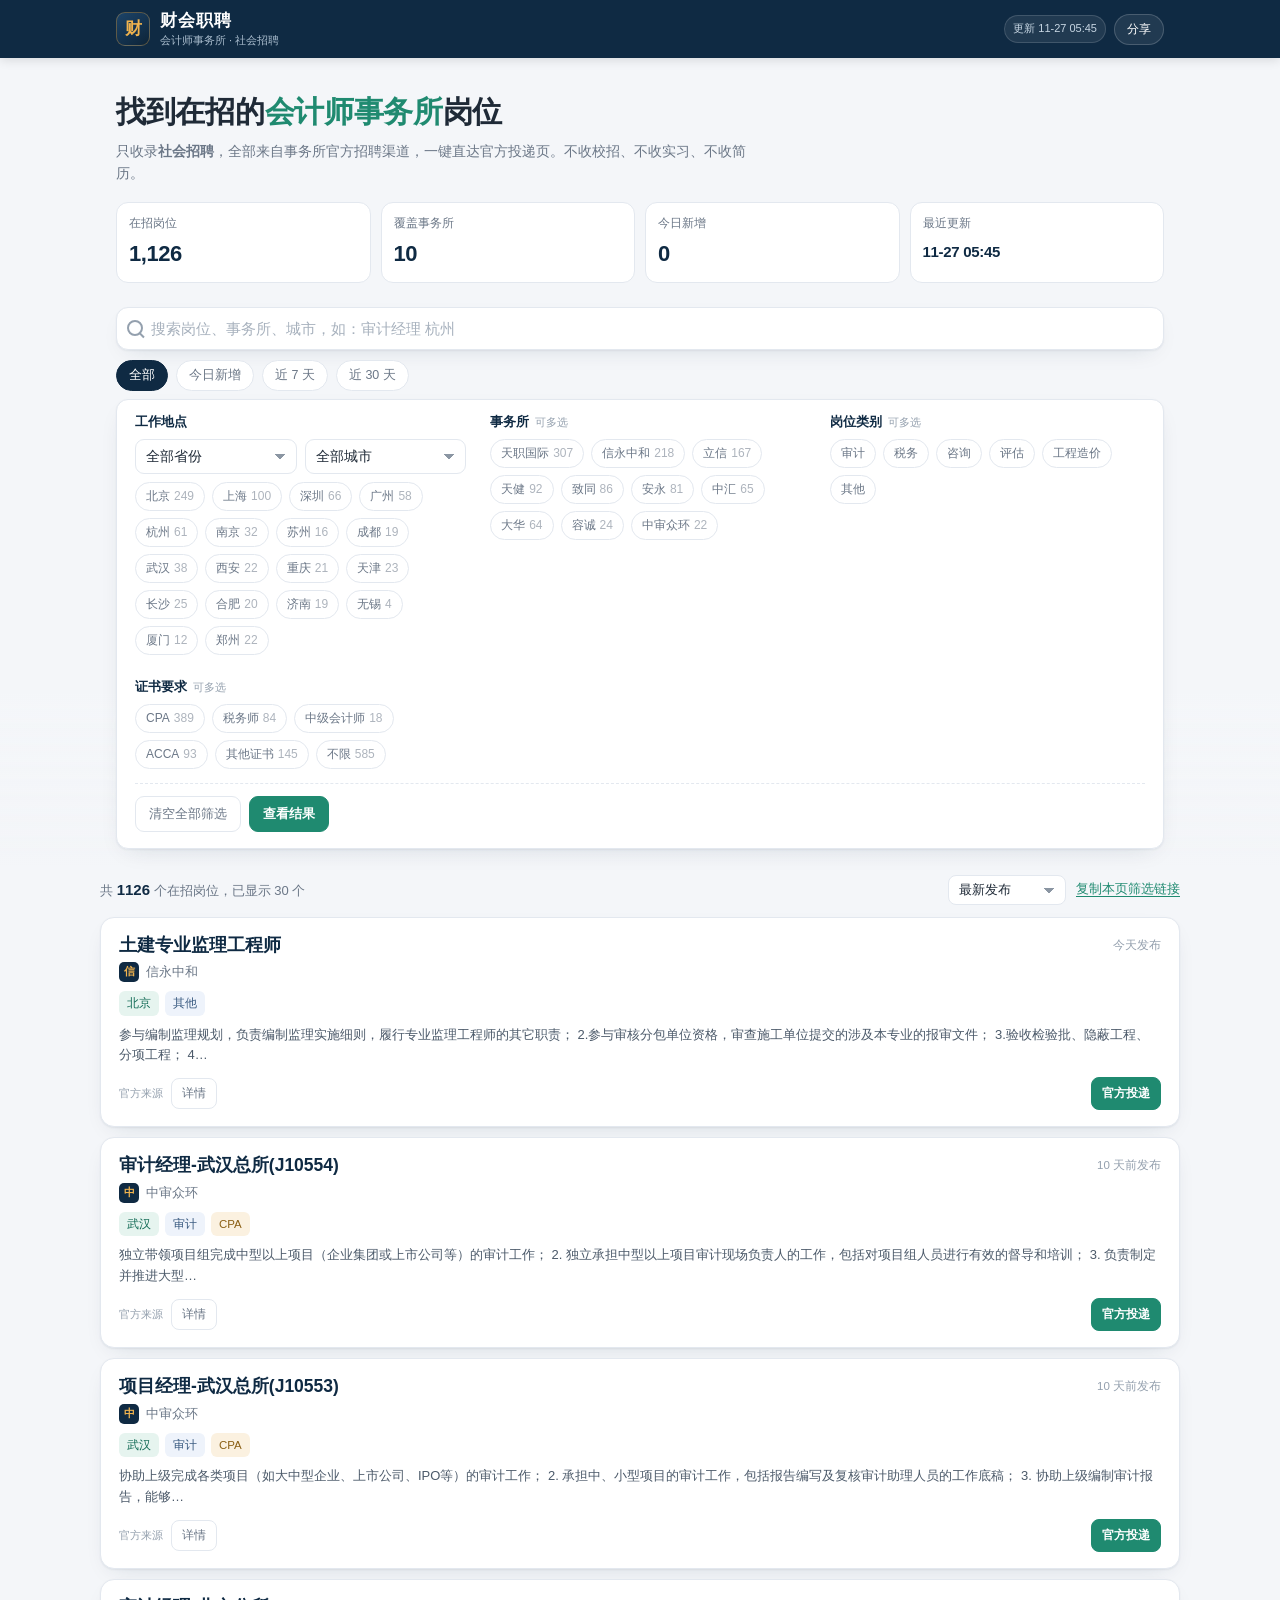
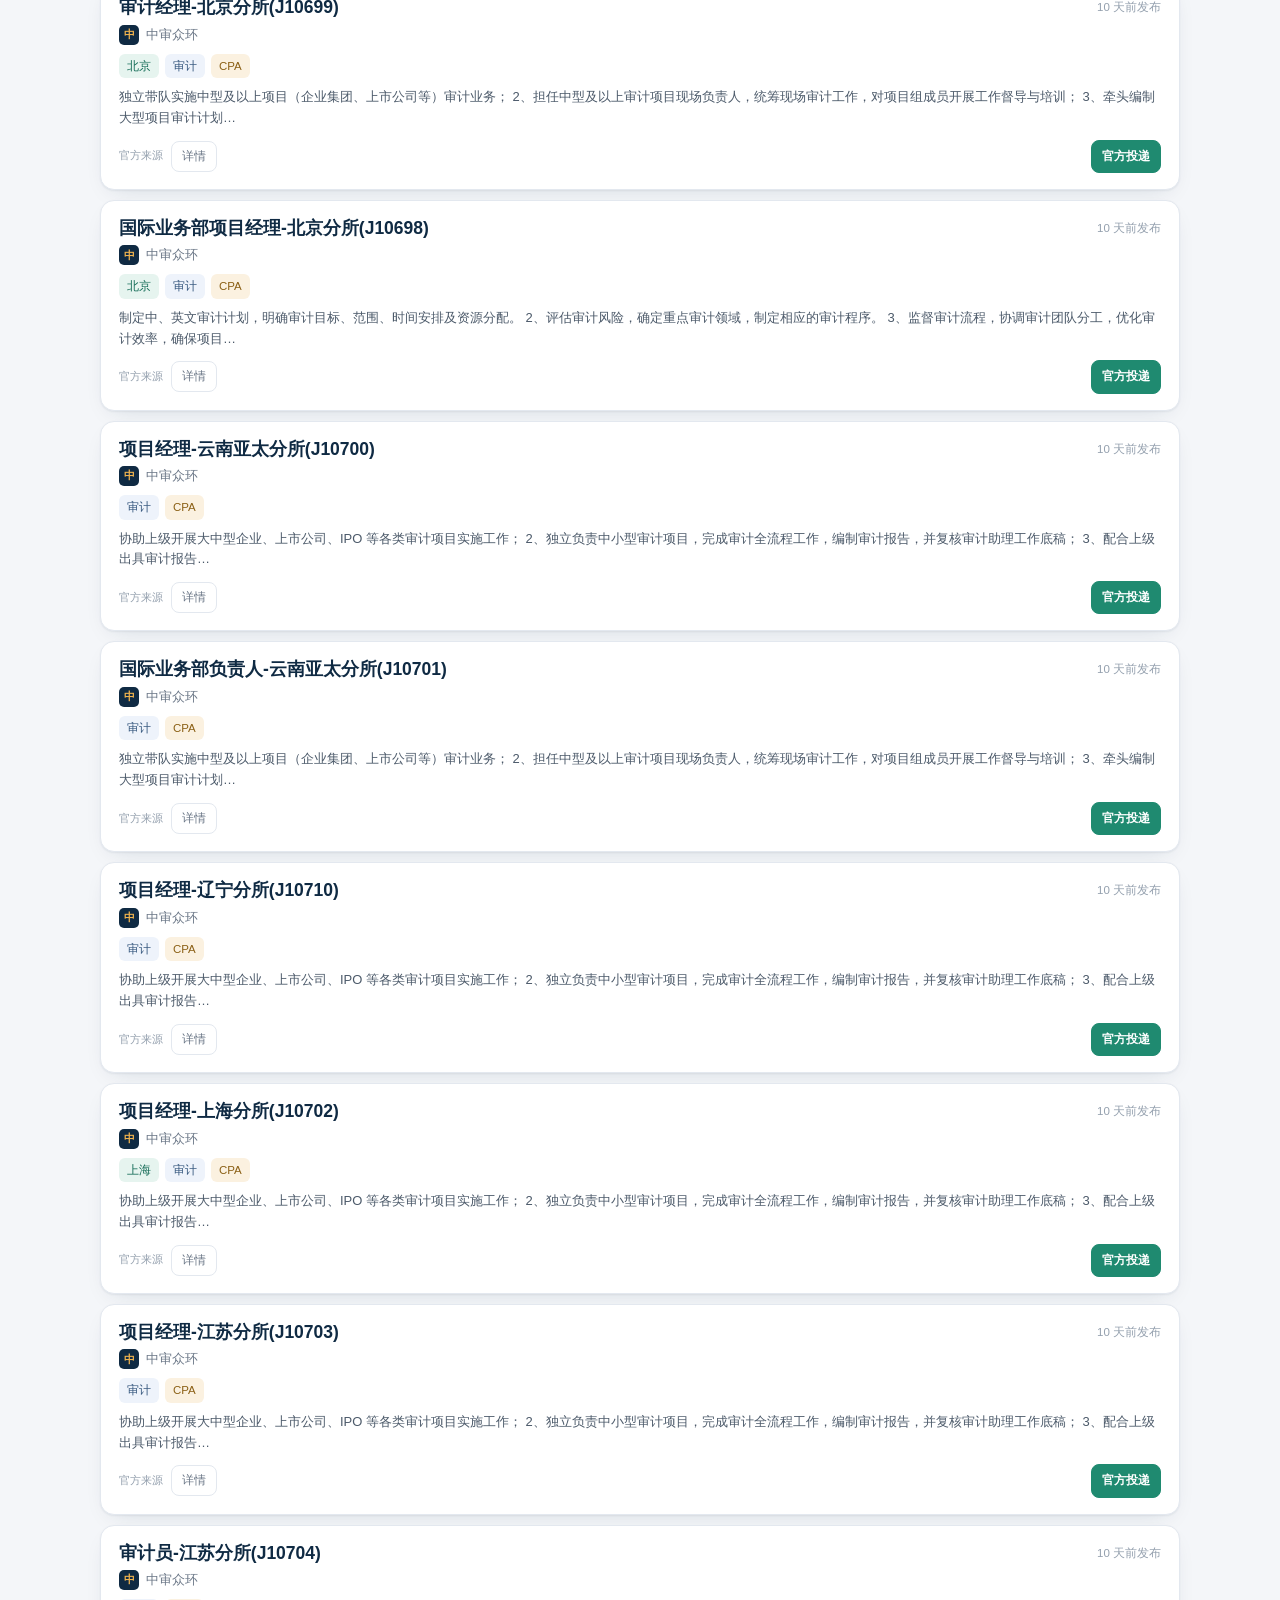
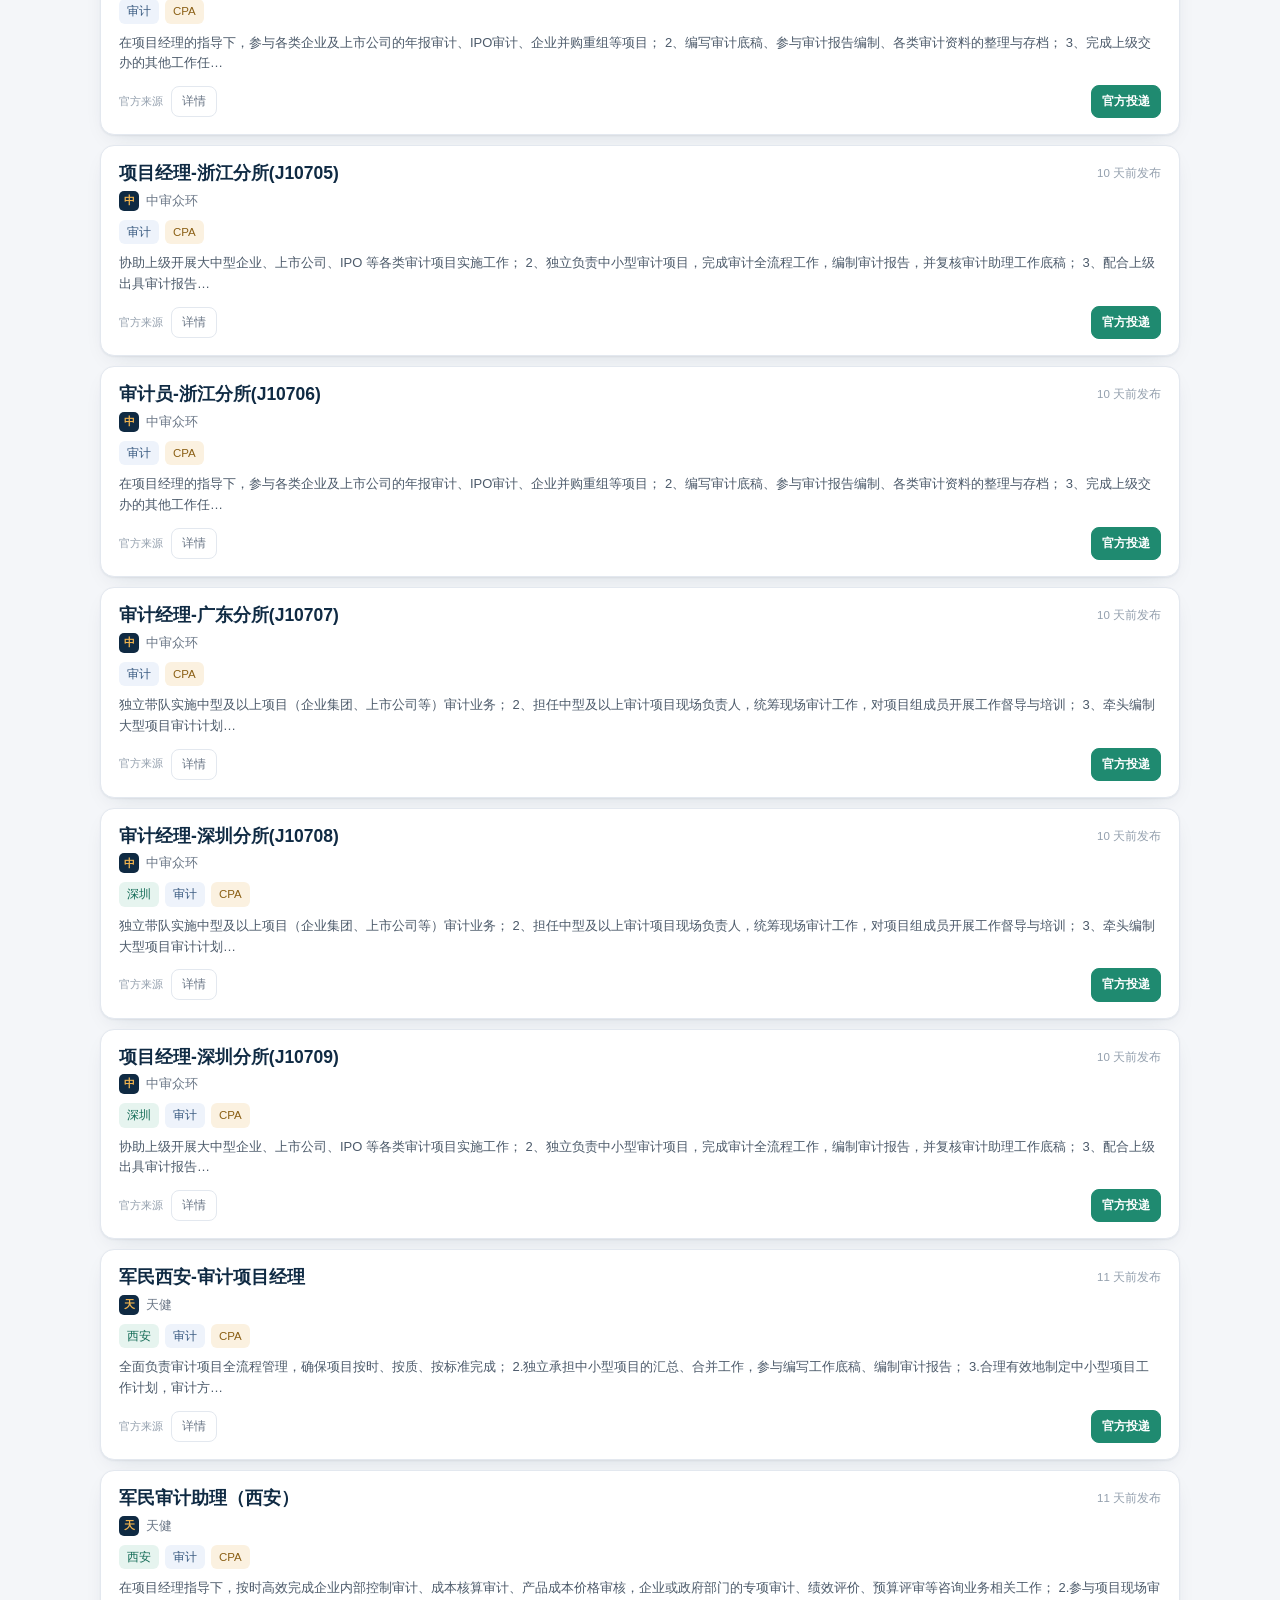
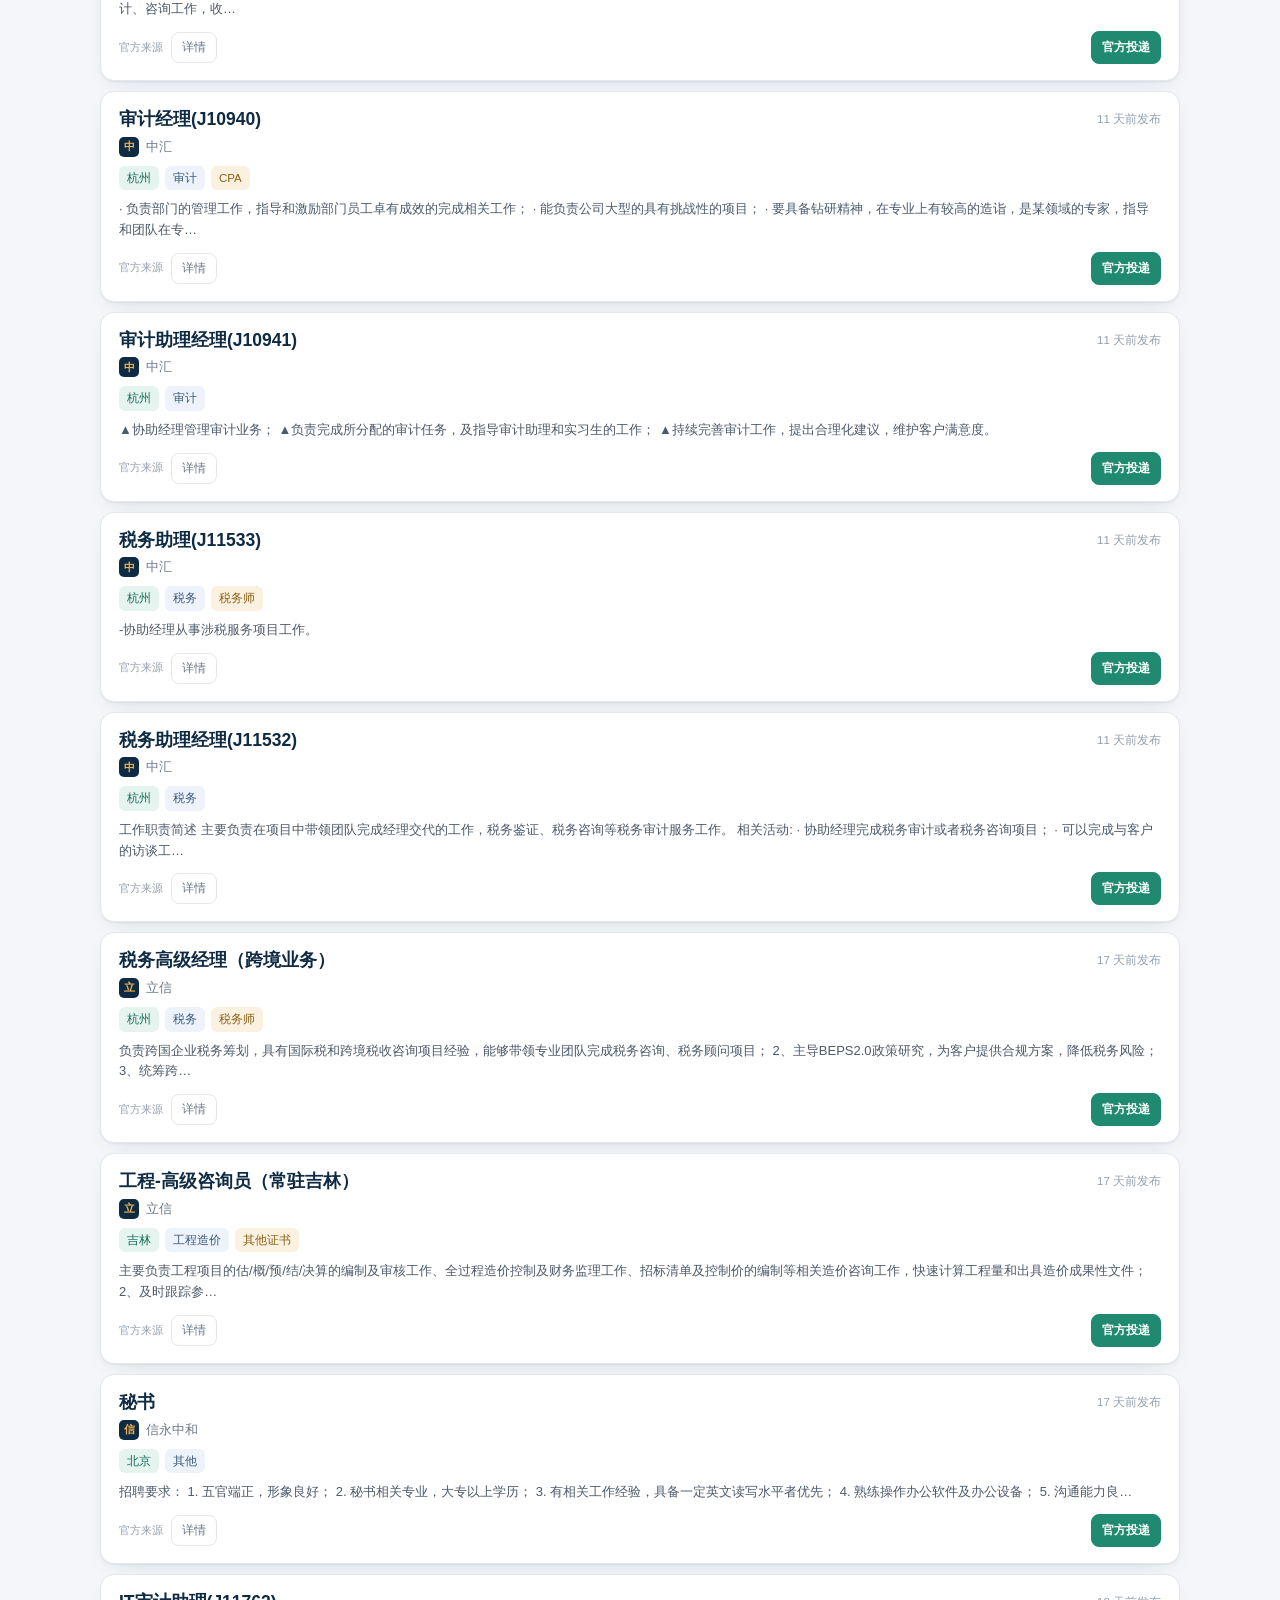
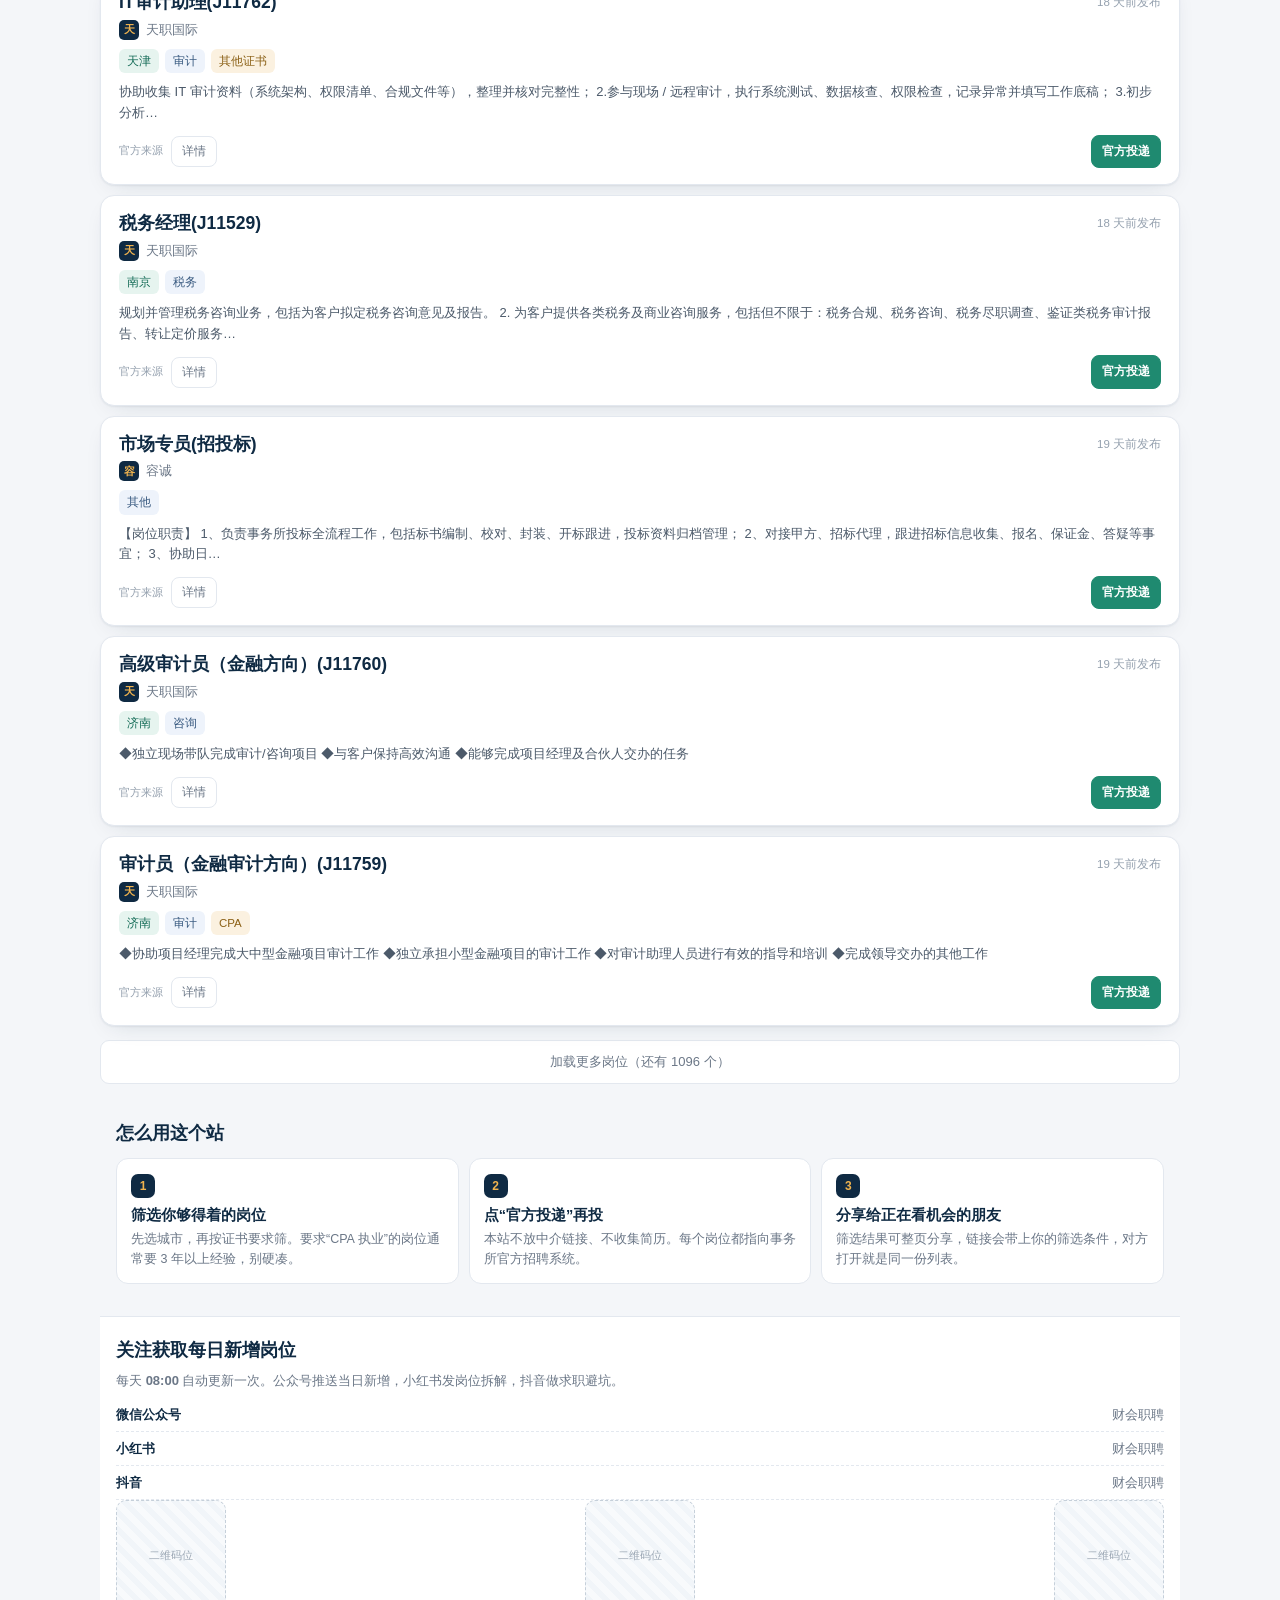
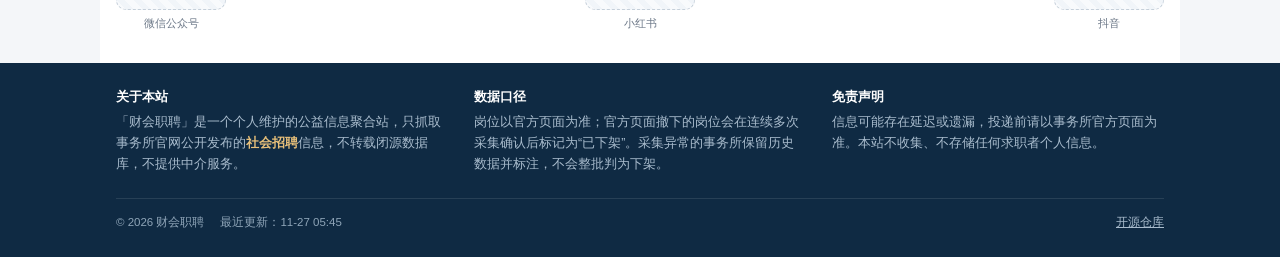
==== index.html @ a1153598 "feat: 财会职聘 V1.0（静态站点 + 采集程序 + 每日自动更新）" ====
<!DOCTYPE html>
<html lang="zh-CN">
<head>
<meta charset="UTF-8">
<meta name="viewport" content="width=device-width, initial-scale=1, viewport-fit=cover">
<meta name="theme-color" content="#12304f">
<title>财会职聘 · 会计师事务所社会招聘聚合</title>
<meta name="description" content="财会职聘：聚合天健、立信、容诚、信永中和、天职国际、致同、大华、中汇、中审众环、安永等会计师事务所官方社会招聘岗位，支持城市、事务所、岗位类别、证书要求组合筛选。">
<meta property="og:title" content="财会职聘 · 会计师事务所社会招聘聚合">
<meta property="og:description" content="只收社会招聘，官方投递链接直达。支持全国城市筛选、事务所筛选、CPA/税务师/中级/ACCA 证书筛选。">
<meta property="og:type" content="website">
<link rel="icon" href="data:image/svg+xml,%3Csvg xmlns='http://www.w3.org/2000/svg' viewBox='0 0 32 32'%3E%3Crect width='32' height='32' rx='8' fill='%2312304f'/%3E%3Ctext x='16' y='23' font-size='18' font-family='sans-serif' fill='%23f0b34e' text-anchor='middle'%3E财%3C/text%3E%3C/svg%3E">
<link rel="stylesheet" href="assets/css/style.css">
</head>
<body>

<header class="site-header">
  <div class="wrap header-inner">
    <a class="brand" href="index.html" aria-label="财会职聘首页">
      <span class="brand-mark">财</span>
      <span class="brand-text">
        <strong>财会职聘</strong>
        <small>会计师事务所 · 社会招聘</small>
      </span>
    </a>
    <div class="header-actions">
      <span class="update-chip" id="headerUpdate">数据加载中…</span>
      <button class="icon-btn" type="button" id="shareTop" title="分享本站">分享</button>
    </div>
  </div>
</header>

<div class="notice-bar" id="healthBar" hidden></div>

<main>
  <section class="hero wrap">
    <h1>找到在招的<span>会计师事务所</span>岗位</h1>
    <p class="hero-sub">只收录<strong>社会招聘</strong>，全部来自事务所官方招聘渠道，一键直达官方投递页。不收校招、不收实习、不收简历。</p>

    <dl class="stats" id="stats">
      <div class="stat"><dt>在招岗位</dt><dd data-k="activeJobs">–</dd></div>
      <div class="stat"><dt>覆盖事务所</dt><dd data-k="firms">–</dd></div>
      <div class="stat"><dt>今日新增</dt><dd data-k="today">–</dd></div>
      <div class="stat"><dt>最近更新</dt><dd data-k="updated" class="stat-date">–</dd></div>
    </dl>
  </section>

  <section class="search-zone">
    <div class="wrap">
      <div class="search-box">
        <span class="search-icon" aria-hidden="true"></span>
        <input id="kw" type="search" placeholder="搜索岗位、事务所、城市，如：审计经理 杭州" autocomplete="off" enterkeyhint="search" aria-label="关键词搜索">
        <button class="clear-btn" type="button" id="clearKw" hidden aria-label="清空关键词">×</button>
      </div>

      <div class="quick-row" id="timeRow" role="group" aria-label="发布时间筛选">
        <button class="chip on" data-time="all" type="button">全部</button>
        <button class="chip" data-time="today" type="button">今日新增</button>
        <button class="chip" data-time="7" type="button">近 7 天</button>
        <button class="chip" data-time="30" type="button">近 30 天</button>
      </div>

      <button class="filter-toggle" type="button" id="filterToggle" aria-expanded="false" aria-controls="filterPanel">
        <span>筛选条件</span>
        <span class="filter-badge" id="filterCount" hidden>0</span>
        <span class="caret" aria-hidden="true"></span>
      </button>

      <div class="filter-panel" id="filterPanel">
        <div class="filter-group">
          <h3>工作地点</h3>
          <div class="select-row">
            <label class="sr-only" for="province">省份</label>
            <select id="province"><option value="">全部省份</option></select>
            <label class="sr-only" for="city">城市</label>
            <select id="city"><option value="">全部城市</option></select>
          </div>
          <div class="chip-wrap" id="hotCities"></div>
        </div>

        <div class="filter-group">
          <h3>事务所 <span class="hint">可多选</span></h3>
          <div class="chip-wrap" id="firmChips"></div>
        </div>

        <div class="filter-group">
          <h3>岗位类别 <span class="hint">可多选</span></h3>
          <div class="chip-wrap" id="catChips"></div>
        </div>

        <div class="filter-group">
          <h3>证书要求 <span class="hint">可多选</span></h3>
          <div class="chip-wrap" id="certChips"></div>
        </div>

        <div class="filter-ops">
          <button class="btn ghost" type="button" id="resetFilters">清空全部筛选</button>
          <button class="btn primary" type="button" id="applyFilters">查看结果</button>
        </div>
      </div>

      <div class="active-filters" id="activeFilters" hidden></div>
    </div>
  </section>

  <section class="results wrap" id="resultsSection">
    <div class="results-head">
      <p class="result-count" id="resultCount">正在读取岗位数据…</p>
      <div class="results-tools">
        <label class="sr-only" for="sort">排序</label>
        <select id="sort">
          <option value="new">最新发布</option>
          <option value="firm">按事务所</option>
          <option value="city">按城市</option>
        </select>
        <button class="link-btn" type="button" id="shareFilter">复制本页筛选链接</button>
      </div>
    </div>

    <div id="list" class="job-list" aria-live="polite"></div>
    <div id="empty" class="empty" hidden>
      <div class="empty-icon">🔍</div>
      <p>没有符合条件的岗位</p>
      <p class="empty-sub">试试减少筛选条件，或清空关键词后重新查看</p>
      <button class="btn ghost" type="button" id="emptyReset">清空筛选</button>
    </div>
    <button class="btn ghost more-btn" type="button" id="loadMore" hidden>加载更多岗位</button>
  </section>

  <section class="guide wrap">
    <h2>怎么用这个站</h2>
    <div class="guide-grid">
      <div class="guide-card"><span>1</span><h3>筛选你够得着的岗位</h3><p>先选城市，再按证书要求筛。要求“CPA 执业”的岗位通常要 3 年以上经验，别硬凑。</p></div>
      <div class="guide-card"><span>2</span><h3>点“官方投递”再投</h3><p>本站不放中介链接、不收集简历。每个岗位都指向事务所官方招聘系统。</p></div>
      <div class="guide-card"><span>3</span><h3>分享给正在看机会的朋友</h3><p>筛选结果可整页分享，链接会带上你的筛选条件，对方打开就是同一份列表。</p></div>
    </div>
  </section>

  <section class="follow wrap">
    <div class="follow-text">
      <h2>关注获取每日新增岗位</h2>
      <p>每天 <strong>08:00</strong> 自动更新一次。公众号推送当日新增，小红书发岗位拆解，抖音做求职避坑。</p>
      <ul class="follow-list">
        <li><strong>微信公众号</strong><span id="wechatName">财会职聘</span></li>
        <li><strong>小红书</strong><span id="xhsName">财会职聘</span></li>
        <li><strong>抖音</strong><span id="douyinName">财会职聘</span></li>
      </ul>
    </div>
    <div class="qr-row">
      <figure class="qr"><div class="qr-ph" data-label="公众号二维码">二维码位</div><figcaption>微信公众号</figcaption></figure>
      <figure class="qr"><div class="qr-ph" data-label="小红书二维码">二维码位</div><figcaption>小红书</figcaption></figure>
      <figure class="qr"><div class="qr-ph" data-label="抖音二维码">二维码位</div><figcaption>抖音</figcaption></figure>
    </div>
  </section>
</main>

<footer class="site-footer">
  <div class="wrap">
    <div class="footer-grid">
      <div>
        <h3>关于本站</h3>
        <p>「财会职聘」是一个个人维护的公益信息聚合站，只抓取事务所官网公开发布的<strong>社会招聘</strong>信息，不转载闭源数据库，不提供中介服务。</p>
      </div>
      <div>
        <h3>数据口径</h3>
        <p>岗位以官方页面为准；官方页面撤下的岗位会在连续多次采集确认后标记为“已下架”。采集异常的事务所保留历史数据并标注，不会整批判为下架。</p>
      </div>
      <div>
        <h3>免责声明</h3>
        <p>信息可能存在延迟或遗漏，投递前请以事务所官方页面为准。本站不收集、不存储任何求职者个人信息。</p>
      </div>
    </div>
    <div class="footer-bottom">
      <span>© <span id="year">2026</span> 财会职聘</span>
      <span id="footerUpdate">最近更新：–</span>
      <a href="https://github.com/" id="repoLink" rel="noopener" target="_blank">开源仓库</a>
    </div>
  </div>
</footer>

<div class="sheet-mask" id="sheetMask" hidden>
  <div class="sheet" role="dialog" aria-modal="true" aria-labelledby="sheetTitle">
    <div class="sheet-grab"></div>
    <div class="sheet-head">
      <div>
        <p class="sheet-firm" id="sheetFirm"></p>
        <h2 id="sheetTitle"></h2>
      </div>
      <button class="icon-btn close" type="button" id="sheetClose" aria-label="关闭">×</button>
    </div>
    <div class="sheet-meta" id="sheetMeta"></div>
    <div class="sheet-body" id="sheetBody"></div>
    <div class="sheet-foot">
      <button class="btn ghost" type="button" id="sheetShare">分享岗位</button>
      <a class="btn primary" id="sheetApply" href="#" target="_blank" rel="noopener">去官方页面投递</a>
    </div>
  </div>
</div>

<div class="toast" id="toast" role="status" aria-live="polite" hidden></div>

<script src="assets/js/app.js"></script>
</body>
</html>
---- assets/css/style.css ----
/* 财会职聘 — 轻量静态样式（移动优先） */
:root{
  --ink:#0f2a43; --ink-2:#183b5b; --accent:#1f8a70; --accent-soft:#e6f4ef;
  --gold:#e0a33e; --bg:#f4f6f9; --card:#fff; --line:#e3e8ef;
  --text:#1f2a37; --muted:#6b7787; --muted-2:#94a0ae;
  --radius:14px; --shadow:0 1px 2px rgba(15,42,67,.06),0 8px 24px -12px rgba(15,42,67,.18);
}
*{box-sizing:border-box}
html{-webkit-text-size-adjust:100%;scroll-behavior:smooth}
body{margin:0;background:var(--bg);color:var(--text);font-size:15px;line-height:1.6;
  font-family:-apple-system,BlinkMacSystemFont,"Segoe UI","PingFang SC","Hiragino Sans GB","Microsoft YaHei",sans-serif}
img{max-width:100%} a{color:inherit;text-decoration:none}
h1,h2,h3{margin:0;line-height:1.3} button{font-family:inherit}
.sr-only{position:absolute;width:1px;height:1px;padding:0;margin:-1px;overflow:hidden;clip:rect(0 0 0 0);white-space:nowrap;border:0}
.wrap{width:100%;max-width:1080px;margin:0 auto;padding:0 16px}

/* 头部 */
.site-header{position:sticky;top:0;z-index:30;background:var(--ink);color:#fff;box-shadow:0 2px 10px rgba(0,0,0,.12)}
.header-inner{display:flex;align-items:center;justify-content:space-between;gap:10px;min-height:58px;padding-top:8px;padding-bottom:8px}
.brand{display:flex;align-items:center;gap:10px;min-width:0}
.brand-mark{width:34px;height:34px;flex:0 0 34px;border-radius:9px;background:linear-gradient(145deg,#1c4368,#0d2438);border:1px solid rgba(240,179,78,.35);display:grid;place-items:center;color:#f0b34e;font-weight:700;font-size:17px}
.brand-text{display:flex;flex-direction:column;line-height:1.15}
.brand-text strong{font-size:17px;letter-spacing:.06em}
.brand-text small{font-size:11px;color:#a9bccd;margin-top:3px}
.header-actions{display:flex;align-items:center;gap:8px;flex:0 0 auto}
.update-chip{font-size:11px;color:#c7d6e3;background:rgba(255,255,255,.08);border:1px solid rgba(255,255,255,.14);padding:4px 8px;border-radius:999px;white-space:nowrap}
.icon-btn{border:1px solid rgba(255,255,255,.18);background:rgba(255,255,255,.08);color:#fff;border-radius:999px;padding:6px 12px;font-size:12px;cursor:pointer}
.icon-btn:hover{background:rgba(255,255,255,.16)}

/* 异常提示 */
.notice-bar{background:#fff6e5;color:#7a5312;border-bottom:1px solid #f0dfbd;font-size:12.5px;padding:9px 0}
.notice-bar .wrap{display:flex;gap:8px;align-items:flex-start}
.notice-bar b{font-weight:600}

/* Hero */
.hero{padding:26px 16px 8px}
.hero h1{font-size:24px;letter-spacing:-.01em}
.hero h1 span{color:var(--accent);white-space:nowrap}
.hero-sub{margin:10px 0 0;color:var(--muted);font-size:13.5px;max-width:640px}
.stats{display:grid;grid-template-columns:repeat(2,1fr);gap:10px;margin:18px 0 4px;padding:0}
.stat{background:var(--card);border:1px solid var(--line);border-radius:12px;padding:11px 12px}
.stat dt{font-size:11.5px;color:var(--muted)}
.stat dd{margin:3px 0 0;font-size:22px;font-weight:700;color:var(--ink);font-variant-numeric:tabular-nums;letter-spacing:-.02em}
.stat dd.stat-date{font-size:15px;font-weight:600;padding-top:4px}

/* 搜索 */
.search-zone{position:sticky;top:58px;z-index:20;background:linear-gradient(#f4f6f9 70%,rgba(244,246,249,0));padding:12px 0 6px}
.search-box{display:flex;align-items:center;gap:8px;background:#fff;border:1.5px solid var(--line);border-radius:12px;padding:0 10px;box-shadow:var(--shadow);transition:border-color .15s}
.search-box:focus-within{border-color:var(--accent)}
.search-icon{width:16px;height:16px;flex:0 0 16px;border:2px solid var(--muted-2);border-radius:50%;position:relative}
.search-icon::after{content:"";position:absolute;width:7px;height:2px;background:var(--muted-2);right:-4px;bottom:-2px;transform:rotate(45deg)}
#kw{flex:1;border:0;outline:0;background:transparent;font-size:15px;padding:12px 0;color:var(--text);min-width:0}
#kw::placeholder{color:#a7b1bd}
.clear-btn{border:0;background:#eef1f5;color:var(--muted);width:22px;height:22px;border-radius:50%;font-size:15px;line-height:1;cursor:pointer}
.quick-row{display:flex;gap:8px;overflow-x:auto;padding:10px 0 2px;scrollbar-width:none}
.quick-row::-webkit-scrollbar{display:none}
.chip{flex:0 0 auto;border:1px solid var(--line);background:#fff;color:var(--muted);border-radius:999px;padding:6px 12px;font-size:12.5px;cursor:pointer;white-space:nowrap;transition:.15s}
.chip:hover{border-color:#c9d4de;color:var(--text)}
.chip.on{background:var(--ink);border-color:var(--ink);color:#fff}

.filter-toggle{display:flex;align-items:center;gap:8px;width:100%;margin:8px 0 0;background:#fff;border:1px solid var(--line);border-radius:10px;padding:9px 12px;font-size:13.5px;color:var(--ink);cursor:pointer}
.filter-toggle .caret{margin-left:auto;width:0;height:0;border-left:5px solid transparent;border-right:5px solid transparent;border-top:6px solid var(--muted);transition:transform .2s}
.filter-toggle[aria-expanded="true"] .caret{transform:rotate(180deg)}
.filter-badge{background:var(--accent);color:#fff;border-radius:999px;padding:1px 7px;font-size:11px;font-weight:600}

.filter-panel{display:none;background:#fff;border:1px solid var(--line);border-radius:12px;margin-top:8px;padding:4px 14px 14px;box-shadow:var(--shadow)}
.filter-panel.open{display:block}
.filter-group{padding:12px 0;border-bottom:1px dashed var(--line)}
.filter-group:last-of-type{border-bottom:0}
.filter-group h3{font-size:13px;color:var(--ink);margin-bottom:8px;display:flex;align-items:center;gap:6px}
.filter-group .hint{font-weight:400;font-size:11px;color:var(--muted-2)}
.select-row{display:grid;grid-template-columns:1fr 1fr;gap:8px;margin-bottom:8px}
select{border:1px solid var(--line);border-radius:9px;background:#fff;color:var(--text);padding:9px 10px;font-size:13.5px;width:100%;appearance:none;
  background-image:linear-gradient(45deg,transparent 49%,#8b96a3 50%),linear-gradient(-45deg,transparent 49%,#8b96a3 50%);
  background-position:calc(100% - 16px) 52%,calc(100% - 11px) 52%;background-size:5px 5px,5px 5px;background-repeat:no-repeat;padding-right:28px}
.chip-wrap{display:flex;flex-wrap:wrap;gap:7px}
.chip.sm{padding:5px 10px;font-size:12px}
.filter-ops{display:flex;gap:8px;padding-top:14px}

.active-filters{display:flex;flex-wrap:wrap;gap:6px;padding:8px 0 2px}
.pill{display:inline-flex;align-items:center;gap:6px;background:#eaf1f7;color:var(--ink-2);border-radius:999px;padding:5px 10px;font-size:12px}
.pill button{border:0;background:transparent;color:var(--muted);cursor:pointer;font-size:14px;line-height:1;padding:0}

/* 结果 */
.results{padding:10px 0 8px}
.results-head{display:flex;flex-direction:column;gap:8px;margin-bottom:12px}
.result-count{margin:0;font-size:13px;color:var(--muted)}
.result-count b{color:var(--ink);font-size:15px}
.results-tools{display:flex;align-items:center;gap:10px}
.results-tools select{width:auto;min-width:118px;padding:7px 28px 7px 10px;font-size:12.5px;border-radius:8px}
.link-btn{border:0;background:transparent;color:var(--accent);font-size:12.5px;cursor:pointer;padding:4px 0;text-decoration:underline;text-underline-offset:3px;white-space:nowrap}

.job-list{display:flex;flex-direction:column;gap:10px}
.job-card{background:var(--card);border:1px solid var(--line);border-radius:var(--radius);padding:14px;box-shadow:var(--shadow);display:flex;flex-direction:column;gap:9px;position:relative}
.job-card:hover{box-shadow:0 10px 28px -14px rgba(15,42,67,.28)}
.job-top{display:flex;justify-content:space-between;align-items:flex-start;gap:10px}
.job-title{font-size:16.5px;font-weight:650;color:var(--ink);line-height:1.35;margin:0}
.job-title .new-dot{display:inline-block;margin-left:6px;background:var(--gold);color:#fff;font-size:10px;font-weight:600;border-radius:4px;padding:1px 5px}
.job-firm{display:flex;align-items:center;gap:7px;margin-top:5px;font-size:12.5px;color:var(--muted)}
.firm-logo{width:20px;height:20px;border-radius:5px;background:var(--ink);color:#f0b34e;font-size:11px;display:grid;place-items:center;flex:0 0 20px;font-weight:600}
.job-date{font-size:11.5px;color:var(--muted-2);white-space:nowrap;padding-top:2px}
.job-meta{display:flex;flex-wrap:wrap;gap:6px}
.tag{font-size:11.5px;padding:3px 8px;border-radius:6px;background:#f1f4f8;color:#5b6878;white-space:nowrap}
.tag.city{background:var(--accent-soft);color:#136b56}
.tag.cat{background:#eef3fb;color:#395a80}
.tag.cert{background:#fbf1e0;color:#8a5f14}
.job-req{font-size:13px;color:#4c5a6a;display:-webkit-box;-webkit-line-clamp:2;-webkit-box-orient:vertical;overflow:hidden;margin:0}
.job-actions{display:flex;align-items:center;gap:8px;margin-top:2px}
.btn{border:1px solid var(--line);background:#fff;color:var(--ink);border-radius:9px;padding:8px 13px;font-size:13px;cursor:pointer;display:inline-flex;align-items:center;justify-content:center;gap:6px;white-space:nowrap;transition:.15s}
.btn:hover{border-color:#c8d3dd}
.btn.primary{background:var(--accent);border-color:var(--accent);color:#fff;font-weight:600}
.btn.primary:hover{background:#177560}
.btn.ghost{background:#fff;color:var(--muted)}
.btn.sm{padding:6px 10px;font-size:12px;border-radius:8px}
.job-actions .btn.primary{margin-left:auto}
.src-note{font-size:11px;color:var(--muted-2)}
.more-btn{width:100%;margin:14px 0 4px;padding:12px}

.empty{text-align:center;padding:44px 16px;color:var(--muted)}
.empty-icon{font-size:28px;opacity:.5}
.empty p{margin:8px 0 0;font-size:15px;color:var(--ink)}
.empty-sub{font-size:12.5px;color:var(--muted)}
.empty .btn{margin-top:14px}

/* 指南 */
.guide{padding:26px 16px 6px}
.guide h2{font-size:18px;color:var(--ink);margin-bottom:12px}
.guide-grid{display:grid;gap:10px}
.guide-card{background:#fff;border:1px solid var(--line);border-radius:12px;padding:14px}
.guide-card span{display:inline-grid;place-items:center;width:24px;height:24px;border-radius:7px;background:var(--ink);color:#f0b34e;font-size:12px;font-weight:700}
.guide-card h3{font-size:14.5px;margin:8px 0 4px;color:var(--ink)}
.guide-card p{margin:0;font-size:12.5px;color:var(--muted)}

/* 关注 */
.follow{margin-top:26px;padding:22px 16px 30px;background:#fff;border-top:1px solid var(--line)}
.follow .wrap{display:flex;flex-direction:column;gap:16px}
.follow h2{font-size:18px;color:var(--ink)}
.follow p{font-size:13px;color:var(--muted);margin:8px 0 0}
.follow-list{list-style:none;padding:0;margin:14px 0 0;display:flex;flex-direction:column;gap:7px}
.follow-list li{display:flex;justify-content:space-between;border-bottom:1px dashed var(--line);padding-bottom:6px;font-size:12.5px}
.follow-list strong{color:var(--ink);font-weight:600}
.follow-list span{color:var(--muted)}
.qr-row{display:flex;gap:12px;justify-content:space-between}
.qr{margin:0;text-align:center;flex:1;max-width:110px}
.qr-ph{aspect-ratio:1;border:1px dashed #c6d0da;border-radius:10px;background:repeating-linear-gradient(45deg,#f8fafc,#f8fafc 6px,#f1f5f9 6px,#f1f5f9 12px);display:grid;place-items:center;font-size:10.5px;color:#9aa6b3;line-height:1.4;padding:6px}
.qr figcaption{font-size:11px;color:var(--muted);margin-top:5px}

/* 页脚 */
.site-footer{background:var(--ink);color:#c9d6e2;padding:26px 0 84px;font-size:12.5px}
.footer-grid{display:grid;gap:18px}
.footer-grid h3{font-size:13px;color:#fff;margin-bottom:6px;font-weight:600}
.footer-grid p{margin:0;color:#a9bccd;line-height:1.7}
.footer-grid strong{color:#e8c07a;font-weight:600}
.footer-bottom{display:flex;flex-wrap:wrap;gap:8px 16px;align-items:center;margin-top:22px;padding-top:14px;border-top:1px solid rgba(255,255,255,.1);color:#8fa5b8;font-size:11.5px}
.footer-bottom a{margin-left:auto;color:#a9bccd;text-decoration:underline}

/* 详情弹层 */
.sheet-mask{position:fixed;inset:0;background:rgba(9,22,35,.55);z-index:60;display:flex;align-items:flex-end;justify-content:center}
.sheet-mask[hidden]{display:none}
.sheet{background:#fff;width:100%;max-width:720px;max-height:88vh;border-radius:16px 16px 0 0;display:flex;flex-direction:column;box-shadow:0 -8px 40px rgba(0,0,0,.25)}
.sheet-grab{width:38px;height:4px;background:#d7dee6;border-radius:99px;margin:8px auto 0}
.sheet-head{display:flex;align-items:flex-start;gap:12px;padding:12px 18px 8px;border-bottom:1px solid var(--line)}
.sheet-firm{margin:0 0 3px;font-size:11.5px;color:var(--accent);font-weight:600}
.sheet-head h2{font-size:18px;color:var(--ink);margin:0}
.icon-btn.close{margin-left:auto;background:#f1f4f8;border:1px solid var(--line);color:var(--muted);width:30px;height:30px;border-radius:50%;font-size:18px;line-height:1;padding:0}
.sheet-meta{display:flex;flex-wrap:wrap;gap:6px;padding:12px 18px 0}
.sheet-body{padding:12px 18px 18px;overflow:auto;font-size:13.5px;line-height:1.75;color:#39485a}
.sheet-body h3{font-size:13px;color:var(--ink);margin:14px 0 5px;padding-left:8px;border-left:3px solid var(--accent)}
.sheet-body h3:first-child{margin-top:0}
.sheet-body p{margin:0 0 6px;white-space:pre-wrap}
.sheet-body .src{font-size:11.5px;color:var(--muted-2);margin-top:14px;border-top:1px dashed var(--line);padding-top:10px}
.sheet-foot{display:flex;gap:8px;padding:12px 18px calc(14px + env(safe-area-inset-bottom));border-top:1px solid var(--line)}
.sheet-foot .btn{flex:1}

.toast{position:fixed;left:50%;bottom:24px;transform:translateX(-50%);background:rgba(15,42,67,.94);color:#fff;padding:9px 16px;border-radius:999px;font-size:12.5px;z-index:80;box-shadow:0 8px 24px rgba(0,0,0,.2);max-width:calc(100% - 32px);text-align:center}
.toast[hidden]{display:none}

@media (min-width:640px){
  .hero h1{font-size:30px}
  .stats{grid-template-columns:repeat(4,1fr)}
  .results-head{flex-direction:row;align-items:center;justify-content:space-between}
  .guide-grid{grid-template-columns:repeat(3,1fr)}
  .follow .wrap{flex-direction:row;align-items:flex-start;justify-content:space-between}
  .qr-row{min-width:340px}
  .job-card{padding:16px 18px}
  .job-title{font-size:17.5px}
  .footer-grid{grid-template-columns:repeat(3,1fr);gap:26px}
  .site-footer{padding-bottom:26px}
  .sheet{border-radius:16px;margin-bottom:6vh}
  .sheet-mask{align-items:center}
  .filter-toggle{display:none}
  .filter-panel{display:block !important;margin-top:6px}
}
@media (min-width:980px){
  .hero{padding-top:34px}
  .filter-panel{display:grid !important;grid-template-columns:1.05fr 1fr 1fr;gap:0 24px;padding:2px 18px 16px}
  .filter-group{border-bottom:0;padding:12px 0}
  .filter-ops{grid-column:1/-1;border-top:1px dashed var(--line);margin-top:2px;padding-top:12px}
}
@media (prefers-reduced-motion:reduce){*{animation:none !important;transition:none !important}}
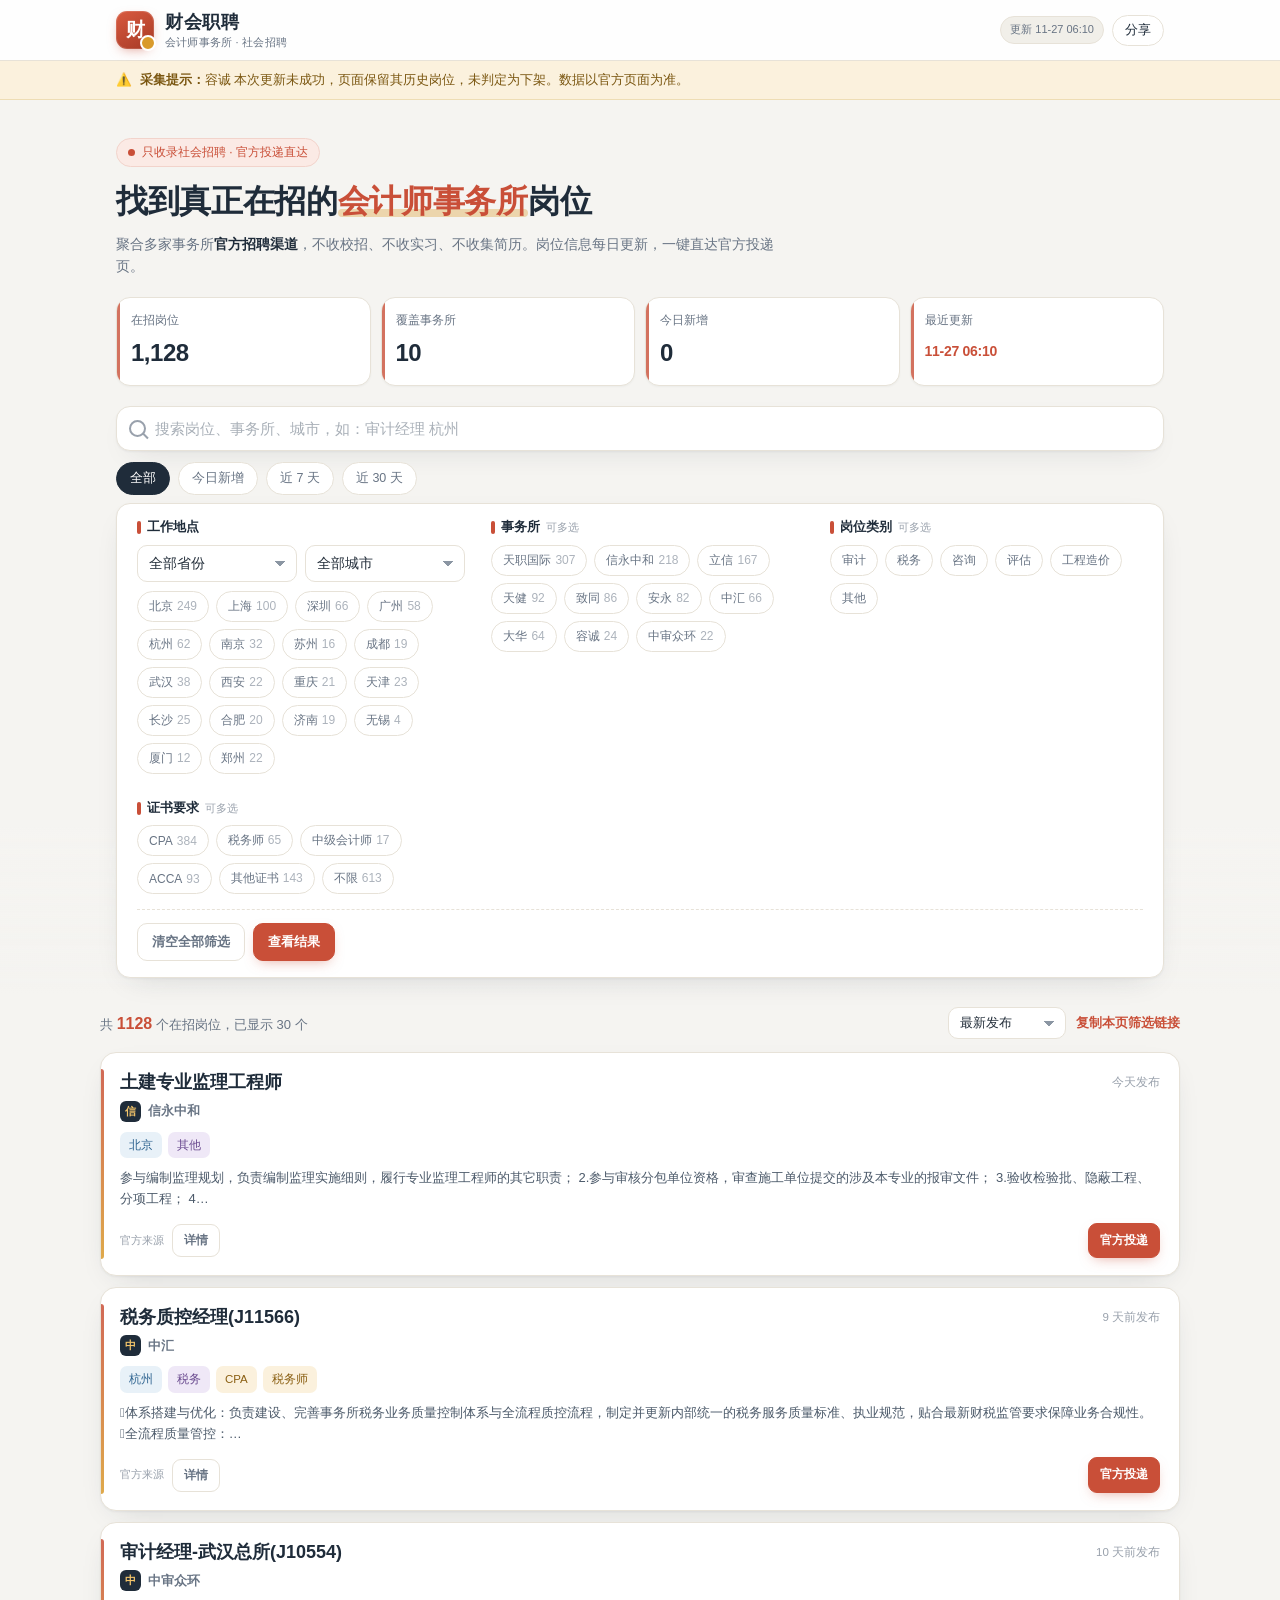
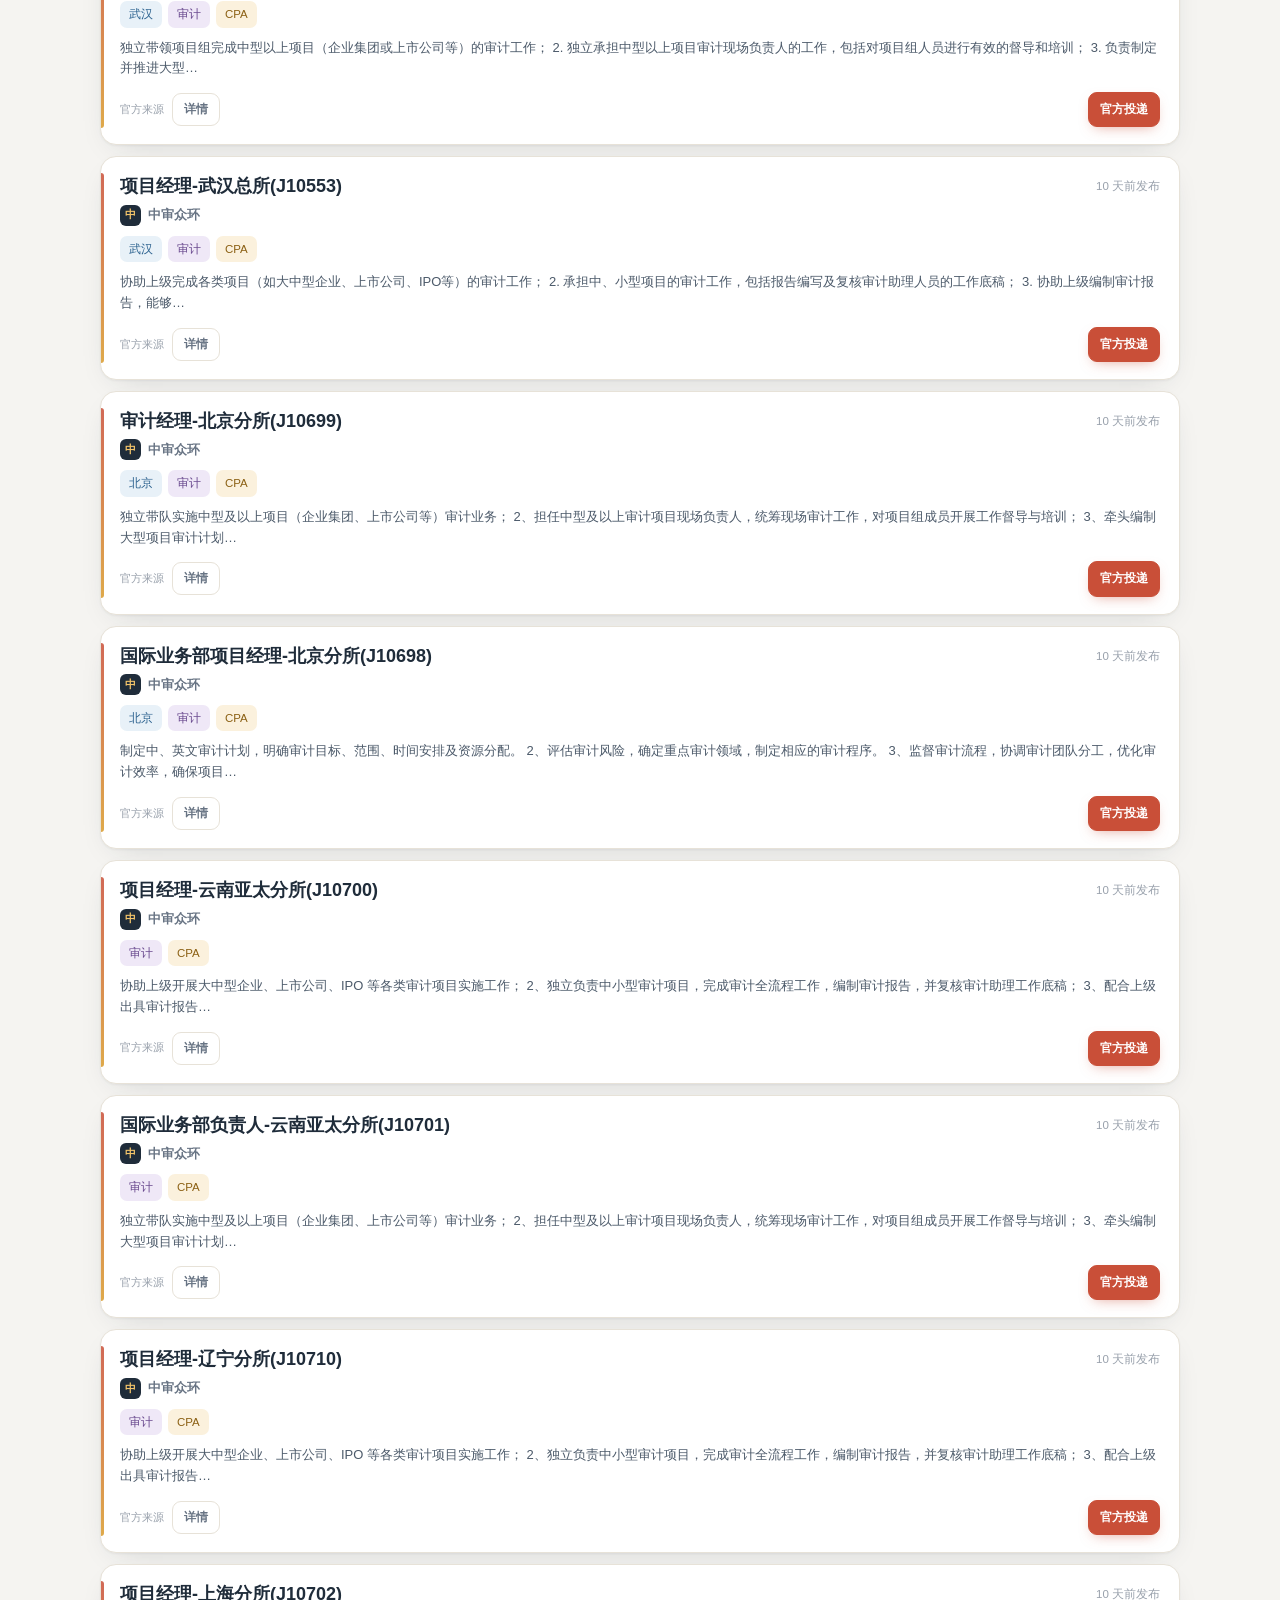
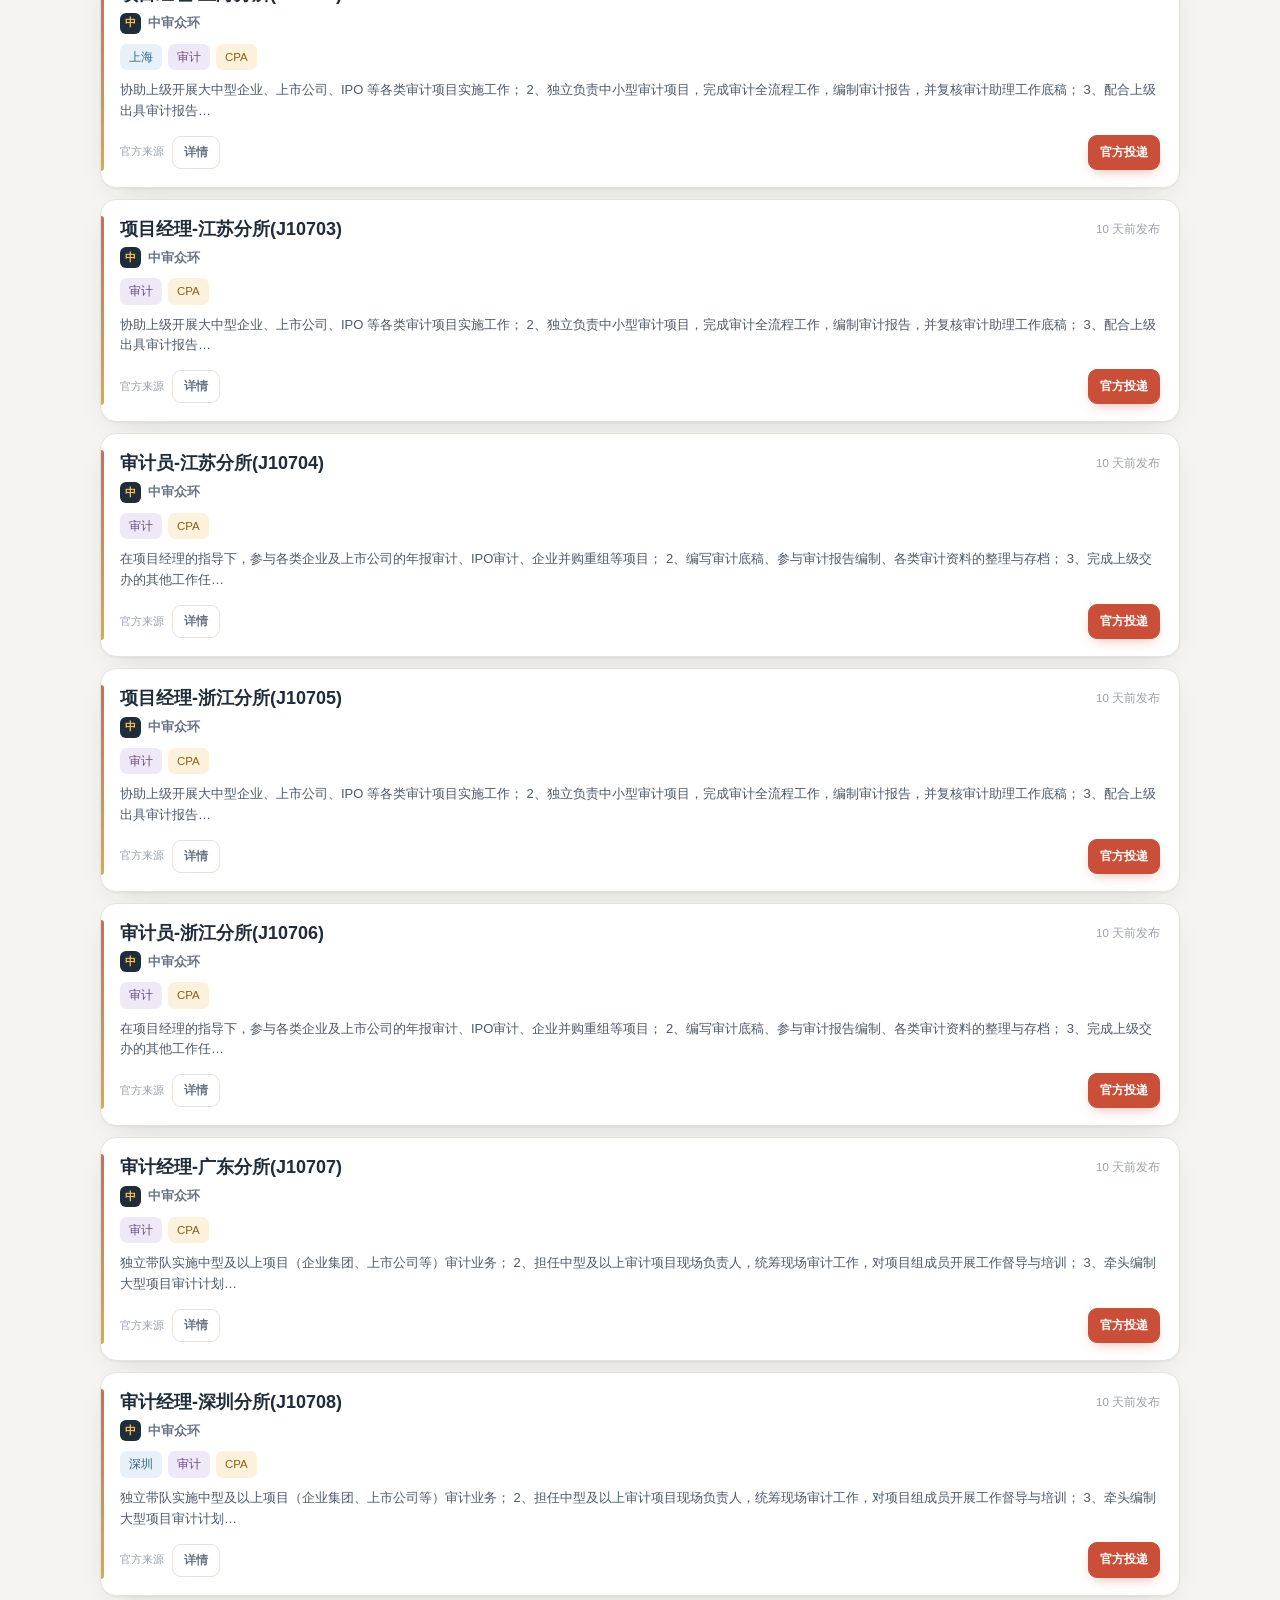
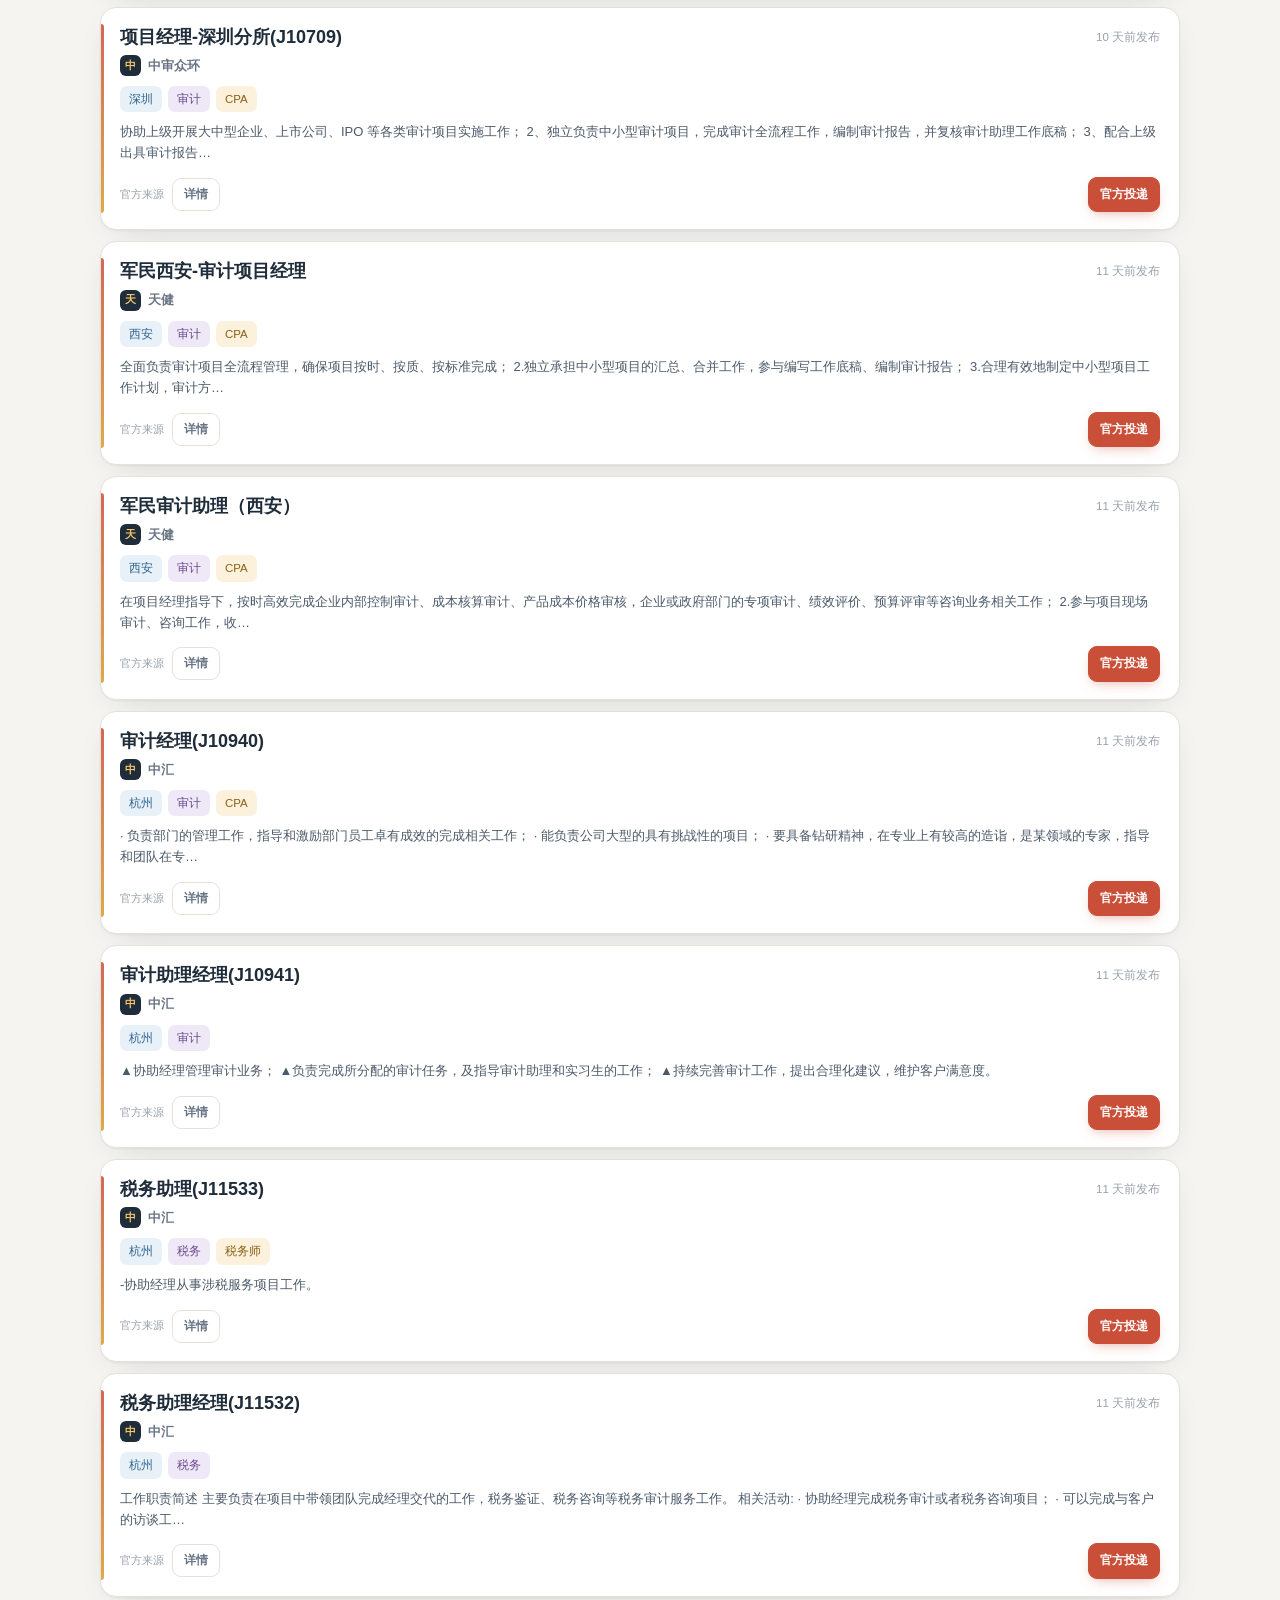
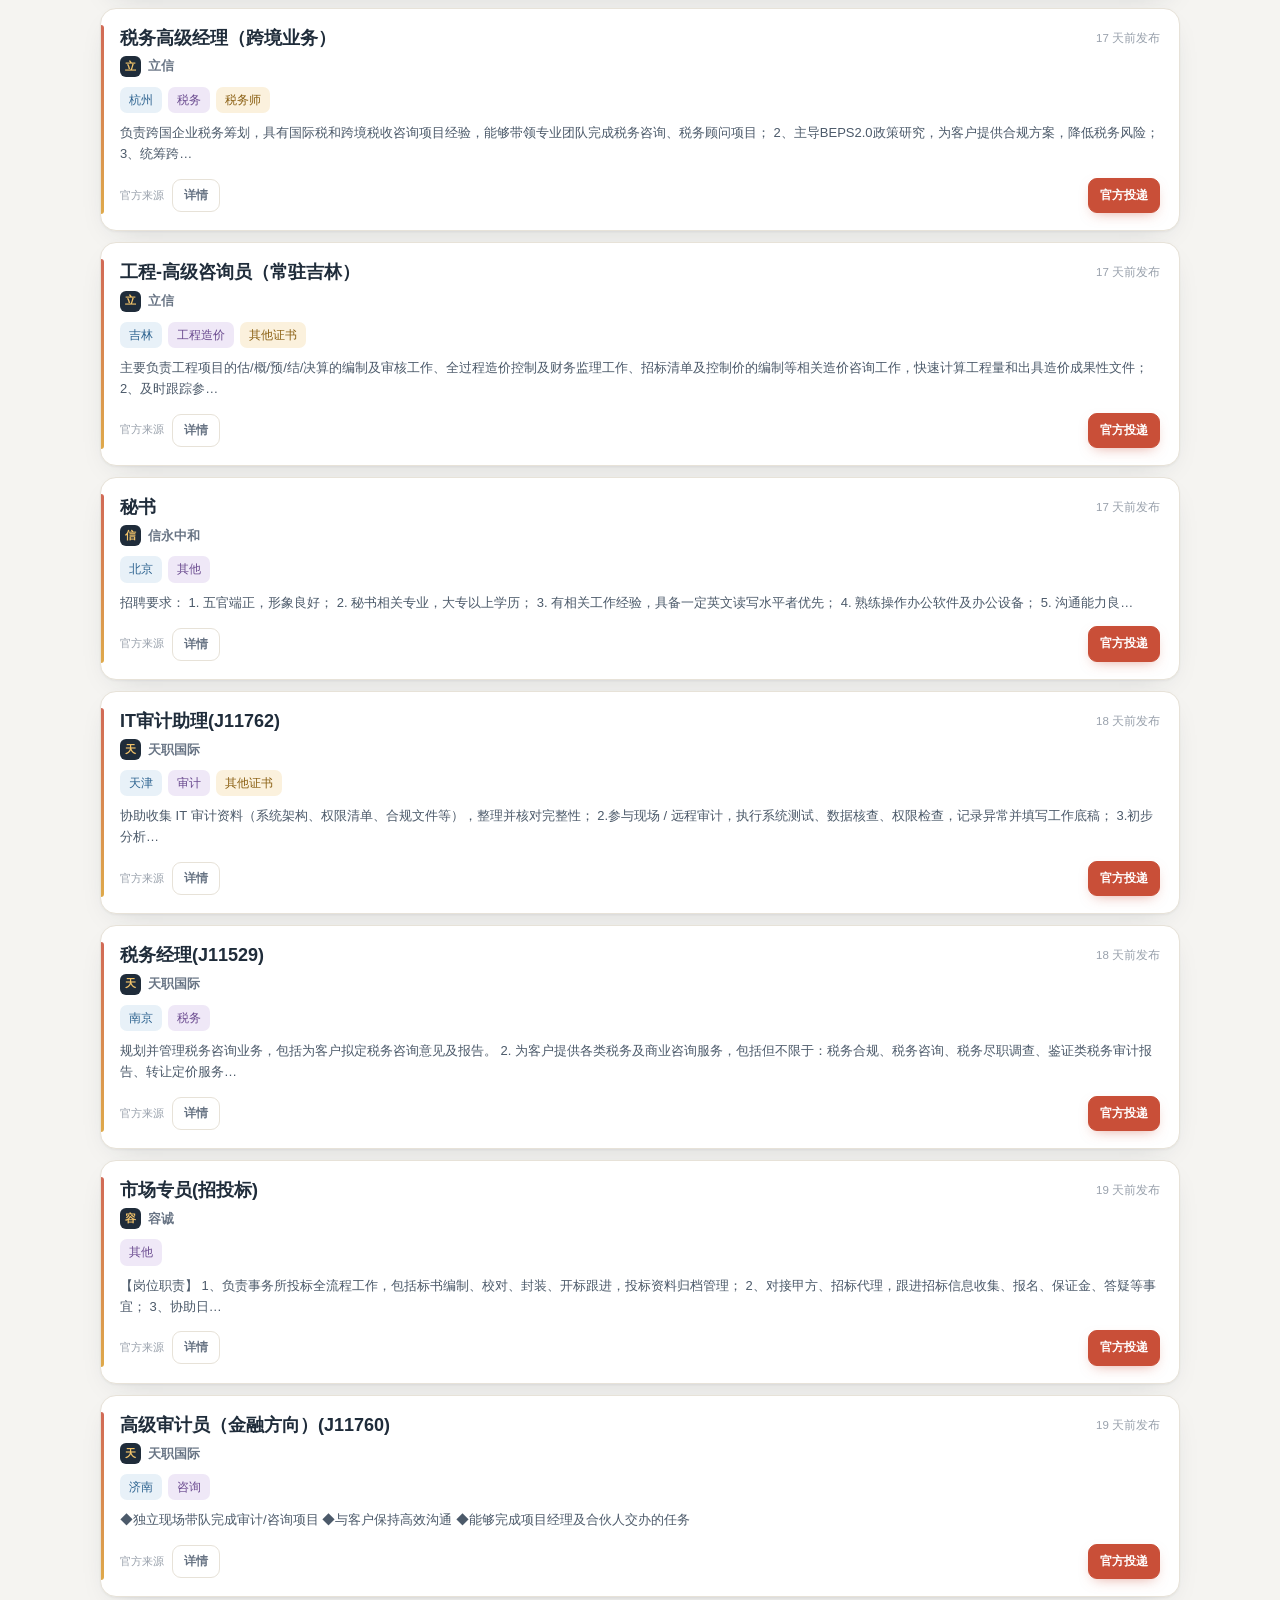
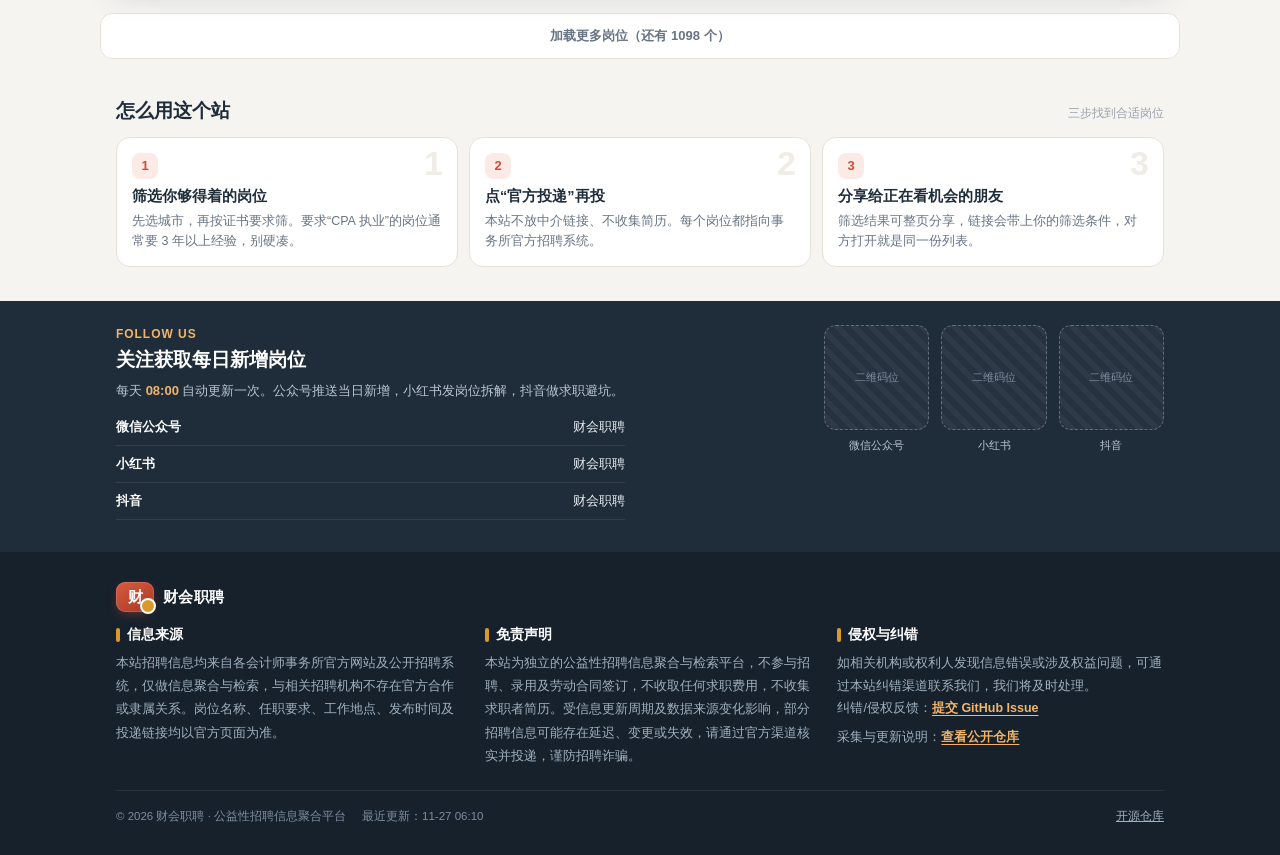
==== commit a1228e12: "feat: V1.1 品牌视觉改版与底部合规信息" ====
--- a/index.html
+++ b/index.html
@@ -3,13 +3,13 @@
 <head>
 <meta charset="UTF-8">
 <meta name="viewport" content="width=device-width, initial-scale=1, viewport-fit=cover">
-<meta name="theme-color" content="#12304f">
+<meta name="theme-color" content="#c94f38">
 <title>财会职聘 · 会计师事务所社会招聘聚合</title>
 <meta name="description" content="财会职聘：聚合天健、立信、容诚、信永中和、天职国际、致同、大华、中汇、中审众环、安永等会计师事务所官方社会招聘岗位，支持城市、事务所、岗位类别、证书要求组合筛选。">
 <meta property="og:title" content="财会职聘 · 会计师事务所社会招聘聚合">
 <meta property="og:description" content="只收社会招聘，官方投递链接直达。支持全国城市筛选、事务所筛选、CPA/税务师/中级/ACCA 证书筛选。">
 <meta property="og:type" content="website">
-<link rel="icon" href="data:image/svg+xml,%3Csvg xmlns='http://www.w3.org/2000/svg' viewBox='0 0 32 32'%3E%3Crect width='32' height='32' rx='8' fill='%2312304f'/%3E%3Ctext x='16' y='23' font-size='18' font-family='sans-serif' fill='%23f0b34e' text-anchor='middle'%3E财%3C/text%3E%3C/svg%3E">
+<link rel="icon" href="data:image/svg+xml,%3Csvg xmlns='http://www.w3.org/2000/svg' viewBox='0 0 32 32'%3E%3Crect width='32' height='32' rx='9' fill='%23c94f38'/%3E%3Ctext x='16' y='23' font-size='18' font-family='sans-serif' fill='%23ffffff' text-anchor='middle' font-weight='800'%3E财%3C/text%3E%3C/svg%3E">
 <link rel="stylesheet" href="assets/css/style.css">
 </head>
 <body>
@@ -34,8 +34,9 @@
 
 <main>
   <section class="hero wrap">
-    <h1>找到在招的<span>会计师事务所</span>岗位</h1>
-    <p class="hero-sub">只收录<strong>社会招聘</strong>，全部来自事务所官方招聘渠道，一键直达官方投递页。不收校招、不收实习、不收简历。</p>
+    <span class="hero-eyebrow">只收录社会招聘 · 官方投递直达</span>
+    <h1>找到真正在招的<em>会计师事务所</em>岗位</h1>
+    <p class="hero-sub">聚合多家事务所<strong>官方招聘渠道</strong>，不收校招、不收实习、不收集简历。岗位信息每日更新，一键直达官方投递页。</p>
 
     <dl class="stats" id="stats">
       <div class="stat"><dt>在招岗位</dt><dd data-k="activeJobs">–</dd></div>
@@ -128,52 +129,68 @@
   </section>
 
   <section class="guide wrap">
-    <h2>怎么用这个站</h2>
+    <div class="guide-head">
+      <h2>怎么用这个站</h2>
+      <span>三步找到合适岗位</span>
+    </div>
     <div class="guide-grid">
-      <div class="guide-card"><span>1</span><h3>筛选你够得着的岗位</h3><p>先选城市，再按证书要求筛。要求“CPA 执业”的岗位通常要 3 年以上经验，别硬凑。</p></div>
-      <div class="guide-card"><span>2</span><h3>点“官方投递”再投</h3><p>本站不放中介链接、不收集简历。每个岗位都指向事务所官方招聘系统。</p></div>
-      <div class="guide-card"><span>3</span><h3>分享给正在看机会的朋友</h3><p>筛选结果可整页分享，链接会带上你的筛选条件，对方打开就是同一份列表。</p></div>
-    </div>
-  </section>
-
-  <section class="follow wrap">
-    <div class="follow-text">
-      <h2>关注获取每日新增岗位</h2>
-      <p>每天 <strong>08:00</strong> 自动更新一次。公众号推送当日新增，小红书发岗位拆解，抖音做求职避坑。</p>
-      <ul class="follow-list">
-        <li><strong>微信公众号</strong><span id="wechatName">财会职聘</span></li>
-        <li><strong>小红书</strong><span id="xhsName">财会职聘</span></li>
-        <li><strong>抖音</strong><span id="douyinName">财会职聘</span></li>
-      </ul>
-    </div>
-    <div class="qr-row">
-      <figure class="qr"><div class="qr-ph" data-label="公众号二维码">二维码位</div><figcaption>微信公众号</figcaption></figure>
-      <figure class="qr"><div class="qr-ph" data-label="小红书二维码">二维码位</div><figcaption>小红书</figcaption></figure>
-      <figure class="qr"><div class="qr-ph" data-label="抖音二维码">二维码位</div><figcaption>抖音</figcaption></figure>
+      <div class="guide-card" data-num="1"><span class="num">1</span><h3>筛选你够得着的岗位</h3><p>先选城市，再按证书要求筛。要求“CPA 执业”的岗位通常要 3 年以上经验，别硬凑。</p></div>
+      <div class="guide-card" data-num="2"><span class="num">2</span><h3>点“官方投递”再投</h3><p>本站不放中介链接、不收集简历。每个岗位都指向事务所官方招聘系统。</p></div>
+      <div class="guide-card" data-num="3"><span class="num">3</span><h3>分享给正在看机会的朋友</h3><p>筛选结果可整页分享，链接会带上你的筛选条件，对方打开就是同一份列表。</p></div>
+    </div>
+  </section>
+
+  <section class="follow">
+    <div class="wrap">
+      <div class="follow-text">
+        <div class="follow-eyebrow">FOLLOW US</div>
+        <h2>关注获取每日新增岗位</h2>
+        <p>每天 <strong>08:00</strong> 自动更新一次。公众号推送当日新增，小红书发岗位拆解，抖音做求职避坑。</p>
+        <ul class="follow-list">
+          <li><strong>微信公众号</strong><span id="wechatName">财会职聘</span></li>
+          <li><strong>小红书</strong><span id="xhsName">财会职聘</span></li>
+          <li><strong>抖音</strong><span id="douyinName">财会职聘</span></li>
+        </ul>
+      </div>
+      <div class="qr-row">
+        <figure class="qr"><div class="qr-ph" data-label="公众号二维码">二维码位</div><figcaption>微信公众号</figcaption></figure>
+        <figure class="qr"><div class="qr-ph" data-label="小红书二维码">二维码位</div><figcaption>小红书</figcaption></figure>
+        <figure class="qr"><div class="qr-ph" data-label="抖音二维码">二维码位</div><figcaption>抖音</figcaption></figure>
+      </div>
     </div>
   </section>
 </main>
 
 <footer class="site-footer">
   <div class="wrap">
+    <div class="footer-brand">
+      <span class="brand-mark">财</span>
+      <strong>财会职聘</strong>
+    </div>
+
     <div class="footer-grid">
-      <div>
-        <h3>关于本站</h3>
-        <p>「财会职聘」是一个个人维护的公益信息聚合站，只抓取事务所官网公开发布的<strong>社会招聘</strong>信息，不转载闭源数据库，不提供中介服务。</p>
-      </div>
-      <div>
-        <h3>数据口径</h3>
-        <p>岗位以官方页面为准；官方页面撤下的岗位会在连续多次采集确认后标记为“已下架”。采集异常的事务所保留历史数据并标注，不会整批判为下架。</p>
-      </div>
-      <div>
+      <div class="footer-block">
+        <h3>信息来源</h3>
+        <p>本站招聘信息均来自各会计师事务所官方网站及公开招聘系统，仅做信息聚合与检索，与相关招聘机构不存在官方合作或隶属关系。岗位名称、任职要求、工作地点、发布时间及投递链接均以官方页面为准。</p>
+      </div>
+      <div class="footer-block">
         <h3>免责声明</h3>
-        <p>信息可能存在延迟或遗漏，投递前请以事务所官方页面为准。本站不收集、不存储任何求职者个人信息。</p>
-      </div>
-    </div>
+        <p>本站为独立的公益性招聘信息聚合与检索平台，不参与招聘、录用及劳动合同签订，不收取任何求职费用，不收集求职者简历。受信息更新周期及数据来源变化影响，部分招聘信息可能存在延迟、变更或失效，请通过官方渠道核实并投递，谨防招聘诈骗。</p>
+      </div>
+      <div class="footer-block">
+        <h3>侵权与纠错</h3>
+        <p>如相关机构或权利人发现信息错误或涉及权益问题，可通过本站纠错渠道联系我们，我们将及时处理。</p>
+        <ul>
+          <li>纠错/侵权反馈：<a href="https://github.com/caikuai-zhaopin/caikuai-zhipin/issues/new?title=纠错%2F侵权反馈" target="_blank" rel="noopener">提交 GitHub Issue</a></li>
+          <li>采集与更新说明：<a href="https://github.com/caikuai-zhaopin/caikuai-zhipin" target="_blank" rel="noopener">查看公开仓库</a></li>
+        </ul>
+      </div>
+    </div>
+
     <div class="footer-bottom">
-      <span>© <span id="year">2026</span> 财会职聘</span>
+      <span>© <span id="year">2026</span> 财会职聘 · 公益性招聘信息聚合平台</span>
       <span id="footerUpdate">最近更新：–</span>
-      <a href="https://github.com/" id="repoLink" rel="noopener" target="_blank">开源仓库</a>
+      <a href="https://github.com/caikuai-zhaopin/caikuai-zhipin" id="repoLink" rel="noopener" target="_blank">开源仓库</a>
     </div>
   </div>
 </footer>
--- a/assets/css/style.css
+++ b/assets/css/style.css
@@ -1,200 +1,245 @@
-/* 财会职聘 — 轻量静态样式（移动优先） */
+/* 财会职聘 — 独立品牌视觉（移动优先，零外部资源） */
 :root{
-  --ink:#0f2a43; --ink-2:#183b5b; --accent:#1f8a70; --accent-soft:#e6f4ef;
-  --gold:#e0a33e; --bg:#f4f6f9; --card:#fff; --line:#e3e8ef;
-  --text:#1f2a37; --muted:#6b7787; --muted-2:#94a0ae;
-  --radius:14px; --shadow:0 1px 2px rgba(15,42,67,.06),0 8px 24px -12px rgba(15,42,67,.18);
+  --ink:#1f2c3a;
+  --ink-2:#35485c;
+  --brand:#c94f38;         /* 朱砂红：品牌主色 */
+  --brand-deep:#a63a26;
+  --brand-soft:#fbeae5;
+  --gold:#d99a2b;
+  --gold-soft:#fbf1dd;
+  --paper:#f5f4f1;
+  --card:#ffffff;
+  --line:#e7e2d8;
+  --line-2:#d8d1c5;
+  --text:#232e3a;
+  --muted:#687484;
+  --muted-2:#99a1ac;
+  --radius:16px;
+  --shadow:0 1px 2px rgba(31,44,58,.05),0 10px 30px -16px rgba(31,44,58,.22);
+  --shadow-hover:0 2px 4px rgba(31,44,58,.06),0 16px 36px -18px rgba(31,44,58,.30);
 }
 *{box-sizing:border-box}
 html{-webkit-text-size-adjust:100%;scroll-behavior:smooth}
-body{margin:0;background:var(--bg);color:var(--text);font-size:15px;line-height:1.6;
-  font-family:-apple-system,BlinkMacSystemFont,"Segoe UI","PingFang SC","Hiragino Sans GB","Microsoft YaHei",sans-serif}
+body{margin:0;background:var(--paper);color:var(--text);font-size:15px;line-height:1.6;
+  font-family:-apple-system,BlinkMacSystemFont,"Segoe UI","PingFang SC","Hiragino Sans GB","Microsoft YaHei",sans-serif;
+  -webkit-font-smoothing:antialiased}
 img{max-width:100%} a{color:inherit;text-decoration:none}
-h1,h2,h3{margin:0;line-height:1.3} button{font-family:inherit}
+h1,h2,h3{margin:0;line-height:1.28} button{font-family:inherit}
 .sr-only{position:absolute;width:1px;height:1px;padding:0;margin:-1px;overflow:hidden;clip:rect(0 0 0 0);white-space:nowrap;border:0}
 .wrap{width:100%;max-width:1080px;margin:0 auto;padding:0 16px}
 
-/* 头部 */
-.site-header{position:sticky;top:0;z-index:30;background:var(--ink);color:#fff;box-shadow:0 2px 10px rgba(0,0,0,.12)}
-.header-inner{display:flex;align-items:center;justify-content:space-between;gap:10px;min-height:58px;padding-top:8px;padding-bottom:8px}
-.brand{display:flex;align-items:center;gap:10px;min-width:0}
-.brand-mark{width:34px;height:34px;flex:0 0 34px;border-radius:9px;background:linear-gradient(145deg,#1c4368,#0d2438);border:1px solid rgba(240,179,78,.35);display:grid;place-items:center;color:#f0b34e;font-weight:700;font-size:17px}
-.brand-text{display:flex;flex-direction:column;line-height:1.15}
-.brand-text strong{font-size:17px;letter-spacing:.06em}
-.brand-text small{font-size:11px;color:#a9bccd;margin-top:3px}
+/* ===== 头部：浅色毛玻璃，独立于旧版深色头部 ===== */
+.site-header{position:sticky;top:0;z-index:30;background:rgba(255,255,255,.88);
+  backdrop-filter:blur(10px);-webkit-backdrop-filter:blur(10px);
+  border-bottom:1px solid var(--line);color:var(--ink)}
+.header-inner{display:flex;align-items:center;justify-content:space-between;gap:10px;min-height:60px;padding-top:8px;padding-bottom:8px}
+.brand{display:flex;align-items:center;gap:11px;min-width:0}
+.brand-mark{width:38px;height:38px;flex:0 0 38px;border-radius:11px;position:relative;
+  background:linear-gradient(150deg,#d95a3f,#a63a26);display:grid;place-items:center;
+  color:#fff;font-weight:800;font-size:19px;box-shadow:inset 0 0 0 1px rgba(255,255,255,.14),0 4px 12px -4px rgba(201,79,56,.55)}
+.brand-mark::after{content:"";position:absolute;right:-2px;bottom:-2px;width:12px;height:12px;border-radius:50%;
+  background:var(--gold);border:2px solid #fff}
+.brand-text{display:flex;flex-direction:column;line-height:1.12}
+.brand-text strong{font-size:18px;letter-spacing:.04em;color:var(--ink)}
+.brand-text small{font-size:11px;color:var(--muted);margin-top:4px;letter-spacing:.02em}
 .header-actions{display:flex;align-items:center;gap:8px;flex:0 0 auto}
-.update-chip{font-size:11px;color:#c7d6e3;background:rgba(255,255,255,.08);border:1px solid rgba(255,255,255,.14);padding:4px 8px;border-radius:999px;white-space:nowrap}
-.icon-btn{border:1px solid rgba(255,255,255,.18);background:rgba(255,255,255,.08);color:#fff;border-radius:999px;padding:6px 12px;font-size:12px;cursor:pointer}
-.icon-btn:hover{background:rgba(255,255,255,.16)}
+.update-chip{font-size:11px;color:var(--muted);background:#f1efe9;border:1px solid var(--line);padding:4px 9px;border-radius:999px;white-space:nowrap}
+.icon-btn{border:1px solid var(--line);background:#fff;color:var(--ink);border-radius:999px;padding:6px 12px;font-size:12.5px;cursor:pointer;transition:.15s}
+.icon-btn:hover{border-color:var(--brand);color:var(--brand)}
 
 /* 异常提示 */
-.notice-bar{background:#fff6e5;color:#7a5312;border-bottom:1px solid #f0dfbd;font-size:12.5px;padding:9px 0}
+.notice-bar{background:var(--gold-soft);color:#7a5610;border-bottom:1px solid #eeddb4;font-size:12.5px;padding:9px 0}
 .notice-bar .wrap{display:flex;gap:8px;align-items:flex-start}
 .notice-bar b{font-weight:600}
 
-/* Hero */
-.hero{padding:26px 16px 8px}
-.hero h1{font-size:24px;letter-spacing:-.01em}
-.hero h1 span{color:var(--accent);white-space:nowrap}
-.hero-sub{margin:10px 0 0;color:var(--muted);font-size:13.5px;max-width:640px}
-.stats{display:grid;grid-template-columns:repeat(2,1fr);gap:10px;margin:18px 0 4px;padding:0}
-.stat{background:var(--card);border:1px solid var(--line);border-radius:12px;padding:11px 12px}
+/* ===== Hero ===== */
+.hero{padding:28px 16px 6px}
+.hero-eyebrow{display:inline-flex;align-items:center;gap:7px;font-size:12px;color:var(--brand);
+  background:var(--brand-soft);border:1px solid #f2d3cb;border-radius:999px;padding:4px 11px;margin-bottom:14px}
+.hero-eyebrow::before{content:"";width:7px;height:7px;border-radius:50%;background:var(--brand)}
+.hero h1{font-size:27px;font-weight:800;letter-spacing:-.01em;color:var(--ink)}
+.hero h1 em{font-style:normal;color:var(--brand);position:relative}
+.hero h1 em::after{content:"";position:absolute;left:0;right:0;bottom:2px;height:8px;background:var(--gold);opacity:.35;border-radius:4px;z-index:-1}
+.hero-sub{margin:12px 0 0;color:var(--muted);font-size:13.5px;max-width:660px}
+.hero-sub strong{color:var(--ink);font-weight:700}
+.stats{display:grid;grid-template-columns:repeat(2,1fr);gap:10px;margin:20px 0 2px;padding:0}
+.stat{background:var(--card);border:1px solid var(--line);border-radius:14px;padding:13px 14px;
+  box-shadow:0 1px 2px rgba(31,44,58,.04);position:relative;overflow:hidden}
+.stat::before{content:"";position:absolute;left:0;top:0;bottom:0;width:3px;background:var(--brand);opacity:.8}
 .stat dt{font-size:11.5px;color:var(--muted)}
-.stat dd{margin:3px 0 0;font-size:22px;font-weight:700;color:var(--ink);font-variant-numeric:tabular-nums;letter-spacing:-.02em}
-.stat dd.stat-date{font-size:15px;font-weight:600;padding-top:4px}
-
-/* 搜索 */
-.search-zone{position:sticky;top:58px;z-index:20;background:linear-gradient(#f4f6f9 70%,rgba(244,246,249,0));padding:12px 0 6px}
-.search-box{display:flex;align-items:center;gap:8px;background:#fff;border:1.5px solid var(--line);border-radius:12px;padding:0 10px;box-shadow:var(--shadow);transition:border-color .15s}
-.search-box:focus-within{border-color:var(--accent)}
-.search-icon{width:16px;height:16px;flex:0 0 16px;border:2px solid var(--muted-2);border-radius:50%;position:relative}
-.search-icon::after{content:"";position:absolute;width:7px;height:2px;background:var(--muted-2);right:-4px;bottom:-2px;transform:rotate(45deg)}
-#kw{flex:1;border:0;outline:0;background:transparent;font-size:15px;padding:12px 0;color:var(--text);min-width:0}
-#kw::placeholder{color:#a7b1bd}
-.clear-btn{border:0;background:#eef1f5;color:var(--muted);width:22px;height:22px;border-radius:50%;font-size:15px;line-height:1;cursor:pointer}
-.quick-row{display:flex;gap:8px;overflow-x:auto;padding:10px 0 2px;scrollbar-width:none}
+.stat dd{margin:4px 0 0;font-size:24px;font-weight:800;color:var(--ink);font-variant-numeric:tabular-nums;letter-spacing:-.02em}
+.stat dd.stat-date{font-size:14px;font-weight:700;padding-top:6px;color:var(--brand)}
+
+/* ===== 搜索区 ===== */
+.search-zone{position:sticky;top:60px;z-index:20;background:linear-gradient(var(--paper) 72%,rgba(245,244,241,0));padding:12px 0 6px}
+.search-box{display:flex;align-items:center;gap:9px;background:#fff;border:1.5px solid var(--line);
+  border-radius:14px;padding:0 12px;box-shadow:var(--shadow);transition:border-color .15s,box-shadow .15s}
+.search-box:focus-within{border-color:var(--brand);box-shadow:0 0 0 4px rgba(201,79,56,.10)}
+.search-icon{width:17px;height:17px;flex:0 0 17px;border:2px solid var(--muted-2);border-radius:50%;position:relative}
+.search-icon::after{content:"";position:absolute;width:7px;height:2px;background:var(--muted-2);right:-5px;bottom:-2px;transform:rotate(45deg)}
+#kw{flex:1;border:0;outline:0;background:transparent;font-size:15px;padding:13px 0;color:var(--text);min-width:0}
+#kw::placeholder{color:#a9b0b8}
+.clear-btn{border:0;background:#f0ede6;color:var(--muted);width:22px;height:22px;border-radius:50%;font-size:15px;line-height:1;cursor:pointer}
+.quick-row{display:flex;gap:8px;overflow-x:auto;padding:11px 0 2px;scrollbar-width:none}
 .quick-row::-webkit-scrollbar{display:none}
-.chip{flex:0 0 auto;border:1px solid var(--line);background:#fff;color:var(--muted);border-radius:999px;padding:6px 12px;font-size:12.5px;cursor:pointer;white-space:nowrap;transition:.15s}
-.chip:hover{border-color:#c9d4de;color:var(--text)}
+.chip{flex:0 0 auto;border:1px solid var(--line);background:#fff;color:var(--muted);border-radius:999px;padding:7px 13px;font-size:12.5px;cursor:pointer;white-space:nowrap;transition:.15s}
+.chip:hover{border-color:var(--line-2);color:var(--ink)}
 .chip.on{background:var(--ink);border-color:var(--ink);color:#fff}
 
-.filter-toggle{display:flex;align-items:center;gap:8px;width:100%;margin:8px 0 0;background:#fff;border:1px solid var(--line);border-radius:10px;padding:9px 12px;font-size:13.5px;color:var(--ink);cursor:pointer}
+.filter-toggle{display:flex;align-items:center;gap:8px;width:100%;margin:8px 0 0;background:#fff;border:1px solid var(--line);border-radius:12px;padding:10px 13px;font-size:13.5px;color:var(--ink);cursor:pointer;box-shadow:0 1px 2px rgba(31,44,58,.04)}
 .filter-toggle .caret{margin-left:auto;width:0;height:0;border-left:5px solid transparent;border-right:5px solid transparent;border-top:6px solid var(--muted);transition:transform .2s}
 .filter-toggle[aria-expanded="true"] .caret{transform:rotate(180deg)}
-.filter-badge{background:var(--accent);color:#fff;border-radius:999px;padding:1px 7px;font-size:11px;font-weight:600}
-
-.filter-panel{display:none;background:#fff;border:1px solid var(--line);border-radius:12px;margin-top:8px;padding:4px 14px 14px;box-shadow:var(--shadow)}
+.filter-badge{background:var(--brand);color:#fff;border-radius:999px;padding:1px 7px;font-size:11px;font-weight:700}
+
+.filter-panel{display:none;background:#fff;border:1px solid var(--line);border-radius:14px;margin-top:8px;padding:4px 14px 14px;box-shadow:var(--shadow)}
 .filter-panel.open{display:block}
-.filter-group{padding:12px 0;border-bottom:1px dashed var(--line)}
+.filter-group{padding:13px 0;border-bottom:1px dashed var(--line)}
 .filter-group:last-of-type{border-bottom:0}
-.filter-group h3{font-size:13px;color:var(--ink);margin-bottom:8px;display:flex;align-items:center;gap:6px}
+.filter-group h3{font-size:13px;color:var(--ink);margin-bottom:9px;display:flex;align-items:center;gap:6px}
+.filter-group h3::before{content:"";width:4px;height:13px;border-radius:2px;background:var(--brand);display:inline-block}
 .filter-group .hint{font-weight:400;font-size:11px;color:var(--muted-2)}
-.select-row{display:grid;grid-template-columns:1fr 1fr;gap:8px;margin-bottom:8px}
-select{border:1px solid var(--line);border-radius:9px;background:#fff;color:var(--text);padding:9px 10px;font-size:13.5px;width:100%;appearance:none;
+.select-row{display:grid;grid-template-columns:1fr 1fr;gap:8px;margin-bottom:9px}
+select{border:1px solid var(--line);border-radius:10px;background:#fff;color:var(--text);padding:10px 11px;font-size:13.5px;width:100%;appearance:none;
   background-image:linear-gradient(45deg,transparent 49%,#8b96a3 50%),linear-gradient(-45deg,transparent 49%,#8b96a3 50%);
-  background-position:calc(100% - 16px) 52%,calc(100% - 11px) 52%;background-size:5px 5px,5px 5px;background-repeat:no-repeat;padding-right:28px}
+  background-position:calc(100% - 16px) 52%,calc(100% - 11px) 52%;background-size:5px 5px,5px 5px;background-repeat:no-repeat;padding-right:30px}
+select:focus{outline:none;border-color:var(--brand)}
 .chip-wrap{display:flex;flex-wrap:wrap;gap:7px}
-.chip.sm{padding:5px 10px;font-size:12px}
+.chip.sm{padding:6px 11px;font-size:12px}
 .filter-ops{display:flex;gap:8px;padding-top:14px}
 
-.active-filters{display:flex;flex-wrap:wrap;gap:6px;padding:8px 0 2px}
-.pill{display:inline-flex;align-items:center;gap:6px;background:#eaf1f7;color:var(--ink-2);border-radius:999px;padding:5px 10px;font-size:12px}
+.active-filters{display:flex;flex-wrap:wrap;gap:6px;padding:9px 0 2px}
+.pill{display:inline-flex;align-items:center;gap:6px;background:#eceff3;color:var(--ink-2);border-radius:999px;padding:6px 11px;font-size:12px}
 .pill button{border:0;background:transparent;color:var(--muted);cursor:pointer;font-size:14px;line-height:1;padding:0}
 
-/* 结果 */
-.results{padding:10px 0 8px}
-.results-head{display:flex;flex-direction:column;gap:8px;margin-bottom:12px}
+/* ===== 结果 ===== */
+.results{padding:12px 0 8px}
+.results-head{display:flex;flex-direction:column;gap:9px;margin-bottom:13px}
 .result-count{margin:0;font-size:13px;color:var(--muted)}
-.result-count b{color:var(--ink);font-size:15px}
+.result-count b{color:var(--brand);font-size:16px}
 .results-tools{display:flex;align-items:center;gap:10px}
-.results-tools select{width:auto;min-width:118px;padding:7px 28px 7px 10px;font-size:12.5px;border-radius:8px}
-.link-btn{border:0;background:transparent;color:var(--accent);font-size:12.5px;cursor:pointer;padding:4px 0;text-decoration:underline;text-underline-offset:3px;white-space:nowrap}
-
-.job-list{display:flex;flex-direction:column;gap:10px}
-.job-card{background:var(--card);border:1px solid var(--line);border-radius:var(--radius);padding:14px;box-shadow:var(--shadow);display:flex;flex-direction:column;gap:9px;position:relative}
-.job-card:hover{box-shadow:0 10px 28px -14px rgba(15,42,67,.28)}
+.results-tools select{width:auto;min-width:118px;padding:8px 30px 8px 11px;font-size:12.5px;border-radius:10px}
+.link-btn{border:0;background:transparent;color:var(--brand);font-size:12.5px;cursor:pointer;padding:4px 0;font-weight:600;white-space:nowrap}
+.link-btn:hover{text-decoration:underline;text-underline-offset:3px}
+
+.job-list{display:flex;flex-direction:column;gap:11px}
+.job-card{background:var(--card);border:1px solid var(--line);border-radius:var(--radius);padding:15px;box-shadow:var(--shadow);display:flex;flex-direction:column;gap:10px;position:relative;transition:transform .15s,box-shadow .15s,border-color .15s}
+.job-card::before{content:"";position:absolute;left:0;top:16px;bottom:16px;width:3px;border-radius:0 3px 3px 0;background:linear-gradient(var(--brand),var(--gold));opacity:.85}
+.job-card:hover{box-shadow:var(--shadow-hover);transform:translateY(-1px);border-color:var(--line-2)}
 .job-top{display:flex;justify-content:space-between;align-items:flex-start;gap:10px}
-.job-title{font-size:16.5px;font-weight:650;color:var(--ink);line-height:1.35;margin:0}
-.job-title .new-dot{display:inline-block;margin-left:6px;background:var(--gold);color:#fff;font-size:10px;font-weight:600;border-radius:4px;padding:1px 5px}
-.job-firm{display:flex;align-items:center;gap:7px;margin-top:5px;font-size:12.5px;color:var(--muted)}
-.firm-logo{width:20px;height:20px;border-radius:5px;background:var(--ink);color:#f0b34e;font-size:11px;display:grid;place-items:center;flex:0 0 20px;font-weight:600}
-.job-date{font-size:11.5px;color:var(--muted-2);white-space:nowrap;padding-top:2px}
+.job-title{font-size:16.5px;font-weight:750;color:var(--ink);line-height:1.36;margin:0}
+.job-title .new-dot{display:inline-block;margin-left:7px;background:var(--brand);color:#fff;font-size:10px;font-weight:700;border-radius:5px;padding:2px 6px;vertical-align:1px}
+.job-firm{display:flex;align-items:center;gap:7px;margin-top:6px;font-size:12.5px;color:var(--muted);font-weight:600}
+.firm-logo{width:21px;height:21px;border-radius:6px;background:var(--ink);color:#f3c46a;font-size:11px;display:grid;place-items:center;flex:0 0 21px;font-weight:700}
+.job-date{font-size:11.5px;color:var(--muted-2);white-space:nowrap;padding-top:3px;font-variant-numeric:tabular-nums}
 .job-meta{display:flex;flex-wrap:wrap;gap:6px}
-.tag{font-size:11.5px;padding:3px 8px;border-radius:6px;background:#f1f4f8;color:#5b6878;white-space:nowrap}
-.tag.city{background:var(--accent-soft);color:#136b56}
-.tag.cat{background:#eef3fb;color:#395a80}
-.tag.cert{background:#fbf1e0;color:#8a5f14}
+.tag{font-size:11.5px;padding:4px 9px;border-radius:7px;background:#f1efe9;color:#5d6874;white-space:nowrap;font-weight:500}
+.tag.city{background:#e8f1f8;color:#2c628f}
+.tag.cat{background:#efe8f7;color:#6a4a8f}
+.tag.cert{background:var(--gold-soft);color:#8a5f12}
 .job-req{font-size:13px;color:#4c5a6a;display:-webkit-box;-webkit-line-clamp:2;-webkit-box-orient:vertical;overflow:hidden;margin:0}
-.job-actions{display:flex;align-items:center;gap:8px;margin-top:2px}
-.btn{border:1px solid var(--line);background:#fff;color:var(--ink);border-radius:9px;padding:8px 13px;font-size:13px;cursor:pointer;display:inline-flex;align-items:center;justify-content:center;gap:6px;white-space:nowrap;transition:.15s}
-.btn:hover{border-color:#c8d3dd}
-.btn.primary{background:var(--accent);border-color:var(--accent);color:#fff;font-weight:600}
-.btn.primary:hover{background:#177560}
+.job-actions{display:flex;align-items:center;gap:8px;margin-top:3px}
+.btn{border:1px solid var(--line);background:#fff;color:var(--ink);border-radius:10px;padding:9px 14px;font-size:13px;cursor:pointer;display:inline-flex;align-items:center;justify-content:center;gap:6px;white-space:nowrap;transition:.15s;font-weight:600}
+.btn:hover{border-color:var(--line-2)}
+.btn.primary{background:var(--brand);border-color:var(--brand);color:#fff;box-shadow:0 5px 14px -6px rgba(201,79,56,.55)}
+.btn.primary:hover{background:var(--brand-deep);border-color:var(--brand-deep)}
 .btn.ghost{background:#fff;color:var(--muted)}
-.btn.sm{padding:6px 10px;font-size:12px;border-radius:8px}
+.btn.sm{padding:7px 11px;font-size:12px;border-radius:9px}
 .job-actions .btn.primary{margin-left:auto}
 .src-note{font-size:11px;color:var(--muted-2)}
-.more-btn{width:100%;margin:14px 0 4px;padding:12px}
-
-.empty{text-align:center;padding:44px 16px;color:var(--muted)}
-.empty-icon{font-size:28px;opacity:.5}
-.empty p{margin:8px 0 0;font-size:15px;color:var(--ink)}
+.more-btn{width:100%;margin:16px 0 4px;padding:13px;border-radius:12px}
+
+.empty{text-align:center;padding:48px 16px;color:var(--muted);background:#fff;border:1px dashed var(--line-2);border-radius:14px}
+.empty-icon{font-size:30px;opacity:.5}
+.empty p{margin:10px 0 0;font-size:15px;color:var(--ink);font-weight:650}
 .empty-sub{font-size:12.5px;color:var(--muted)}
-.empty .btn{margin-top:14px}
-
-/* 指南 */
-.guide{padding:26px 16px 6px}
-.guide h2{font-size:18px;color:var(--ink);margin-bottom:12px}
-.guide-grid{display:grid;gap:10px}
-.guide-card{background:#fff;border:1px solid var(--line);border-radius:12px;padding:14px}
-.guide-card span{display:inline-grid;place-items:center;width:24px;height:24px;border-radius:7px;background:var(--ink);color:#f0b34e;font-size:12px;font-weight:700}
-.guide-card h3{font-size:14.5px;margin:8px 0 4px;color:var(--ink)}
+.empty .btn{margin-top:16px}
+
+/* ===== 使用指南 ===== */
+.guide{padding:28px 16px 6px}
+.guide-head{display:flex;align-items:baseline;justify-content:space-between;gap:10px;margin-bottom:13px}
+.guide-head h2{font-size:19px;color:var(--ink)}
+.guide-head span{font-size:12px;color:var(--muted-2)}
+.guide-grid{display:grid;gap:11px}
+.guide-card{background:#fff;border:1px solid var(--line);border-radius:14px;padding:15px;position:relative;overflow:hidden}
+.guide-card::after{content:attr(data-num);position:absolute;right:14px;top:8px;font-size:34px;font-weight:800;color:#f0ede6;line-height:1}
+.guide-card h3{font-size:14.5px;margin:8px 0 5px;color:var(--ink)}
+.guide-card .num{display:inline-grid;place-items:center;width:26px;height:26px;border-radius:8px;background:var(--brand-soft);color:var(--brand);font-size:13px;font-weight:800}
 .guide-card p{margin:0;font-size:12.5px;color:var(--muted)}
 
-/* 关注 */
-.follow{margin-top:26px;padding:22px 16px 30px;background:#fff;border-top:1px solid var(--line)}
-.follow .wrap{display:flex;flex-direction:column;gap:16px}
-.follow h2{font-size:18px;color:var(--ink)}
-.follow p{font-size:13px;color:var(--muted);margin:8px 0 0}
-.follow-list{list-style:none;padding:0;margin:14px 0 0;display:flex;flex-direction:column;gap:7px}
-.follow-list li{display:flex;justify-content:space-between;border-bottom:1px dashed var(--line);padding-bottom:6px;font-size:12.5px}
-.follow-list strong{color:var(--ink);font-weight:600}
-.follow-list span{color:var(--muted)}
-.qr-row{display:flex;gap:12px;justify-content:space-between}
-.qr{margin:0;text-align:center;flex:1;max-width:110px}
-.qr-ph{aspect-ratio:1;border:1px dashed #c6d0da;border-radius:10px;background:repeating-linear-gradient(45deg,#f8fafc,#f8fafc 6px,#f1f5f9 6px,#f1f5f9 12px);display:grid;place-items:center;font-size:10.5px;color:#9aa6b3;line-height:1.4;padding:6px}
-.qr figcaption{font-size:11px;color:var(--muted);margin-top:5px}
-
-/* 页脚 */
-.site-footer{background:var(--ink);color:#c9d6e2;padding:26px 0 84px;font-size:12.5px}
-.footer-grid{display:grid;gap:18px}
-.footer-grid h3{font-size:13px;color:#fff;margin-bottom:6px;font-weight:600}
-.footer-grid p{margin:0;color:#a9bccd;line-height:1.7}
-.footer-grid strong{color:#e8c07a;font-weight:600}
-.footer-bottom{display:flex;flex-wrap:wrap;gap:8px 16px;align-items:center;margin-top:22px;padding-top:14px;border-top:1px solid rgba(255,255,255,.1);color:#8fa5b8;font-size:11.5px}
-.footer-bottom a{margin-left:auto;color:#a9bccd;text-decoration:underline}
-
-/* 详情弹层 */
-.sheet-mask{position:fixed;inset:0;background:rgba(9,22,35,.55);z-index:60;display:flex;align-items:flex-end;justify-content:center}
+/* ===== 关注 ===== */
+.follow{margin-top:28px;padding:24px 16px 32px;background:var(--ink);color:#e8edf2}
+.follow .wrap{display:flex;flex-direction:column;gap:18px}
+.follow-eyebrow{font-size:12px;color:#f0b56b;font-weight:600;letter-spacing:.08em}
+.follow h2{font-size:19px;color:#fff;margin-top:4px}
+.follow p{font-size:13px;color:#b9c6d2;margin:9px 0 0;max-width:560px}
+.follow p strong{color:#f0b56b}
+.follow-list{list-style:none;padding:0;margin:15px 0 0;display:flex;flex-direction:column;gap:8px}
+.follow-list li{display:flex;justify-content:space-between;gap:10px;border-bottom:1px solid rgba(255,255,255,.09);padding-bottom:8px;font-size:12.5px;color:#b9c6d2}
+.follow-list strong{color:#fff;font-weight:600}
+.follow-list span{color:#e8edf2}
+.qr-row{display:flex;gap:12px}
+.qr{margin:0;text-align:center;flex:1;max-width:118px}
+.qr-ph{aspect-ratio:1;border:1px dashed rgba(255,255,255,.28);border-radius:12px;background:repeating-linear-gradient(45deg,rgba(255,255,255,.03),rgba(255,255,255,.03) 6px,rgba(255,255,255,.07) 6px,rgba(255,255,255,.07) 12px);display:grid;place-items:center;font-size:10.5px;color:#7d8ea0;line-height:1.4;padding:6px}
+.qr figcaption{font-size:11px;color:#b9c6d2;margin-top:7px}
+
+/* ===== 页脚（含免责声明/来源/纠错） ===== */
+.site-footer{background:#17212c;color:#aebdca;padding:30px 0 88px;font-size:12.5px}
+.footer-brand{display:flex;align-items:center;gap:9px;margin-bottom:14px}
+.footer-brand .brand-mark{width:30px;height:30px;border-radius:9px;font-size:15px}
+.footer-brand strong{color:#fff;font-size:15px;letter-spacing:.03em}
+.footer-block{margin-bottom:20px}
+.footer-block h3{font-size:13.5px;color:#fff;margin-bottom:9px;font-weight:650;display:flex;align-items:center;gap:7px}
+.footer-block h3::before{content:"";width:4px;height:14px;border-radius:2px;background:var(--gold);display:inline-block}
+.footer-block p{margin:0;color:#9fb0be;line-height:1.85}
+.footer-block ul{list-style:none;padding:0;margin:0;display:flex;flex-direction:column;gap:7px;color:#9fb0be}
+.footer-block li{line-height:1.7}
+.footer-block a{color:#f0b56b;font-weight:600;text-decoration:underline;text-underline-offset:3px}
+.footer-block a:hover{color:#ffd08a}
+.footer-bottom{display:flex;flex-wrap:wrap;gap:8px 16px;align-items:center;margin-top:22px;padding-top:16px;border-top:1px solid rgba(255,255,255,.08);color:#7d8ea0;font-size:11.5px}
+.footer-bottom a{margin-left:auto;color:#9fb0be;text-decoration:underline}
+
+/* ===== 详情弹层 ===== */
+.sheet-mask{position:fixed;inset:0;background:rgba(15,23,32,.55);z-index:60;display:flex;align-items:flex-end;justify-content:center}
 .sheet-mask[hidden]{display:none}
-.sheet{background:#fff;width:100%;max-width:720px;max-height:88vh;border-radius:16px 16px 0 0;display:flex;flex-direction:column;box-shadow:0 -8px 40px rgba(0,0,0,.25)}
-.sheet-grab{width:38px;height:4px;background:#d7dee6;border-radius:99px;margin:8px auto 0}
-.sheet-head{display:flex;align-items:flex-start;gap:12px;padding:12px 18px 8px;border-bottom:1px solid var(--line)}
-.sheet-firm{margin:0 0 3px;font-size:11.5px;color:var(--accent);font-weight:600}
-.sheet-head h2{font-size:18px;color:var(--ink);margin:0}
-.icon-btn.close{margin-left:auto;background:#f1f4f8;border:1px solid var(--line);color:var(--muted);width:30px;height:30px;border-radius:50%;font-size:18px;line-height:1;padding:0}
-.sheet-meta{display:flex;flex-wrap:wrap;gap:6px;padding:12px 18px 0}
-.sheet-body{padding:12px 18px 18px;overflow:auto;font-size:13.5px;line-height:1.75;color:#39485a}
-.sheet-body h3{font-size:13px;color:var(--ink);margin:14px 0 5px;padding-left:8px;border-left:3px solid var(--accent)}
+.sheet{background:#fff;width:100%;max-width:720px;max-height:88vh;border-radius:18px 18px 0 0;display:flex;flex-direction:column;box-shadow:0 -10px 44px rgba(0,0,0,.28)}
+.sheet-grab{width:40px;height:4px;background:#d7dce2;border-radius:99px;margin:9px auto 0}
+.sheet-head{display:flex;align-items:flex-start;gap:12px;padding:13px 18px 9px;border-bottom:1px solid var(--line)}
+.sheet-firm{margin:0 0 4px;font-size:11.5px;color:var(--brand);font-weight:700}
+.sheet-head h2{font-size:18.5px;color:var(--ink);margin:0;font-weight:750}
+.icon-btn.close{margin-left:auto;background:#f2f0eb;border:1px solid var(--line);color:var(--muted);width:31px;height:31px;border-radius:50%;font-size:19px;line-height:1;padding:0}
+.sheet-meta{display:flex;flex-wrap:wrap;gap:6px;padding:13px 18px 0}
+.sheet-body{padding:13px 18px 18px;overflow:auto;font-size:13.5px;line-height:1.78;color:#39485a}
+.sheet-body h3{font-size:13px;color:var(--ink);margin:15px 0 6px;padding-left:9px;border-left:3px solid var(--brand);font-weight:700}
 .sheet-body h3:first-child{margin-top:0}
 .sheet-body p{margin:0 0 6px;white-space:pre-wrap}
-.sheet-body .src{font-size:11.5px;color:var(--muted-2);margin-top:14px;border-top:1px dashed var(--line);padding-top:10px}
+.sheet-body .src{font-size:11.5px;color:var(--muted-2);margin-top:16px;border-top:1px dashed var(--line);padding-top:11px}
 .sheet-foot{display:flex;gap:8px;padding:12px 18px calc(14px + env(safe-area-inset-bottom));border-top:1px solid var(--line)}
 .sheet-foot .btn{flex:1}
 
-.toast{position:fixed;left:50%;bottom:24px;transform:translateX(-50%);background:rgba(15,42,67,.94);color:#fff;padding:9px 16px;border-radius:999px;font-size:12.5px;z-index:80;box-shadow:0 8px 24px rgba(0,0,0,.2);max-width:calc(100% - 32px);text-align:center}
+.toast{position:fixed;left:50%;bottom:26px;transform:translateX(-50%);background:rgba(31,44,58,.95);color:#fff;padding:10px 17px;border-radius:999px;font-size:12.5px;z-index:80;box-shadow:0 10px 26px rgba(0,0,0,.22);max-width:calc(100% - 32px);text-align:center}
 .toast[hidden]{display:none}
 
 @media (min-width:640px){
-  .hero h1{font-size:30px}
+  .hero h1{font-size:32px}
   .stats{grid-template-columns:repeat(4,1fr)}
   .results-head{flex-direction:row;align-items:center;justify-content:space-between}
   .guide-grid{grid-template-columns:repeat(3,1fr)}
   .follow .wrap{flex-direction:row;align-items:flex-start;justify-content:space-between}
-  .qr-row{min-width:340px}
-  .job-card{padding:16px 18px}
-  .job-title{font-size:17.5px}
-  .footer-grid{grid-template-columns:repeat(3,1fr);gap:26px}
-  .site-footer{padding-bottom:26px}
-  .sheet{border-radius:16px;margin-bottom:6vh}
+  .qr-row{min-width:340px;justify-content:flex-end}
+  .job-card{padding:17px 19px}
+  .job-title{font-size:18px}
+  .footer-grid{display:grid;grid-template-columns:1.05fr 1fr 1fr;gap:26px}
+  .footer-block{margin-bottom:0}
+  .site-footer{padding-bottom:30px}
+  .sheet{border-radius:18px;margin-bottom:6vh}
   .sheet-mask{align-items:center}
   .filter-toggle{display:none}
   .filter-panel{display:block !important;margin-top:6px}
 }
 @media (min-width:980px){
-  .hero{padding-top:34px}
-  .filter-panel{display:grid !important;grid-template-columns:1.05fr 1fr 1fr;gap:0 24px;padding:2px 18px 16px}
-  .filter-group{border-bottom:0;padding:12px 0}
-  .filter-ops{grid-column:1/-1;border-top:1px dashed var(--line);margin-top:2px;padding-top:12px}
+  .hero{padding-top:38px}
+  .filter-panel{display:grid !important;grid-template-columns:1.05fr 1fr 1fr;gap:0 26px;padding:2px 20px 16px}
+  .filter-group{border-bottom:0;padding:13px 0}
+  .filter-ops{grid-column:1/-1;border-top:1px dashed var(--line);margin-top:2px;padding-top:13px}
 }
 @media (prefers-reduced-motion:reduce){*{animation:none !important;transition:none !important}}
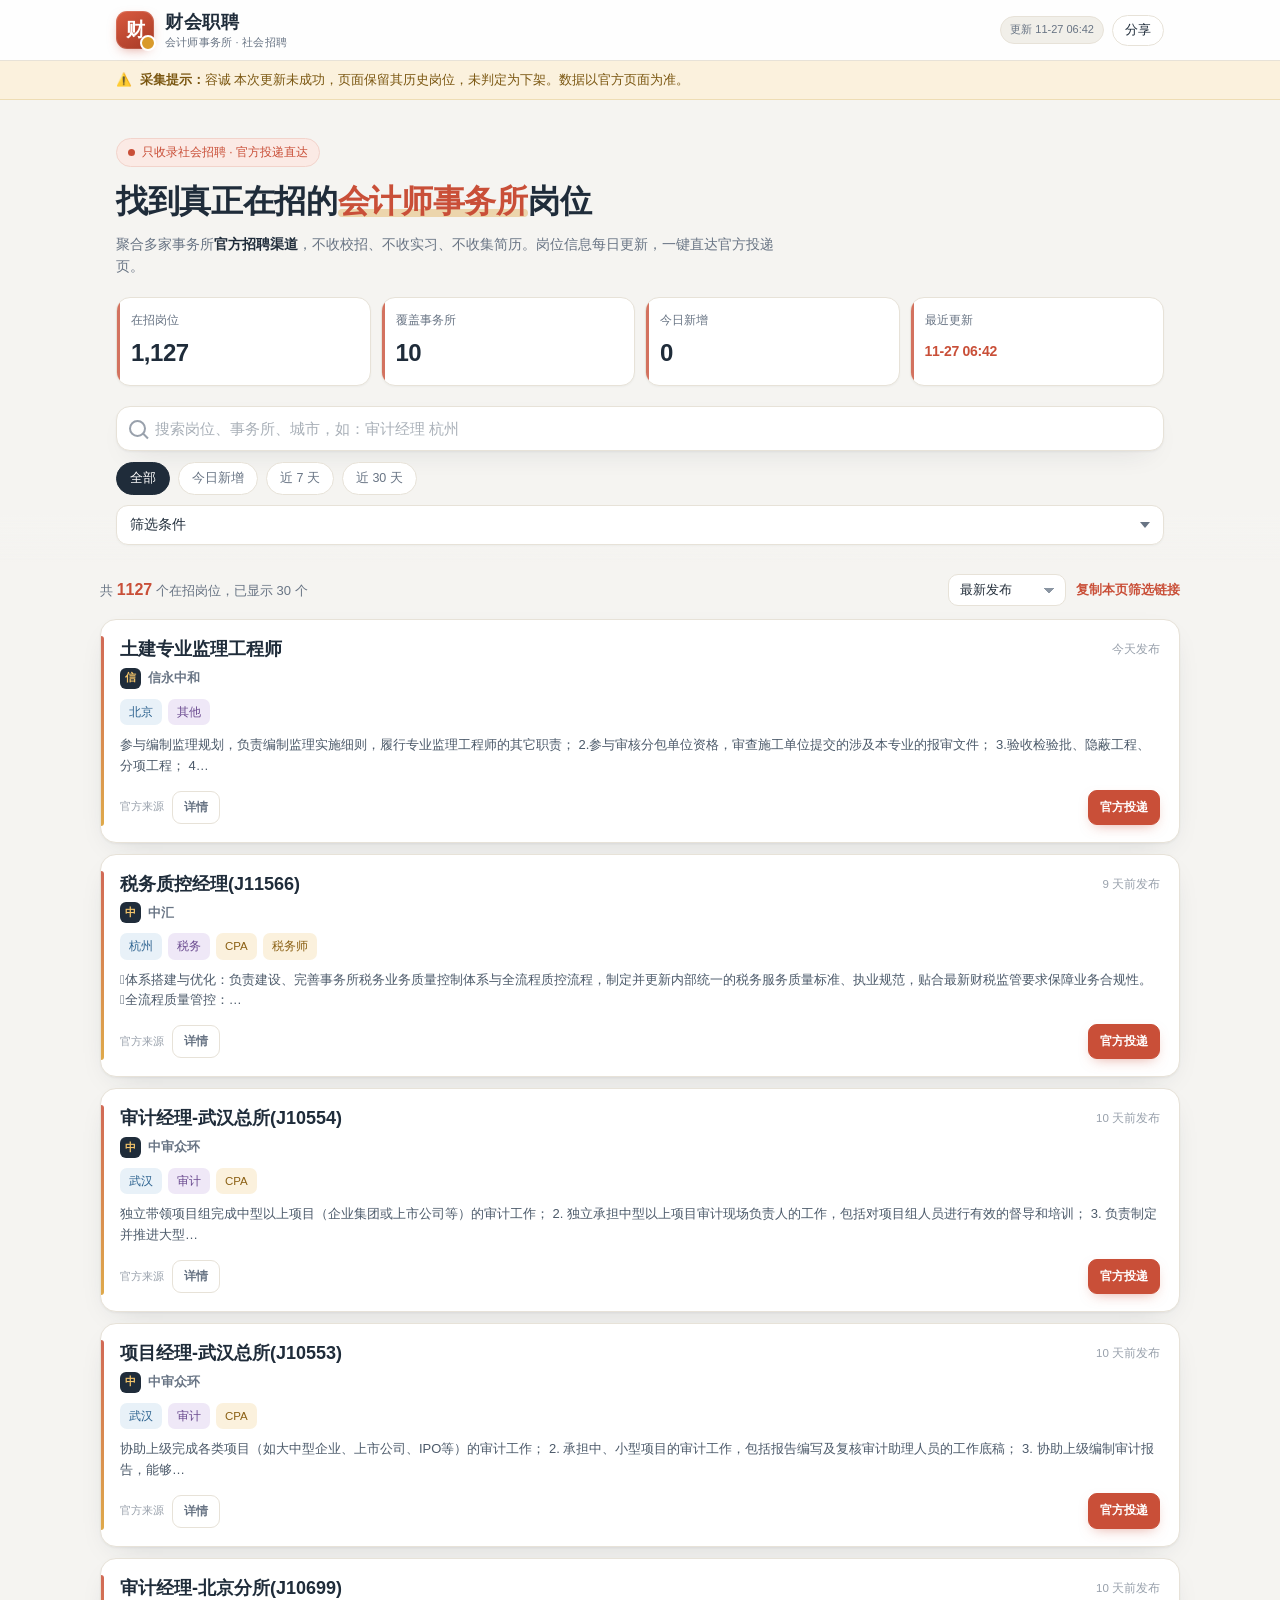
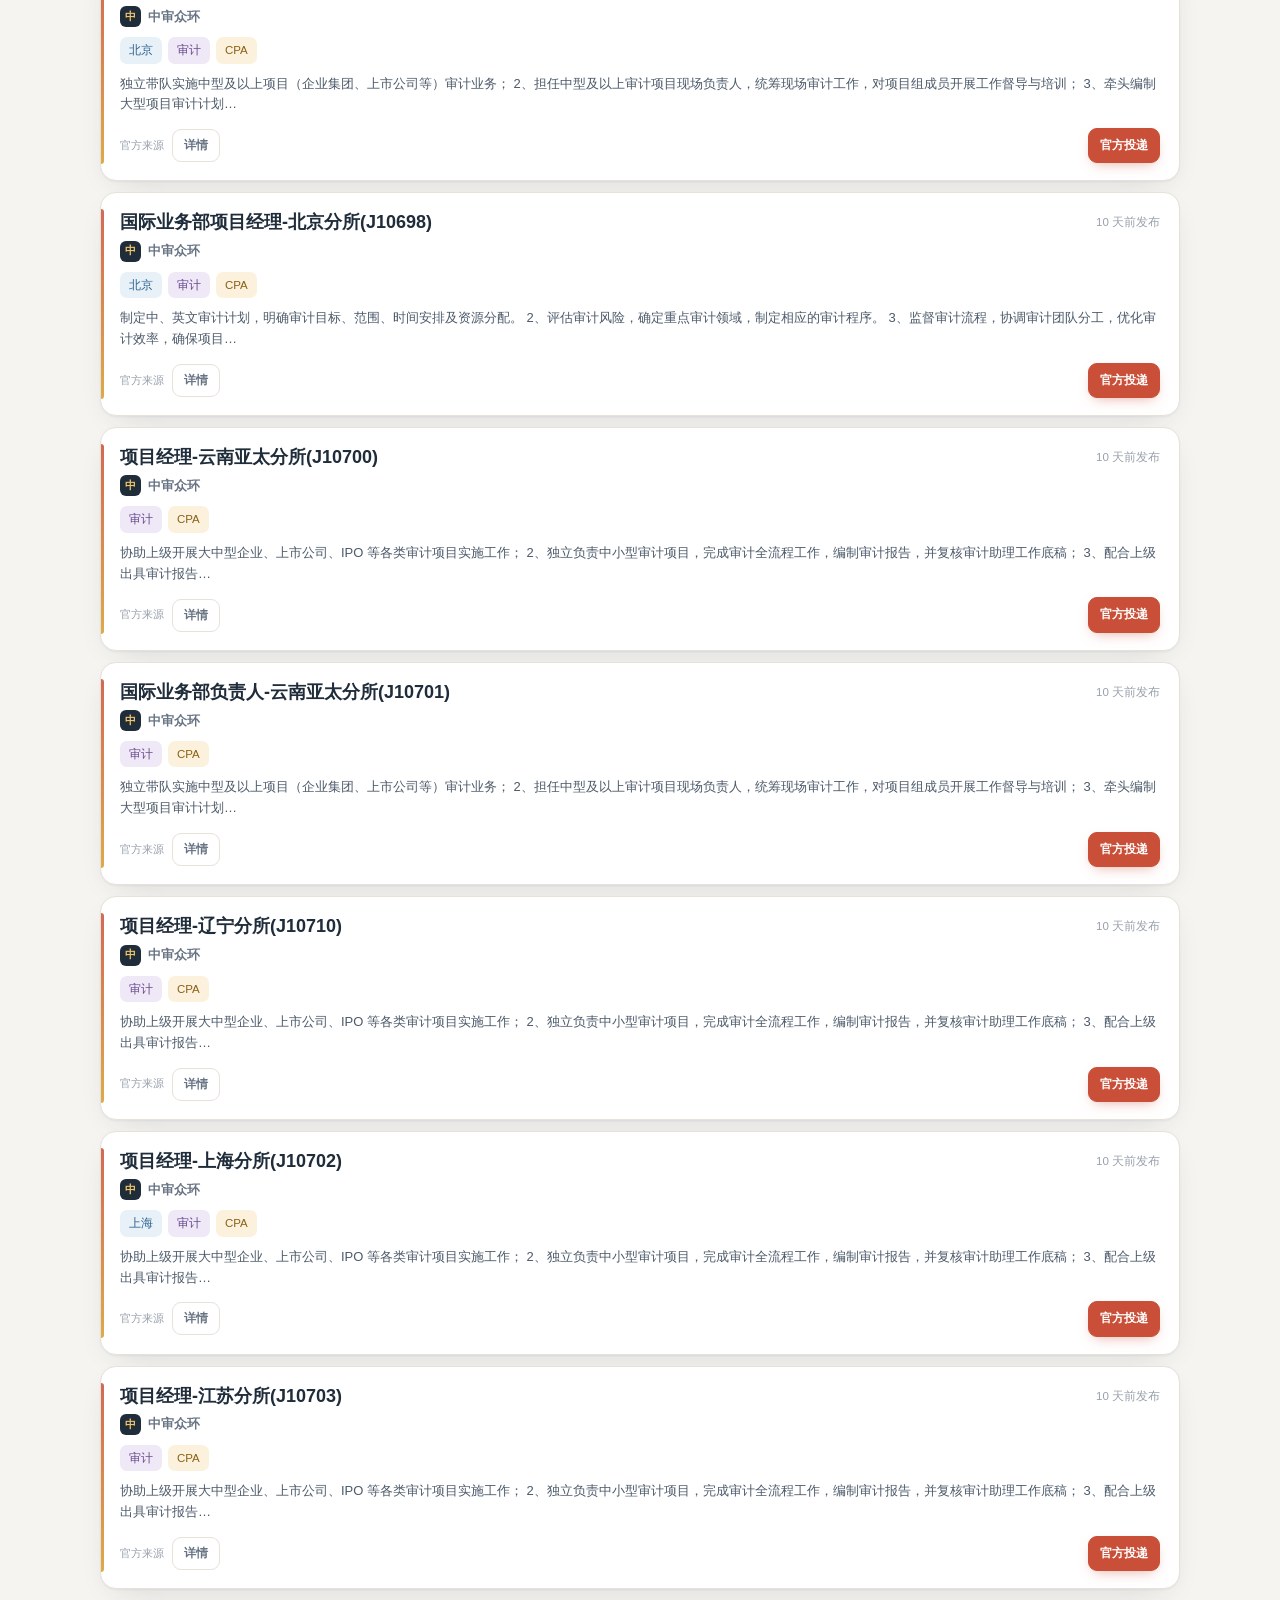
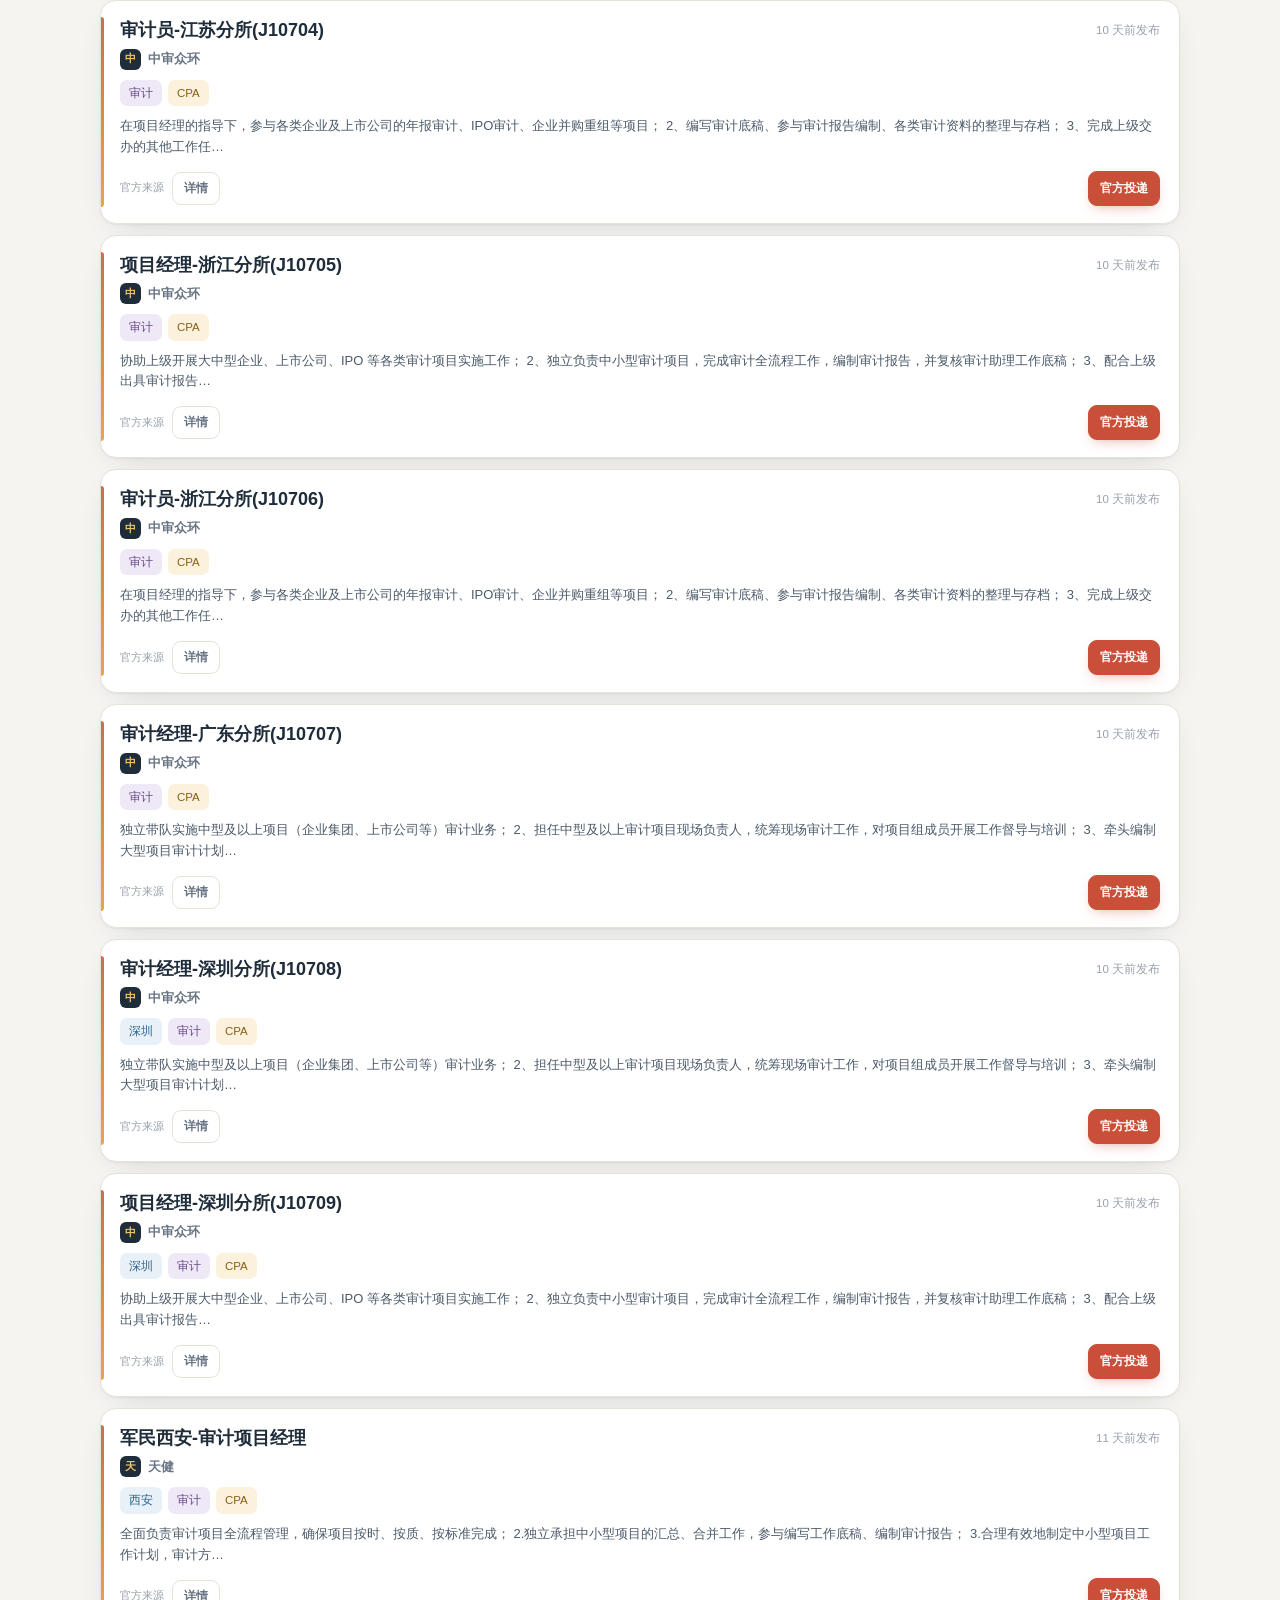
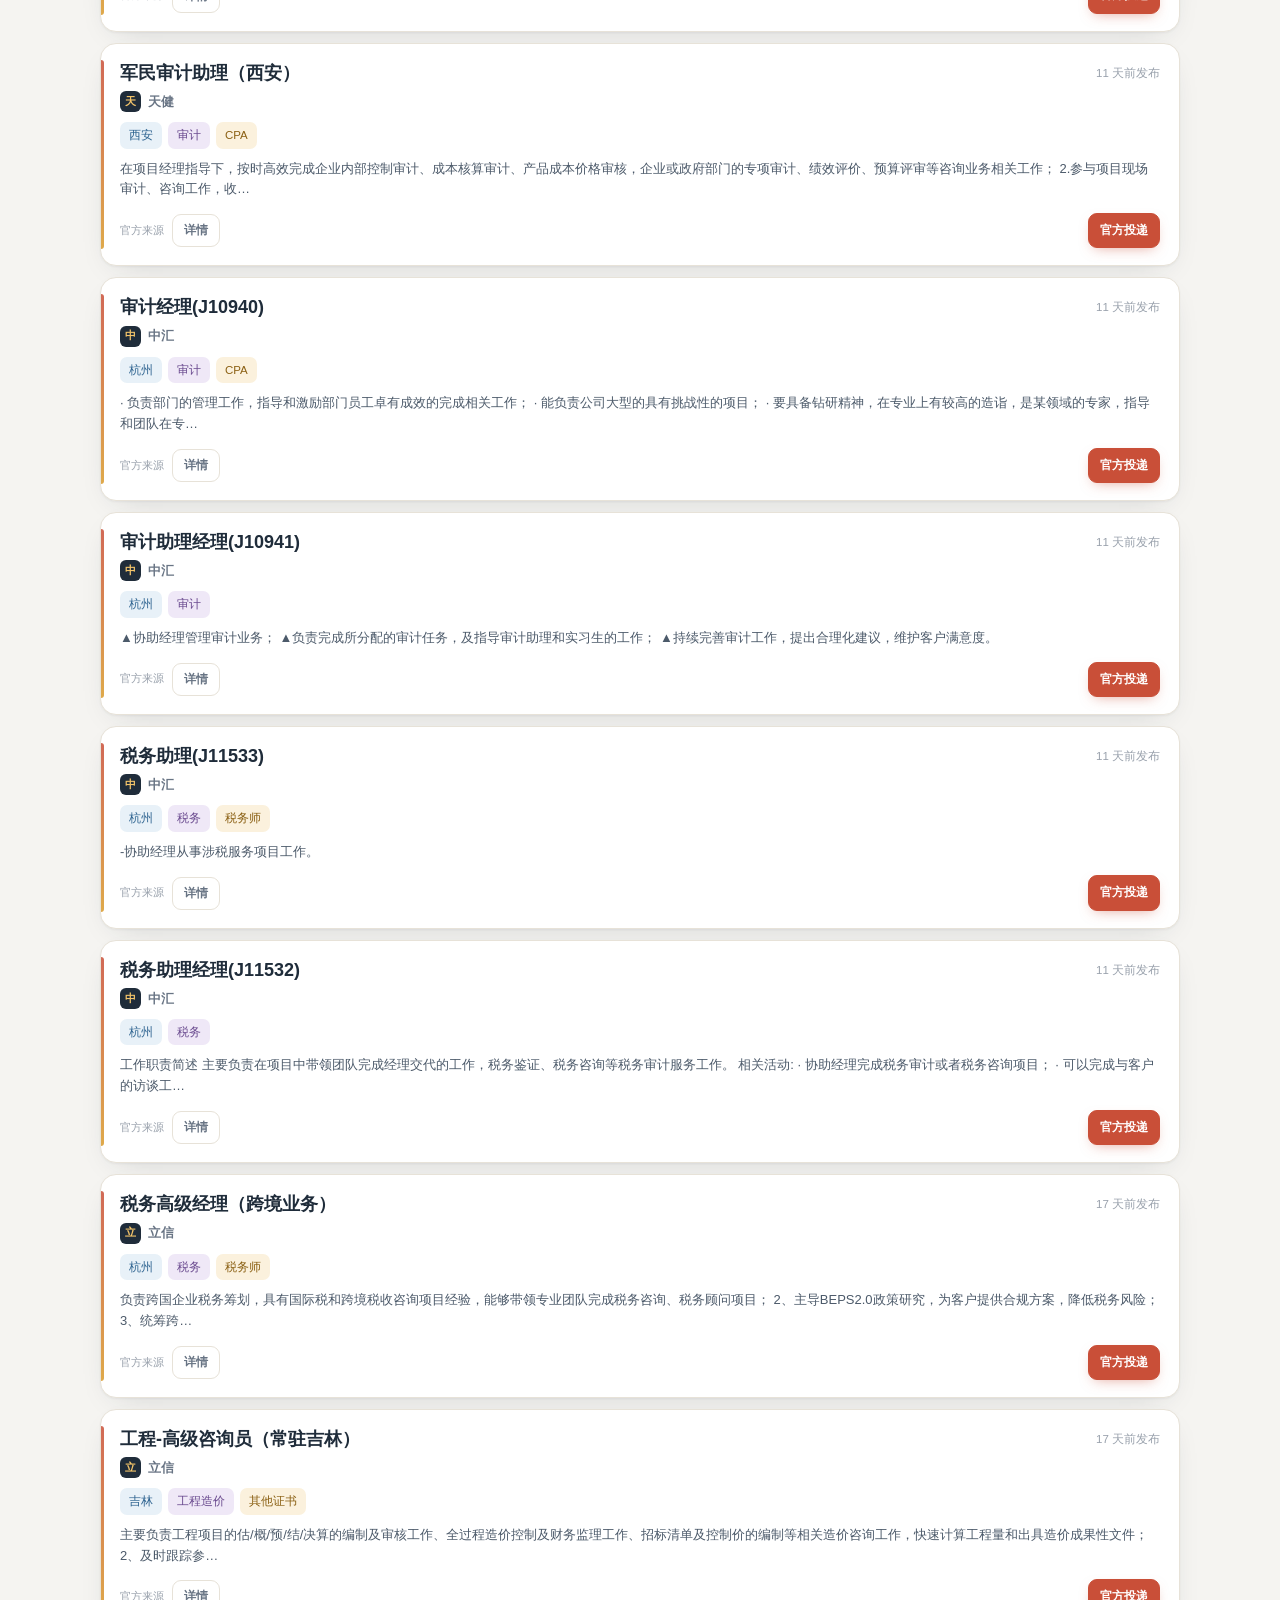
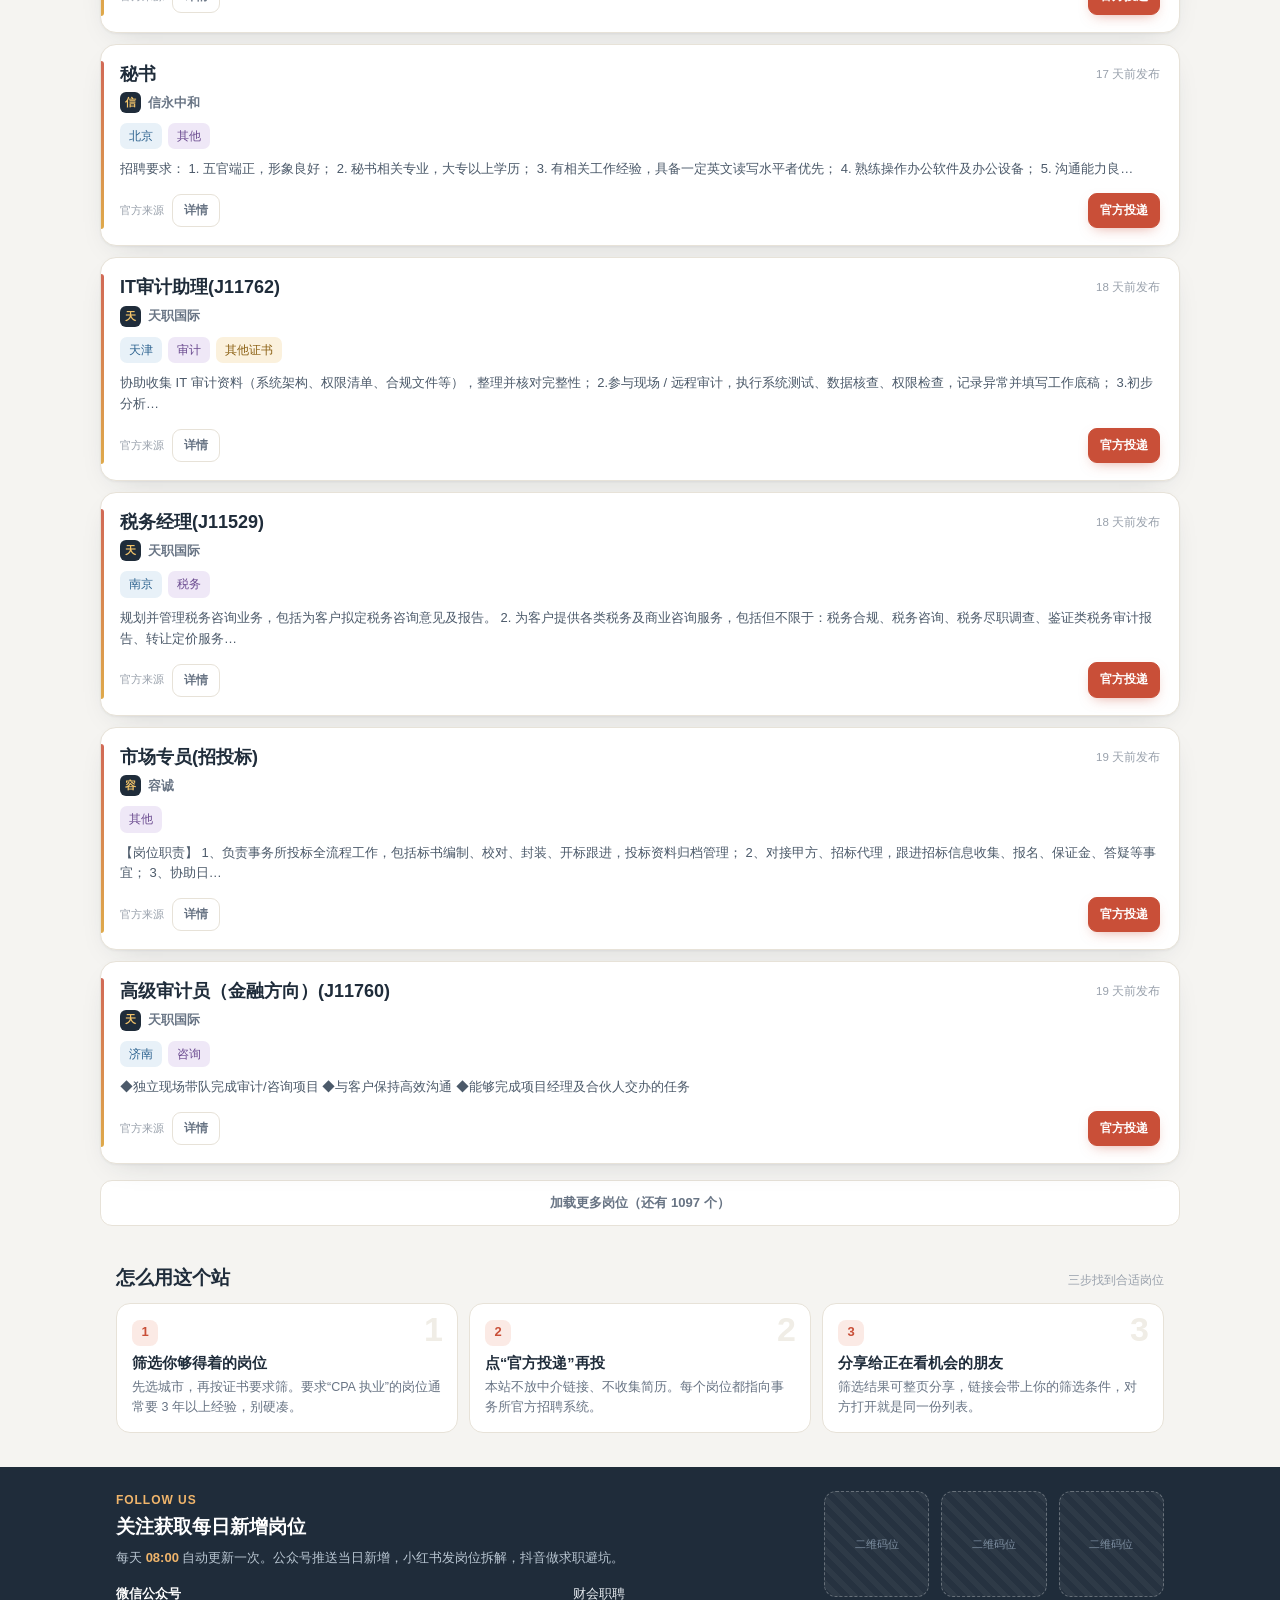
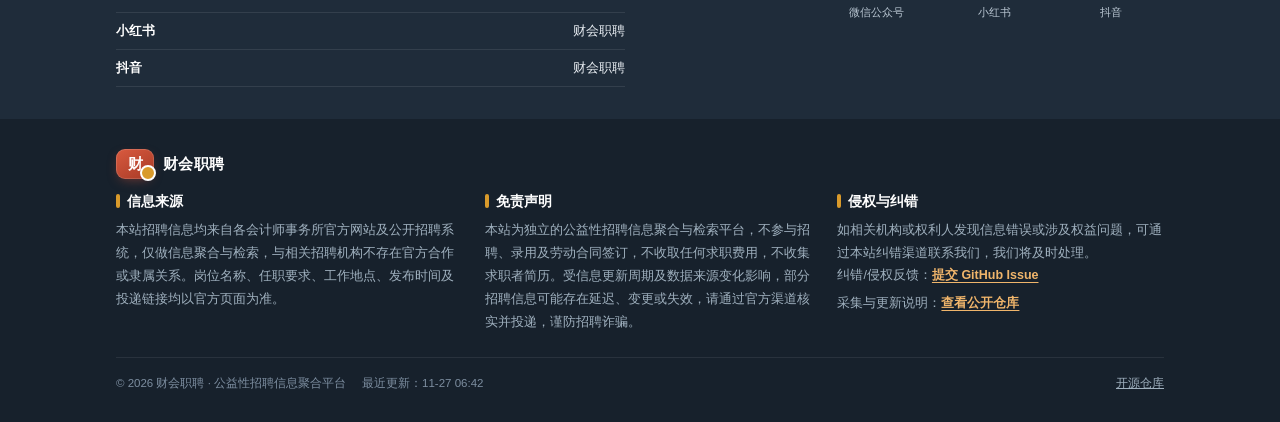
==== commit 7af47ae4: "seo: 完善标题关键词描述、sitemap、robots、IndexNow 与无PII统计" ====
--- a/index.html
+++ b/index.html
@@ -4,13 +4,24 @@
 <meta charset="UTF-8">
 <meta name="viewport" content="width=device-width, initial-scale=1, viewport-fit=cover">
 <meta name="theme-color" content="#c94f38">
-<title>财会职聘 · 会计师事务所社会招聘聚合</title>
-<meta name="description" content="财会职聘：聚合天健、立信、容诚、信永中和、天职国际、致同、大华、中汇、中审众环、安永等会计师事务所官方社会招聘岗位，支持城市、事务所、岗位类别、证书要求组合筛选。">
+<title>财会职聘_会计师事务所社会招聘_官方岗位聚合</title>
+<meta name="keywords" content="财会职聘,会计师事务所招聘,会计师事务所社招,注册会计师招聘,审计招聘,税务招聘,CPA招聘,税务师招聘,ACCA招聘,社会招聘">
+<meta name="description" content="财会职聘聚合天健、立信、容诚、信永中和、天职国际、致同、大华、中汇、中审众环、安永等会计师事务所官方社会招聘岗位，支持城市、事务所、岗位类别、证书要求组合筛选，只收社招、不收校招实习，官方投递链接直达。">
+<meta name="robots" content="index,follow,max-image-preview:large">
+<link rel="canonical" href="https://Lee-Dwan.github.io/caikuai-zhipin/">
+<meta property="og:site_name" content="财会职聘">
 <meta property="og:title" content="财会职聘 · 会计师事务所社会招聘聚合">
 <meta property="og:description" content="只收社会招聘，官方投递链接直达。支持全国城市筛选、事务所筛选、CPA/税务师/中级/ACCA 证书筛选。">
 <meta property="og:type" content="website">
+<meta property="og:url" content="https://Lee-Dwan.github.io/caikuai-zhipin/">
+<meta property="og:locale" content="zh_CN">
+<meta name="twitter:card" content="summary">
+<script type="application/ld+json">
+{"@context":"https://schema.org","@type":"WebSite","name":"财会职聘","url":"https://Lee-Dwan.github.io/caikuai-zhipin/","description":"会计师事务所社会招聘信息聚合与检索平台，聚合官方招聘渠道，只收社招，不收集简历。","inLanguage":"zh-CN"}
+</script>
 <link rel="icon" href="data:image/svg+xml,%3Csvg xmlns='http://www.w3.org/2000/svg' viewBox='0 0 32 32'%3E%3Crect width='32' height='32' rx='9' fill='%23c94f38'/%3E%3Ctext x='16' y='23' font-size='18' font-family='sans-serif' fill='%23ffffff' text-anchor='middle' font-weight='800'%3E财%3C/text%3E%3C/svg%3E">
 <link rel="stylesheet" href="assets/css/style.css">
+<script src="assets/js/analytics.js" defer></script>
 </head>
 <body>
 
@@ -181,8 +192,8 @@
         <h3>侵权与纠错</h3>
         <p>如相关机构或权利人发现信息错误或涉及权益问题，可通过本站纠错渠道联系我们，我们将及时处理。</p>
         <ul>
-          <li>纠错/侵权反馈：<a href="https://github.com/caikuai-zhaopin/caikuai-zhipin/issues/new?title=纠错%2F侵权反馈" target="_blank" rel="noopener">提交 GitHub Issue</a></li>
-          <li>采集与更新说明：<a href="https://github.com/caikuai-zhaopin/caikuai-zhipin" target="_blank" rel="noopener">查看公开仓库</a></li>
+          <li>纠错/侵权反馈：<a href="https://github.com/Lee-Dwan/caikuai-zhipin/issues/new?title=纠错%2F侵权反馈" target="_blank" rel="noopener">提交 GitHub Issue</a></li>
+          <li>采集与更新说明：<a href="https://github.com/Lee-Dwan/caikuai-zhipin" target="_blank" rel="noopener">查看公开仓库</a></li>
         </ul>
       </div>
     </div>
@@ -190,7 +201,7 @@
     <div class="footer-bottom">
       <span>© <span id="year">2026</span> 财会职聘 · 公益性招聘信息聚合平台</span>
       <span id="footerUpdate">最近更新：–</span>
-      <a href="https://github.com/caikuai-zhaopin/caikuai-zhipin" id="repoLink" rel="noopener" target="_blank">开源仓库</a>
+      <a href="https://github.com/Lee-Dwan/caikuai-zhipin" id="repoLink" rel="noopener" target="_blank">开源仓库</a>
     </div>
   </div>
 </footer>
--- a/assets/css/style.css
+++ b/assets/css/style.css
@@ -233,12 +233,12 @@
   .site-footer{padding-bottom:30px}
   .sheet{border-radius:18px;margin-bottom:6vh}
   .sheet-mask{align-items:center}
-  .filter-toggle{display:none}
-  .filter-panel{display:block !important;margin-top:6px}
+  .filter-toggle{display:flex}
+  .filter-panel.open{margin-top:6px}
 }
 @media (min-width:980px){
   .hero{padding-top:38px}
-  .filter-panel{display:grid !important;grid-template-columns:1.05fr 1fr 1fr;gap:0 26px;padding:2px 20px 16px}
+  .filter-panel.open{display:grid;grid-template-columns:1.05fr 1fr 1fr;gap:0 26px;padding:2px 20px 16px}
   .filter-group{border-bottom:0;padding:13px 0}
   .filter-ops{grid-column:1/-1;border-top:1px dashed var(--line);margin-top:2px;padding-top:13px}
 }
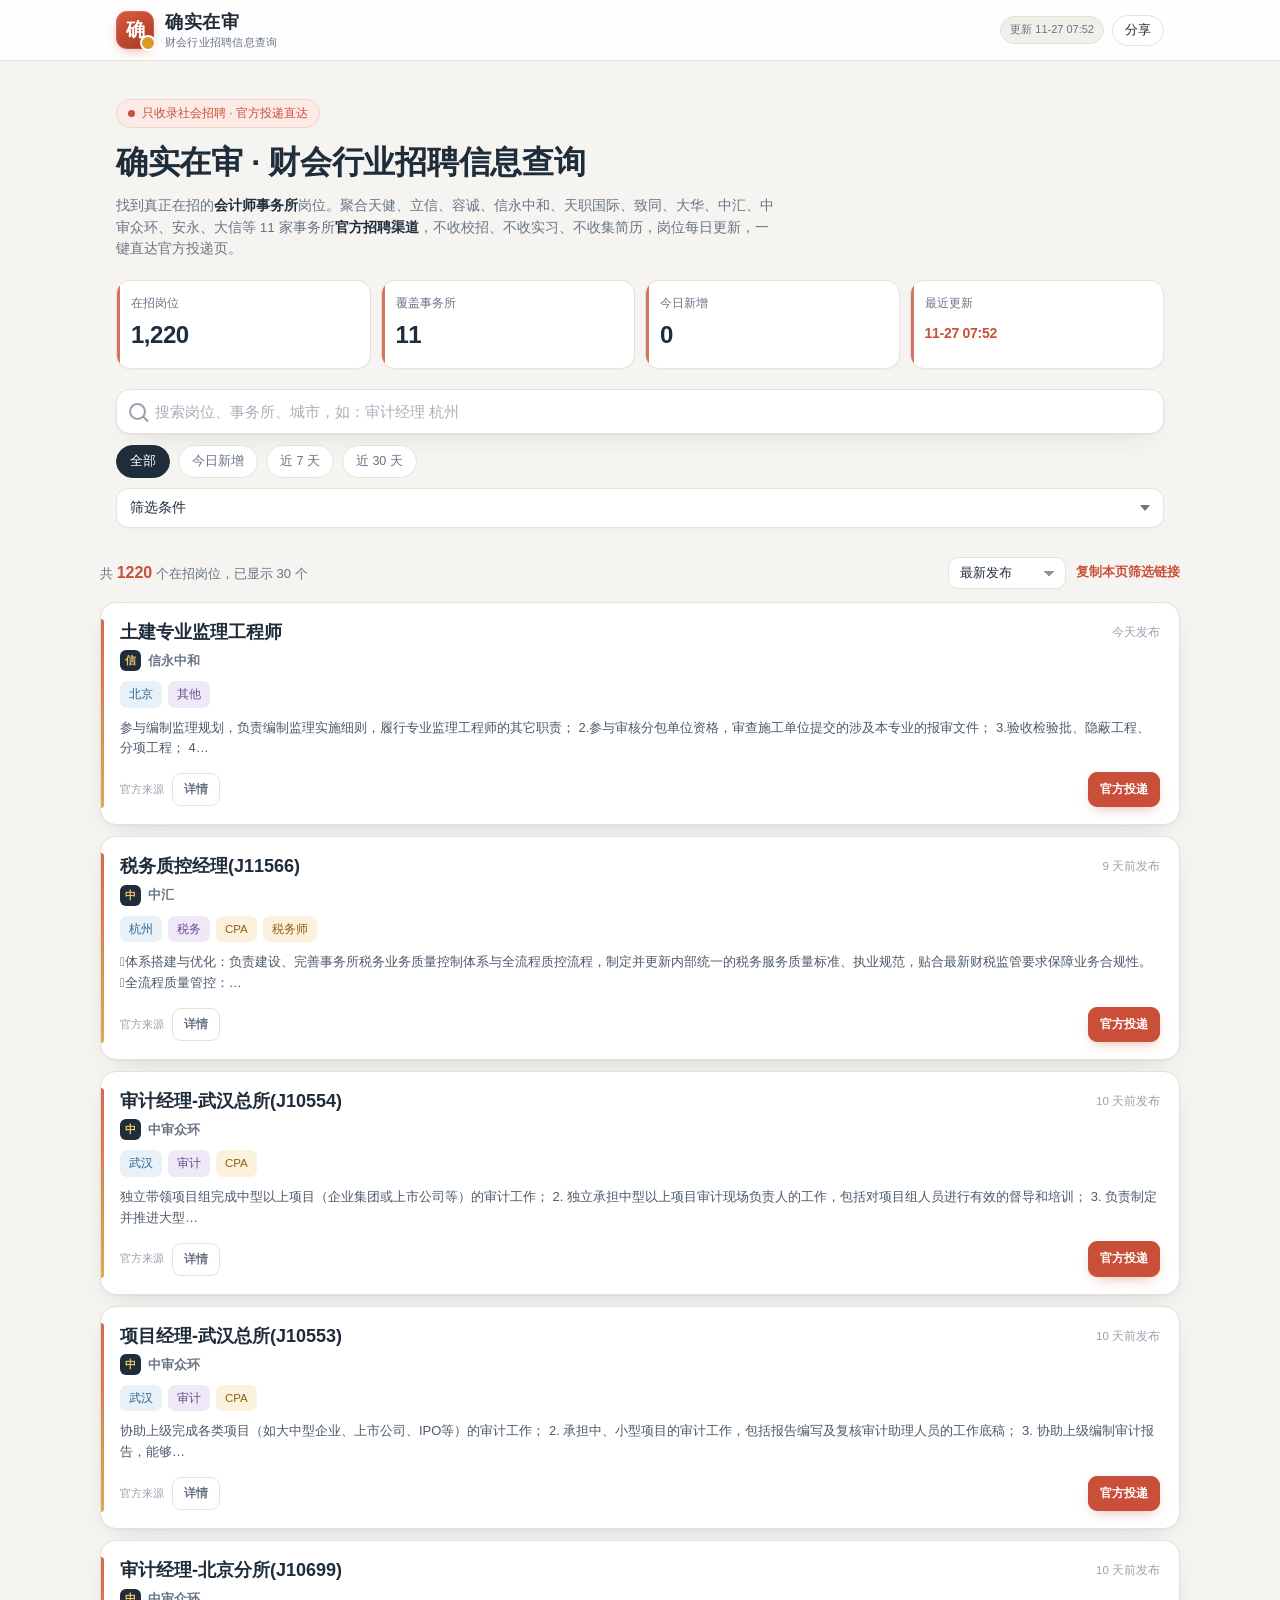
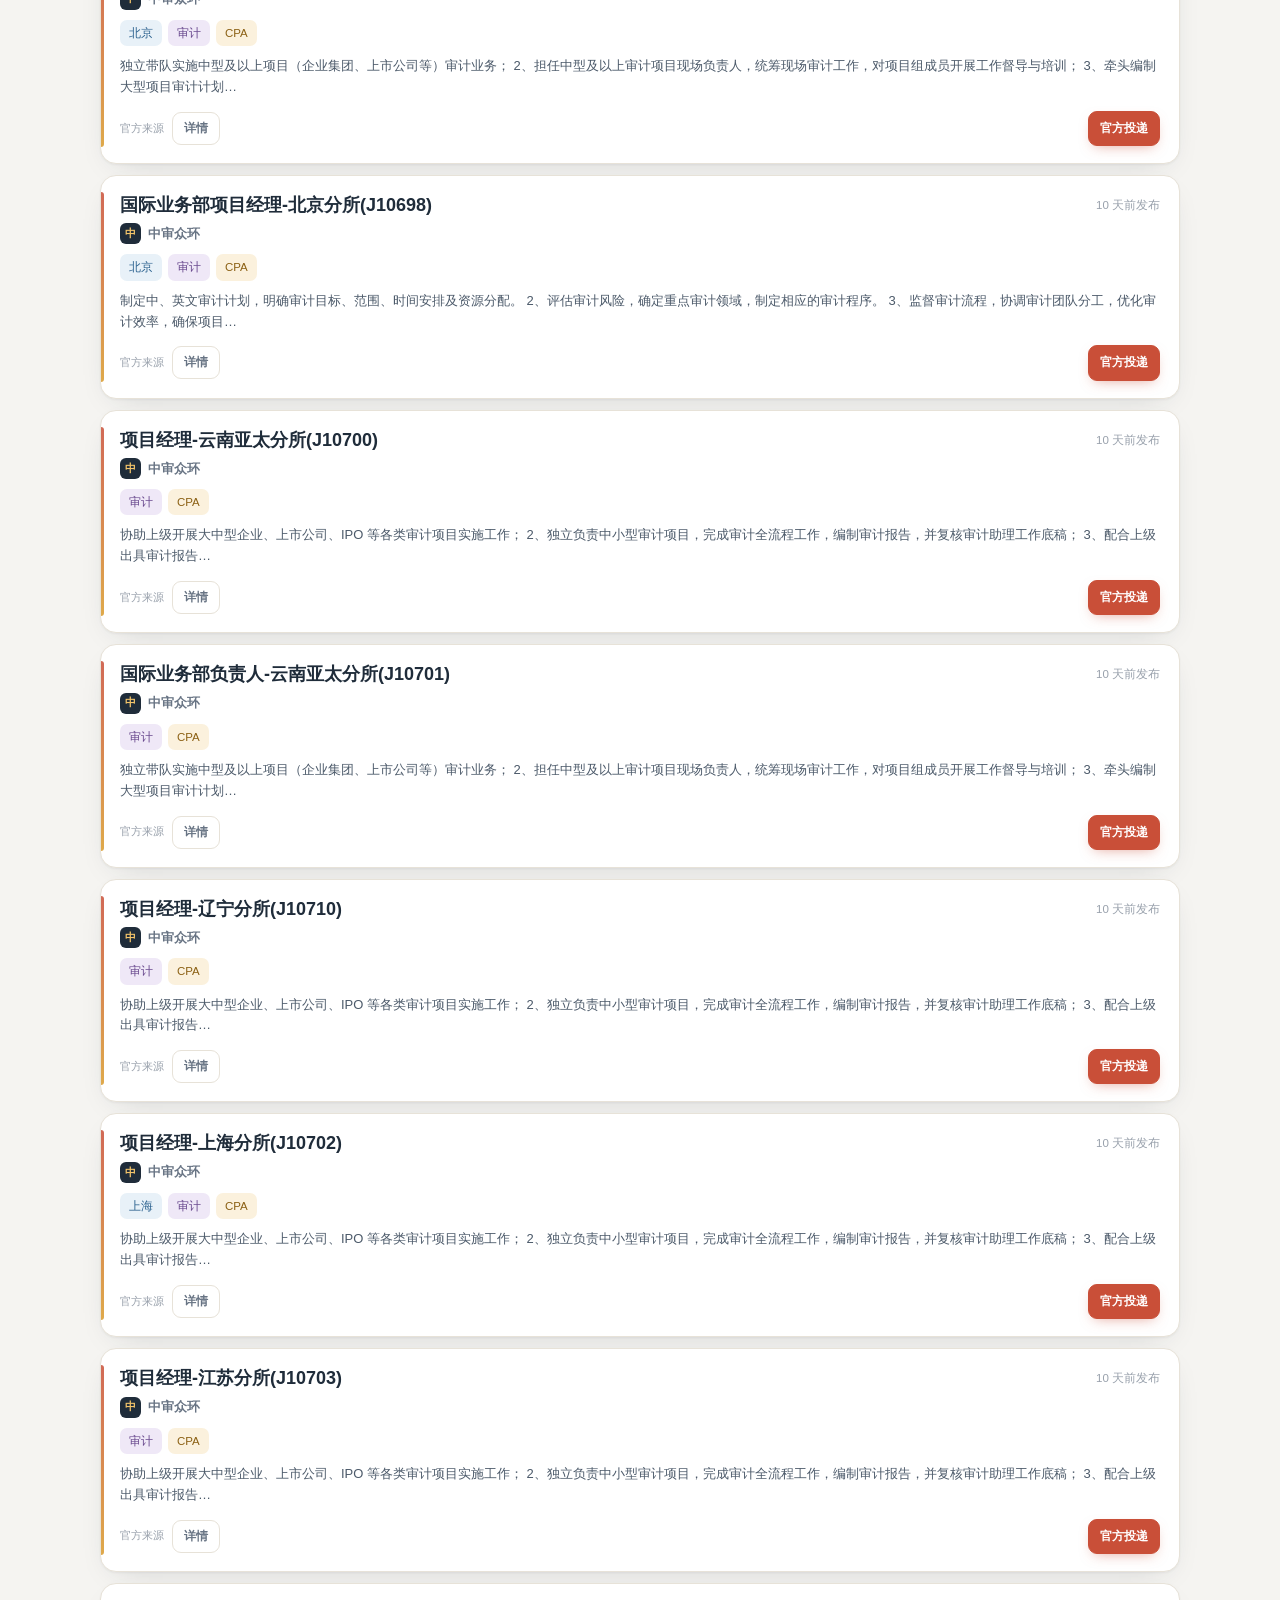
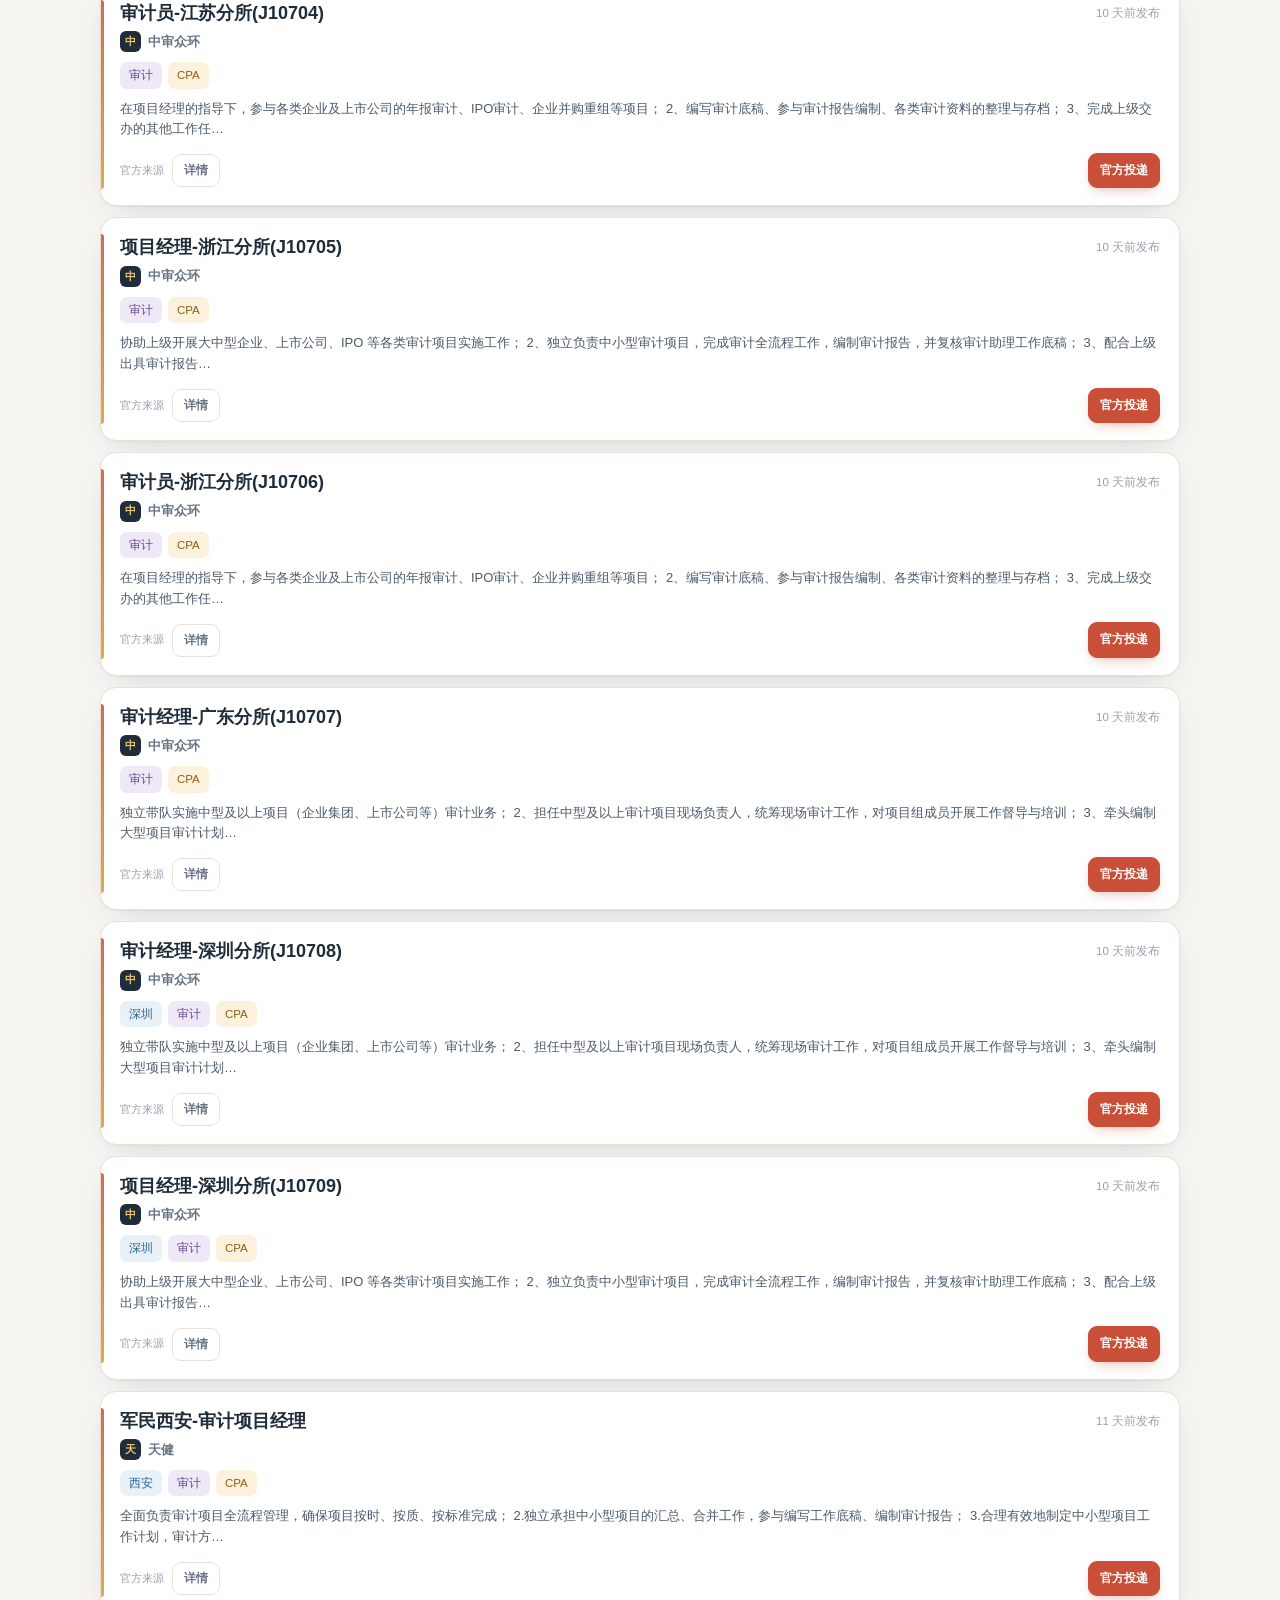
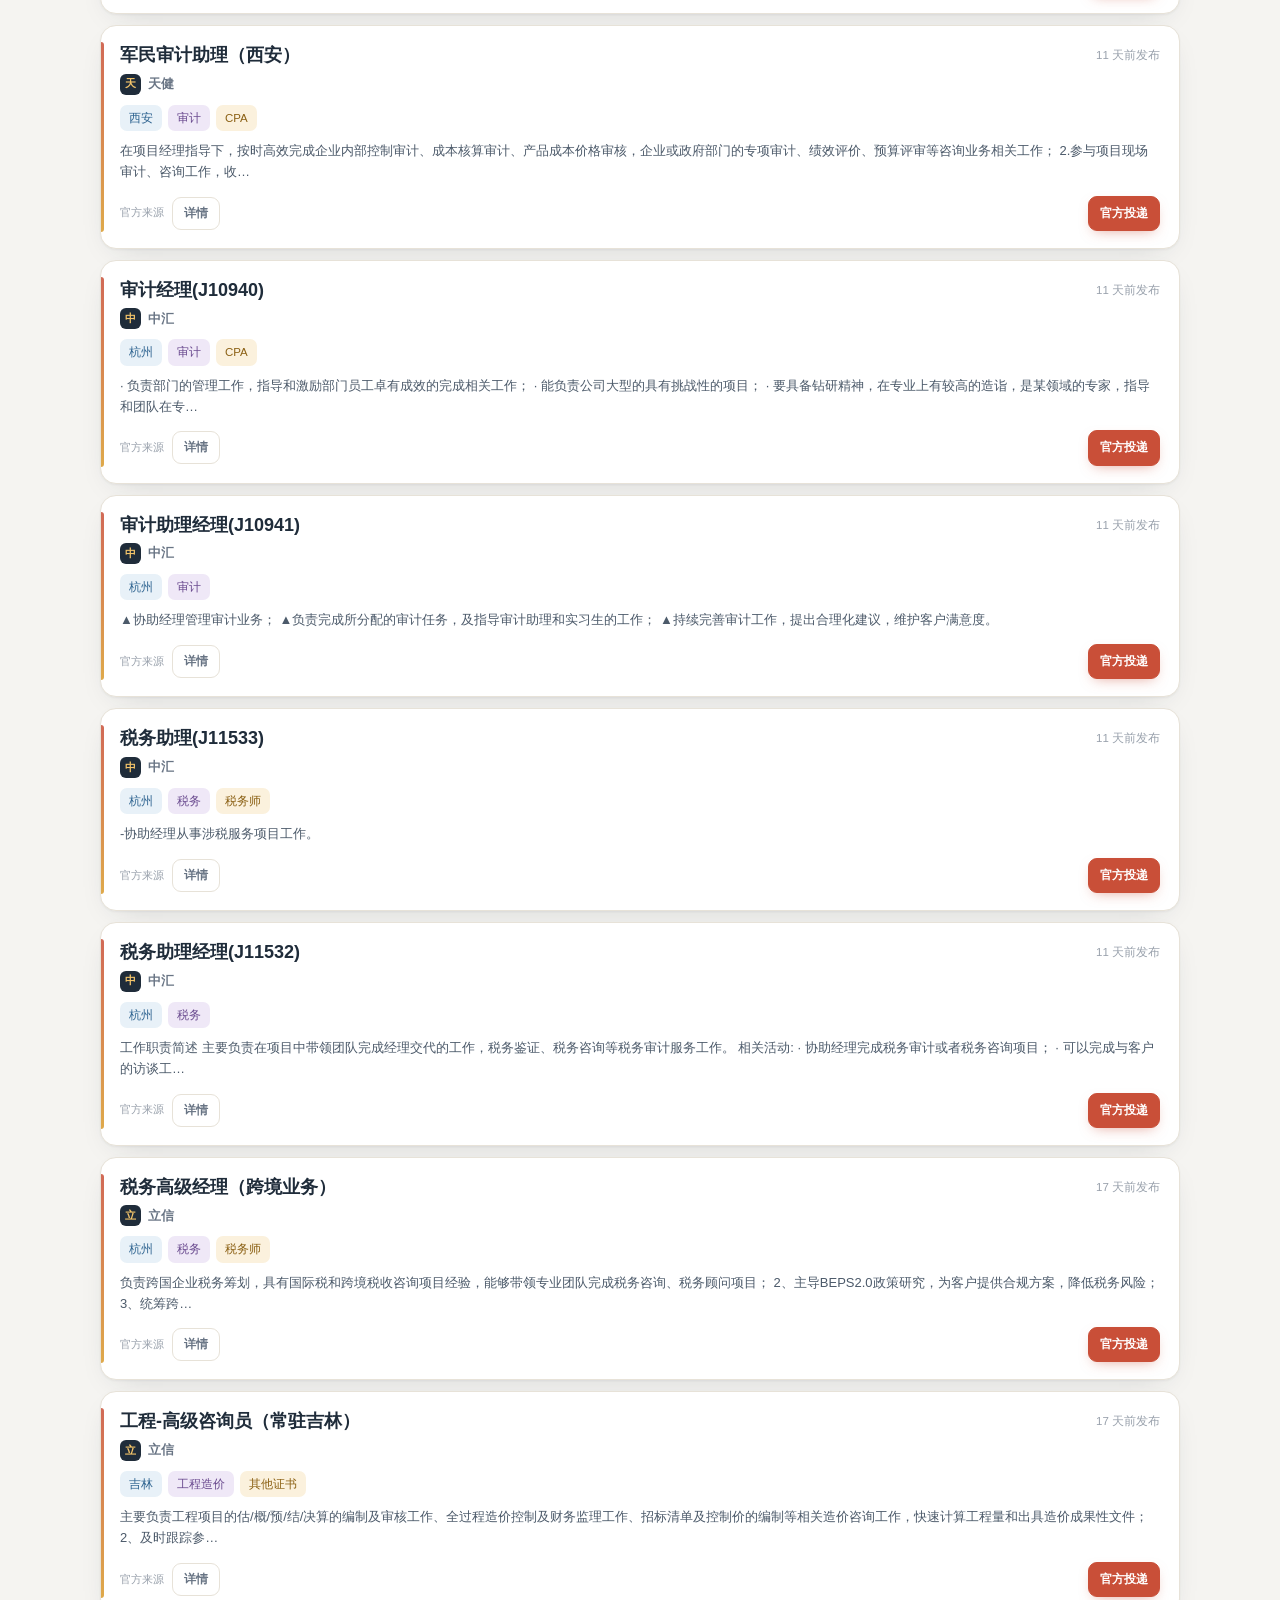
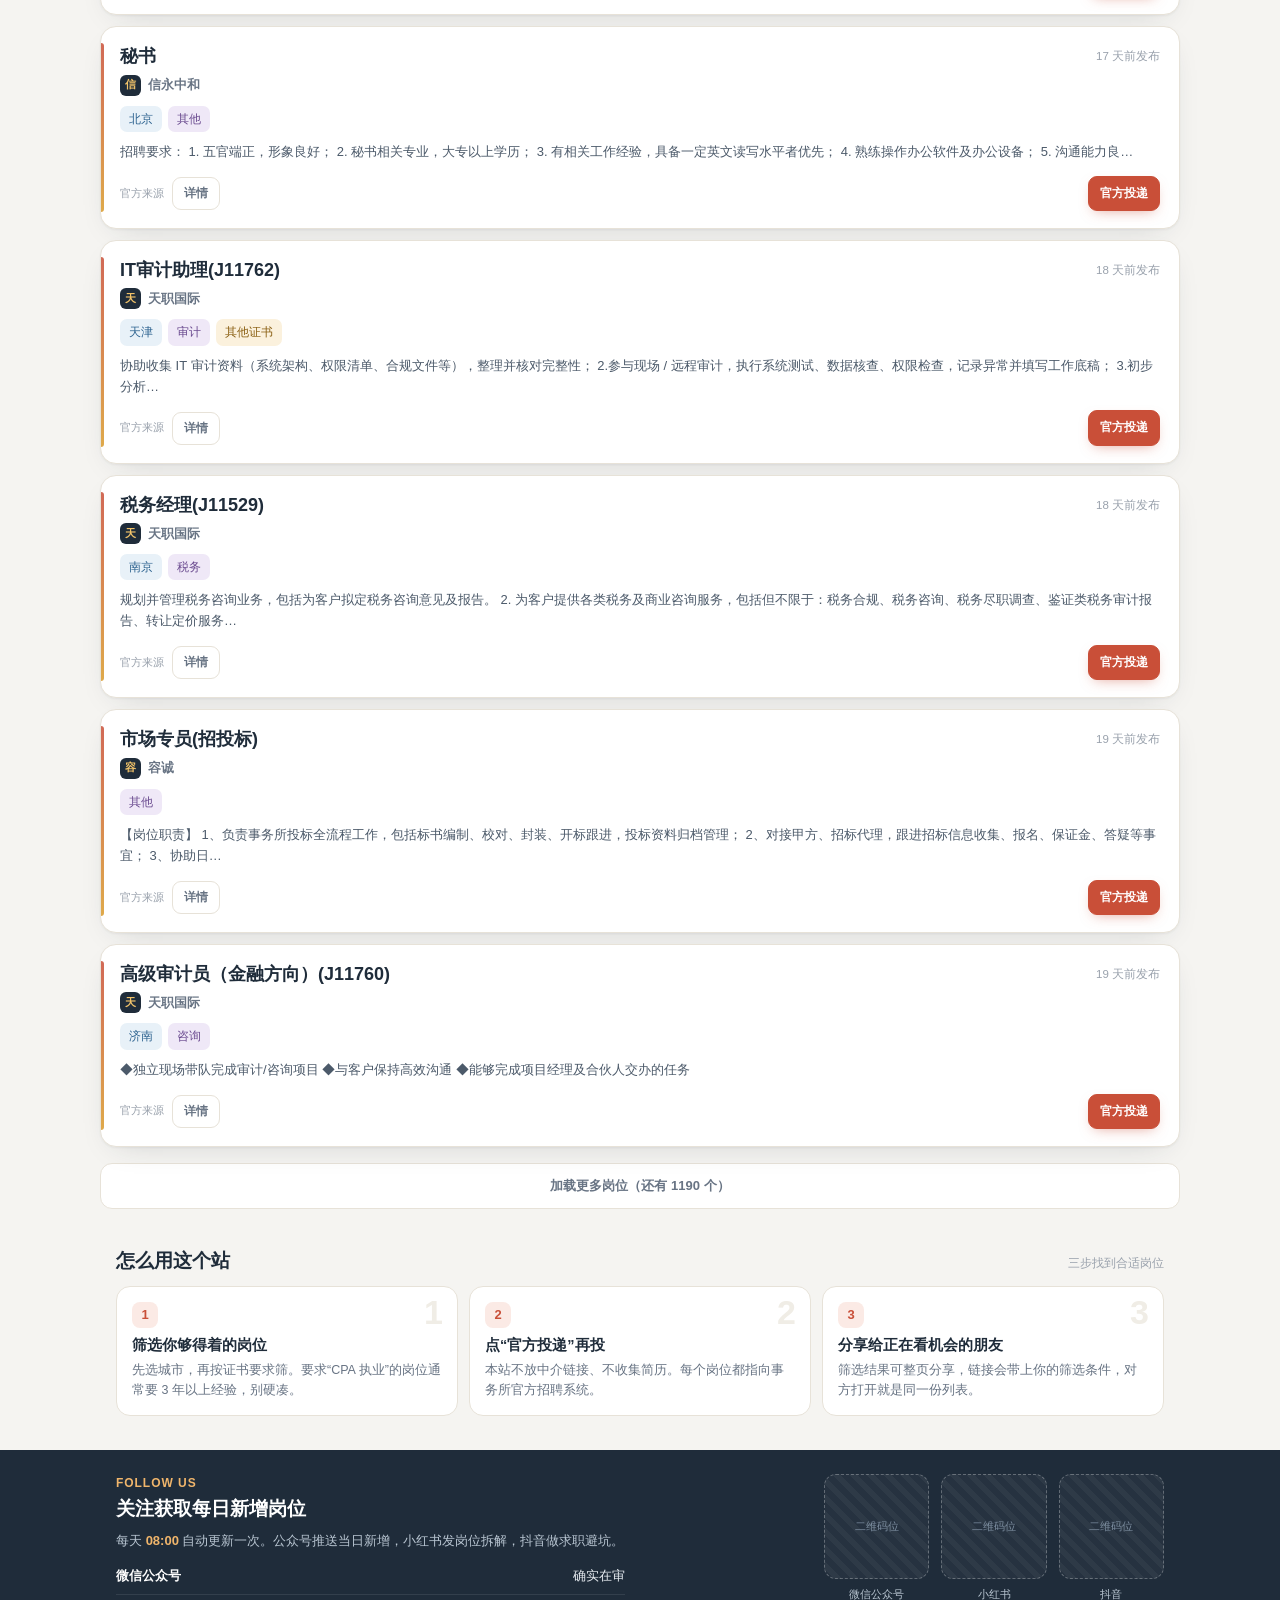
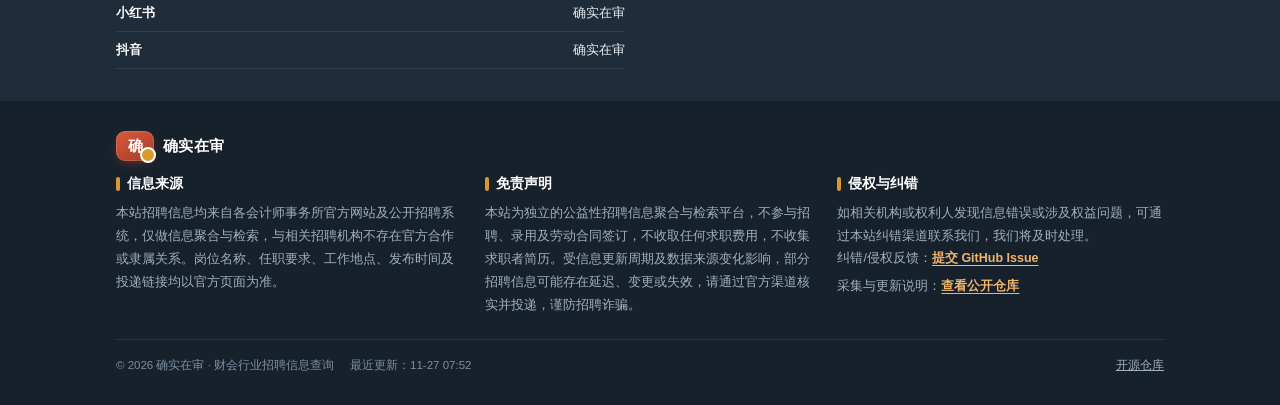
==== commit 7da42a61: "rebrand: 财会职聘更名为确实在审，强化SEO静态可索引内容 - 品牌统一为「确实在审」，副标题「财会行业招聘信息查询」 - 更新 title/keywords/description/og/J" ====
--- a/index.html
+++ b/index.html
@@ -4,22 +4,28 @@
 <meta charset="UTF-8">
 <meta name="viewport" content="width=device-width, initial-scale=1, viewport-fit=cover">
 <meta name="theme-color" content="#c94f38">
-<title>财会职聘_会计师事务所社会招聘_官方岗位聚合</title>
-<meta name="keywords" content="财会职聘,会计师事务所招聘,会计师事务所社招,注册会计师招聘,审计招聘,税务招聘,CPA招聘,税务师招聘,ACCA招聘,社会招聘">
-<meta name="description" content="财会职聘聚合天健、立信、容诚、信永中和、天职国际、致同、大华、中汇、中审众环、安永等会计师事务所官方社会招聘岗位，支持城市、事务所、岗位类别、证书要求组合筛选，只收社招、不收校招实习，官方投递链接直达。">
+<title>确实在审_财会行业招聘信息查询_会计师事务所社招</title>
+<meta name="keywords" content="确实在审,财会行业招聘,财会招聘信息查询,会计师事务所招聘,会计师事务所社招,注册会计师招聘,审计招聘,税务招聘,CPA招聘,税务师招聘,ACCA招聘,社会招聘">
+<meta name="description" content="确实在审（财会行业招聘信息查询）聚合天健、立信、容诚、信永中和、天职国际、致同、大华、中汇、中审众环、安永、大信等会计师事务所官方社会招聘岗位，支持城市、事务所、岗位类别、证书要求组合筛选，只收社招、不收校招实习，官方投递链接直达。">
 <meta name="robots" content="index,follow,max-image-preview:large">
 <link rel="canonical" href="https://Lee-Dwan.github.io/caikuai-zhipin/">
-<meta property="og:site_name" content="财会职聘">
-<meta property="og:title" content="财会职聘 · 会计师事务所社会招聘聚合">
-<meta property="og:description" content="只收社会招聘，官方投递链接直达。支持全国城市筛选、事务所筛选、CPA/税务师/中级/ACCA 证书筛选。">
+<meta property="og:site_name" content="确实在审">
+<meta property="og:title" content="确实在审 · 财会行业招聘信息查询">
+<meta property="og:description" content="确实在审 · 财会行业招聘信息查询。只收社会招聘，官方投递链接直达，支持城市、事务所、CPA/税务师/中级/ACCA 证书组合筛选。">
 <meta property="og:type" content="website">
 <meta property="og:url" content="https://Lee-Dwan.github.io/caikuai-zhipin/">
 <meta property="og:locale" content="zh_CN">
 <meta name="twitter:card" content="summary">
 <script type="application/ld+json">
-{"@context":"https://schema.org","@type":"WebSite","name":"财会职聘","url":"https://Lee-Dwan.github.io/caikuai-zhipin/","description":"会计师事务所社会招聘信息聚合与检索平台，聚合官方招聘渠道，只收社招，不收集简历。","inLanguage":"zh-CN"}
+{"@context":"https://schema.org","@type":"WebSite","name":"确实在审","url":"https://Lee-Dwan.github.io/caikuai-zhipin/","description":"确实在审是财会行业招聘信息查询与检索平台，聚合会计师事务所官方招聘渠道，只收社招，不收集简历。","inLanguage":"zh-CN"}
 </script>
-<link rel="icon" href="data:image/svg+xml,%3Csvg xmlns='http://www.w3.org/2000/svg' viewBox='0 0 32 32'%3E%3Crect width='32' height='32' rx='9' fill='%23c94f38'/%3E%3Ctext x='16' y='23' font-size='18' font-family='sans-serif' fill='%23ffffff' text-anchor='middle' font-weight='800'%3E财%3C/text%3E%3C/svg%3E">
+<script type="application/ld+json">
+{"@context":"https://schema.org","@type":"Organization","name":"确实在审","url":"https://Lee-Dwan.github.io/caikuai-zhipin/","description":"财会行业招聘信息查询平台","logo":"https://Lee-Dwan.github.io/caikuai-zhipin/","sameAs":[]}
+</script>
+<!-- 搜索引擎站点验证：注册 Bing Webmaster / 百度搜索资源平台后，将验证码替换到 content 并取消对应注释即可 -->
+<!-- <meta name="msvalidate.01" content="替换为你的Bing验证码"> -->
+<!-- <meta name="baidu-site-verification" content="替换为你的百度验证码"> -->
+<link rel="icon" href="data:image/svg+xml,%3Csvg xmlns='http://www.w3.org/2000/svg' viewBox='0 0 32 32'%3E%3Crect width='32' height='32' rx='9' fill='%23c94f38'/%3E%3Ctext x='16' y='23' font-size='18' font-family='sans-serif' fill='%23ffffff' text-anchor='middle' font-weight='800'%3E确%3C/text%3E%3C/svg%3E">
 <link rel="stylesheet" href="assets/css/style.css">
 <script src="assets/js/analytics.js" defer></script>
 </head>
@@ -27,11 +33,11 @@
 
 <header class="site-header">
   <div class="wrap header-inner">
-    <a class="brand" href="index.html" aria-label="财会职聘首页">
-      <span class="brand-mark">财</span>
+    <a class="brand" href="index.html" aria-label="确实在审首页">
+      <span class="brand-mark">确</span>
       <span class="brand-text">
-        <strong>财会职聘</strong>
-        <small>会计师事务所 · 社会招聘</small>
+        <strong>确实在审</strong>
+        <small>财会行业招聘信息查询</small>
       </span>
     </a>
     <div class="header-actions">
@@ -46,8 +52,8 @@
 <main>
   <section class="hero wrap">
     <span class="hero-eyebrow">只收录社会招聘 · 官方投递直达</span>
-    <h1>找到真正在招的<em>会计师事务所</em>岗位</h1>
-    <p class="hero-sub">聚合多家事务所<strong>官方招聘渠道</strong>，不收校招、不收实习、不收集简历。岗位信息每日更新，一键直达官方投递页。</p>
+    <h1>确实在审 · 财会行业招聘信息查询</h1>
+    <p class="hero-sub">找到真正在招的<strong>会计师事务所</strong>岗位。聚合天健、立信、容诚、信永中和、天职国际、致同、大华、中汇、中审众环、安永、大信等 11 家事务所<strong>官方招聘渠道</strong>，不收校招、不收实习、不收集简历，岗位每日更新，一键直达官方投递页。</p>
 
     <dl class="stats" id="stats">
       <div class="stat"><dt>在招岗位</dt><dd data-k="activeJobs">–</dd></div>
@@ -56,6 +62,19 @@
       <div class="stat"><dt>最近更新</dt><dd data-k="updated" class="stat-date">–</dd></div>
     </dl>
   </section>
+
+  <noscript>
+    <section class="wrap" style="padding:24px 0;">
+      <h2>确实在审 · 财会行业招聘信息查询</h2>
+      <p>确实在审是财会行业招聘信息查询平台，聚合天健、立信、容诚、信永中和、天职国际、致同、大华、中汇、中审众环、安永、大信等 11 家会计师事务所官方社会招聘岗位，支持按城市、事务所、岗位类别、证书要求组合筛选。只收录社会招聘，不收校招、实习，不收集简历，投递链接直达各事务所官方招聘页面。</p>
+      <h3>覆盖会计师事务所</h3>
+      <p>天健、立信、容诚、信永中和、天职国际、致同、大华、中汇、中审众环、安永、大信</p>
+      <h3>岗位类别</h3>
+      <p>审计、税务、咨询、评估、工程造价等</p>
+      <h3>证书要求</h3>
+      <p>CPA 注册会计师、税务师、中级会计师、ACCA 等</p>
+    </section>
+  </noscript>
 
   <section class="search-zone">
     <div class="wrap">
@@ -158,9 +177,9 @@
         <h2>关注获取每日新增岗位</h2>
         <p>每天 <strong>08:00</strong> 自动更新一次。公众号推送当日新增，小红书发岗位拆解，抖音做求职避坑。</p>
         <ul class="follow-list">
-          <li><strong>微信公众号</strong><span id="wechatName">财会职聘</span></li>
-          <li><strong>小红书</strong><span id="xhsName">财会职聘</span></li>
-          <li><strong>抖音</strong><span id="douyinName">财会职聘</span></li>
+          <li><strong>微信公众号</strong><span id="wechatName">确实在审</span></li>
+          <li><strong>小红书</strong><span id="xhsName">确实在审</span></li>
+          <li><strong>抖音</strong><span id="douyinName">确实在审</span></li>
         </ul>
       </div>
       <div class="qr-row">
@@ -175,8 +194,8 @@
 <footer class="site-footer">
   <div class="wrap">
     <div class="footer-brand">
-      <span class="brand-mark">财</span>
-      <strong>财会职聘</strong>
+      <span class="brand-mark">确</span>
+      <strong>确实在审</strong>
     </div>
 
     <div class="footer-grid">
@@ -199,7 +218,7 @@
     </div>
 
     <div class="footer-bottom">
-      <span>© <span id="year">2026</span> 财会职聘 · 公益性招聘信息聚合平台</span>
+      <span>© <span id="year">2026</span> 确实在审 · 财会行业招聘信息查询</span>
       <span id="footerUpdate">最近更新：–</span>
       <a href="https://github.com/Lee-Dwan/caikuai-zhipin" id="repoLink" rel="noopener" target="_blank">开源仓库</a>
     </div>
--- a/assets/css/style.css
+++ b/assets/css/style.css
@@ -1,4 +1,4 @@
-/* 财会职聘 — 独立品牌视觉（移动优先，零外部资源） */
+/* 确实在审 — 独立品牌视觉（移动优先，零外部资源） */
 :root{
   --ink:#1f2c3a;
   --ink-2:#35485c;
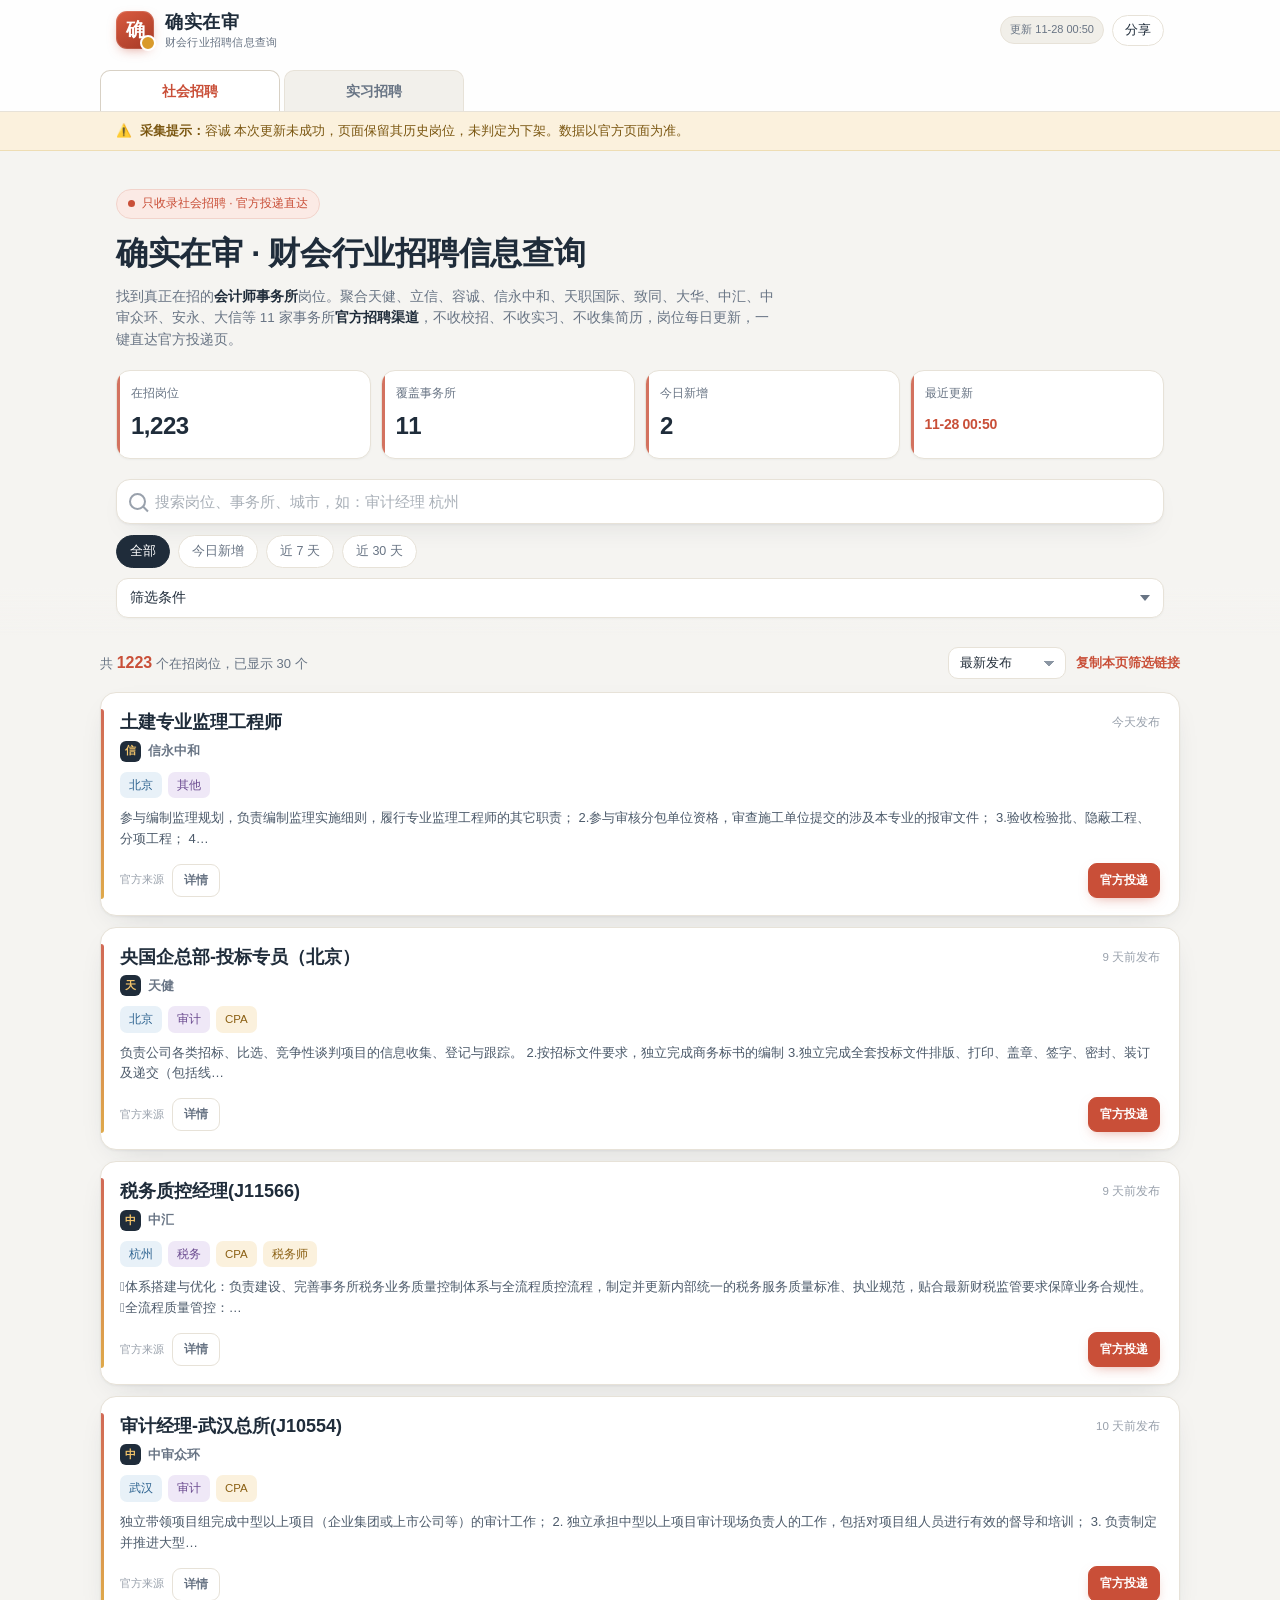
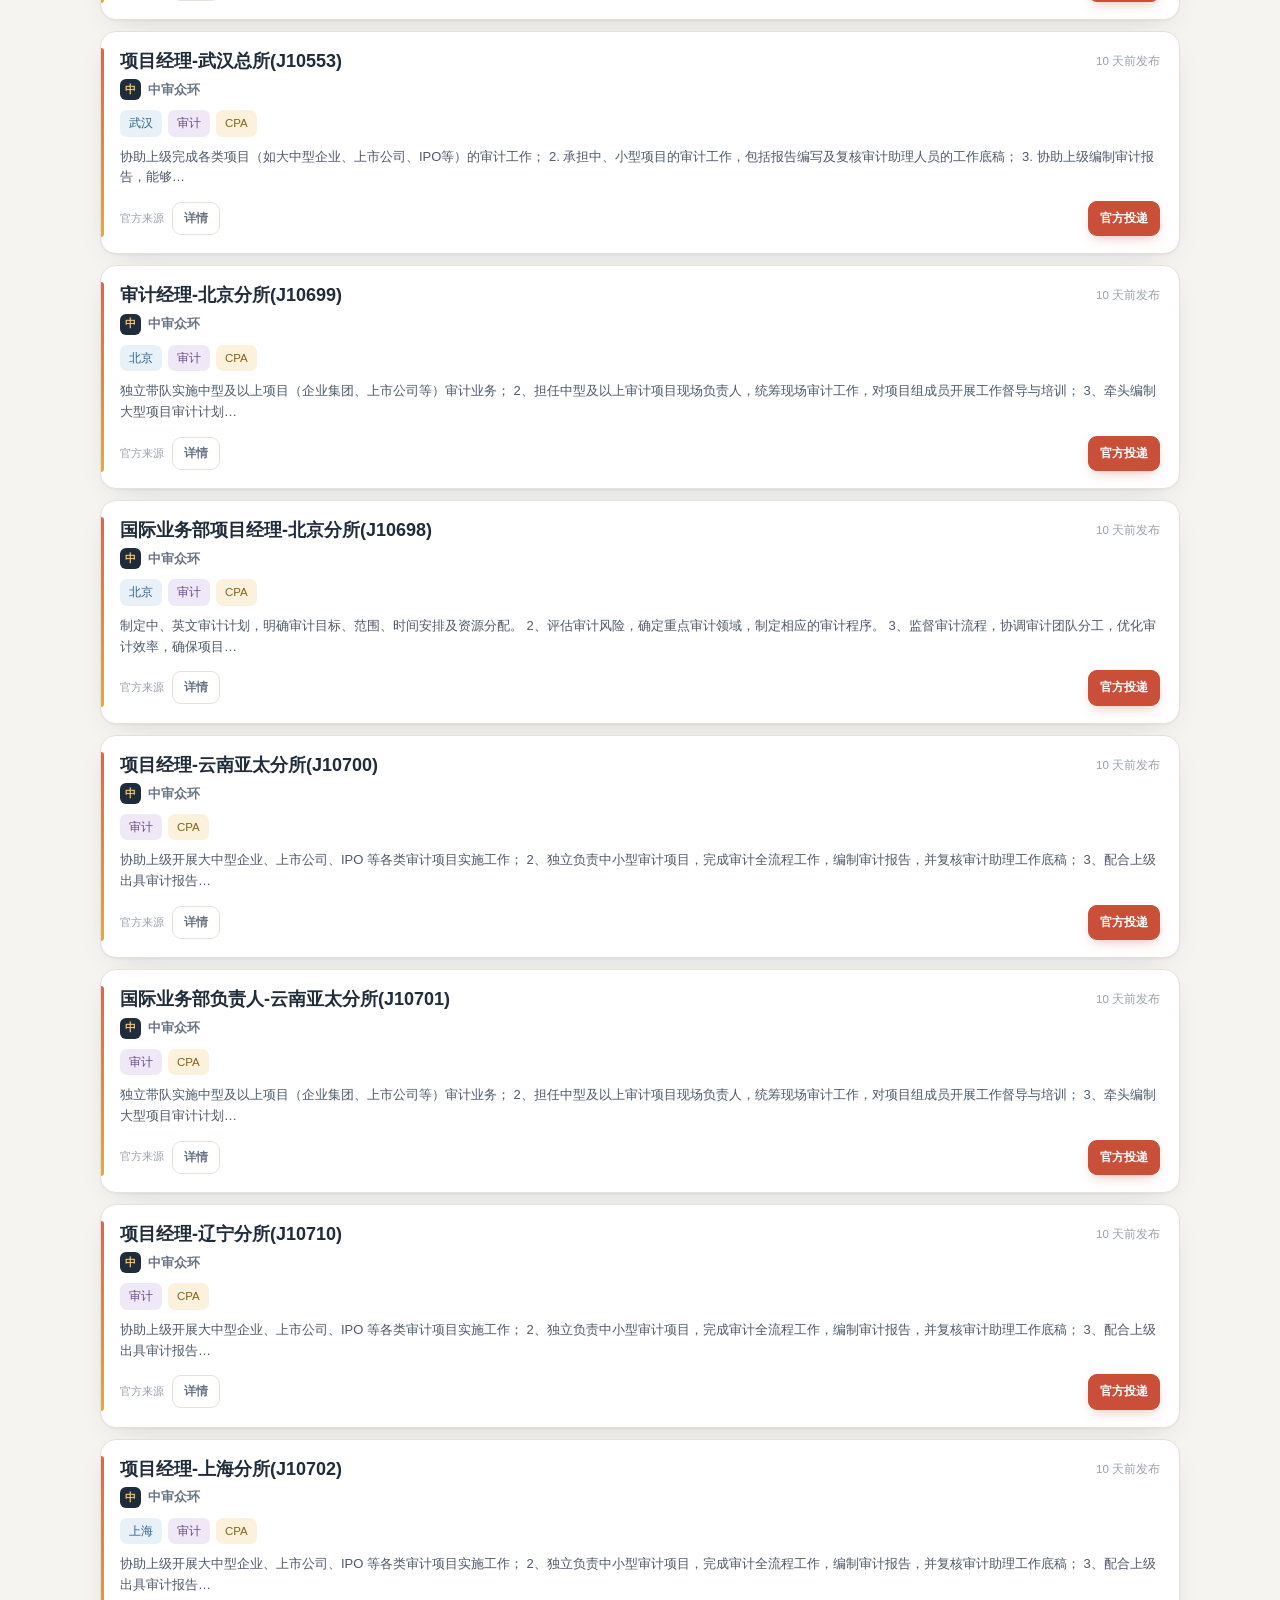
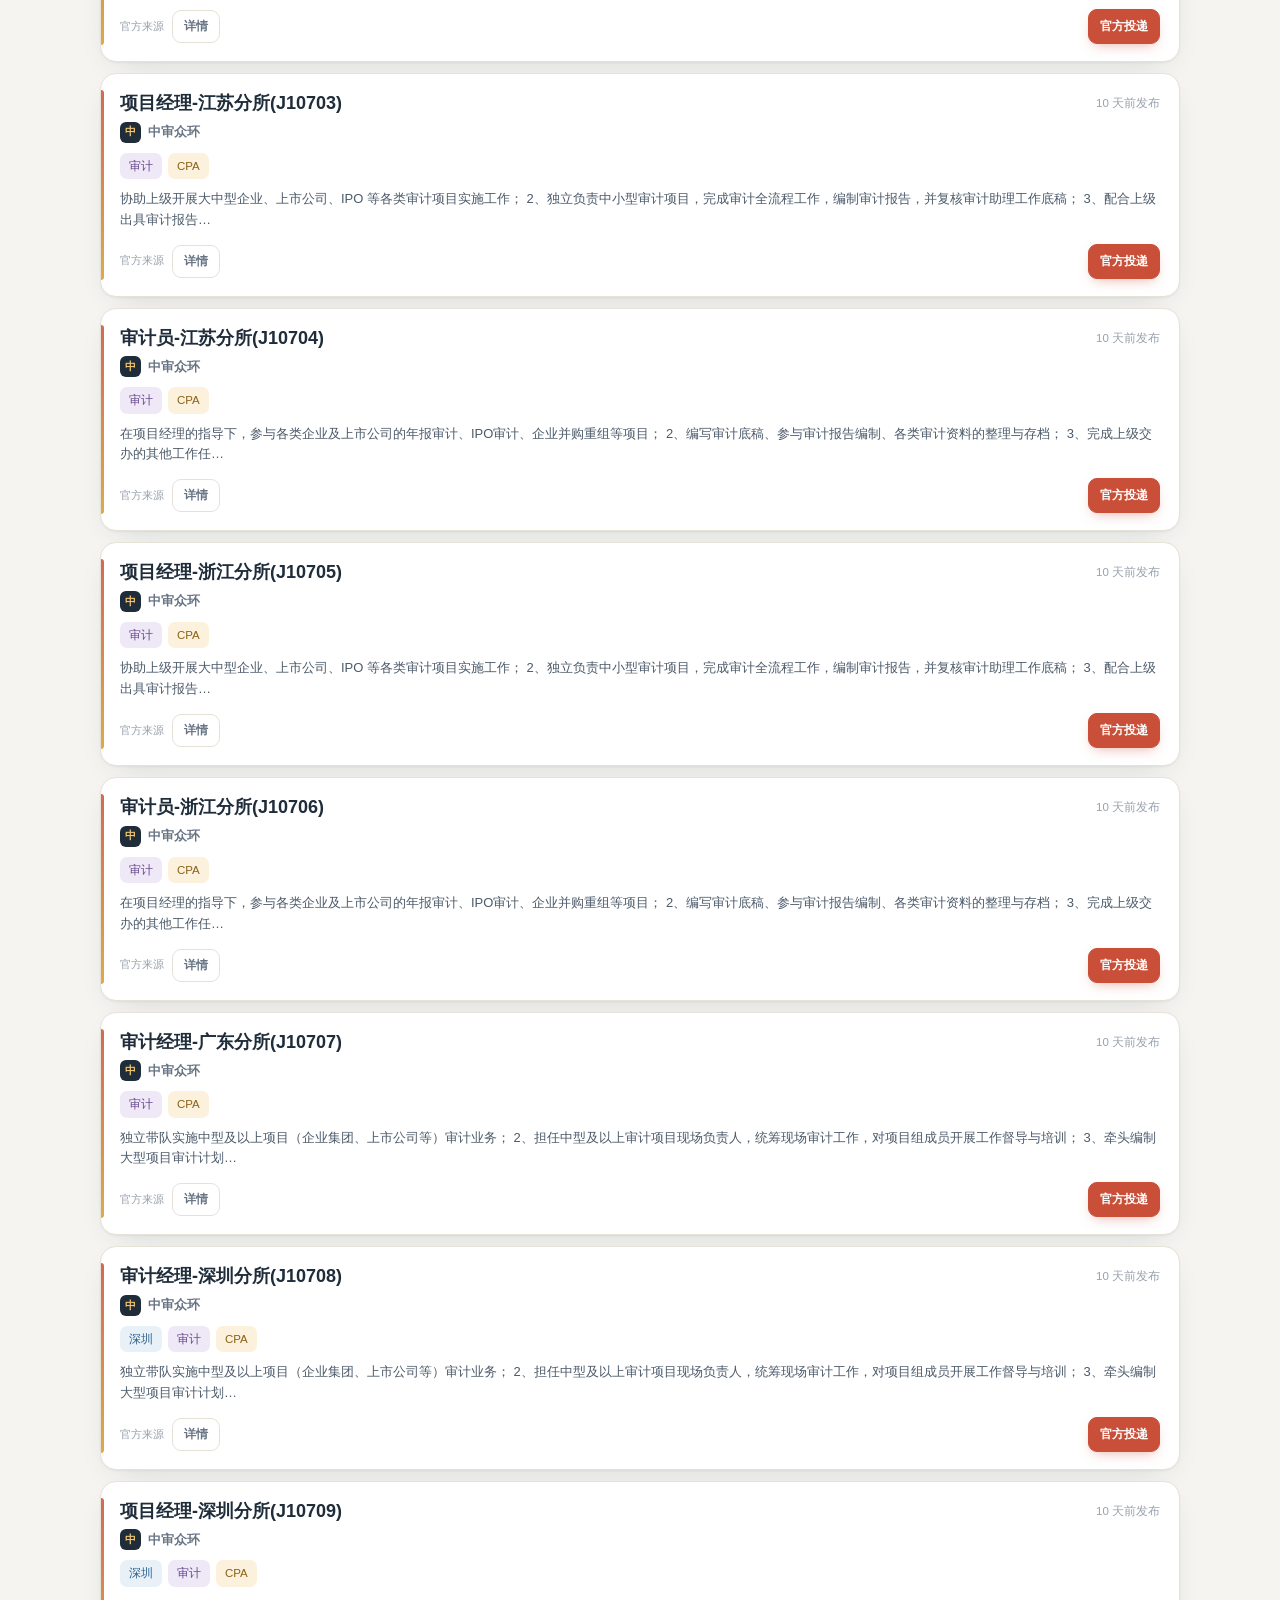
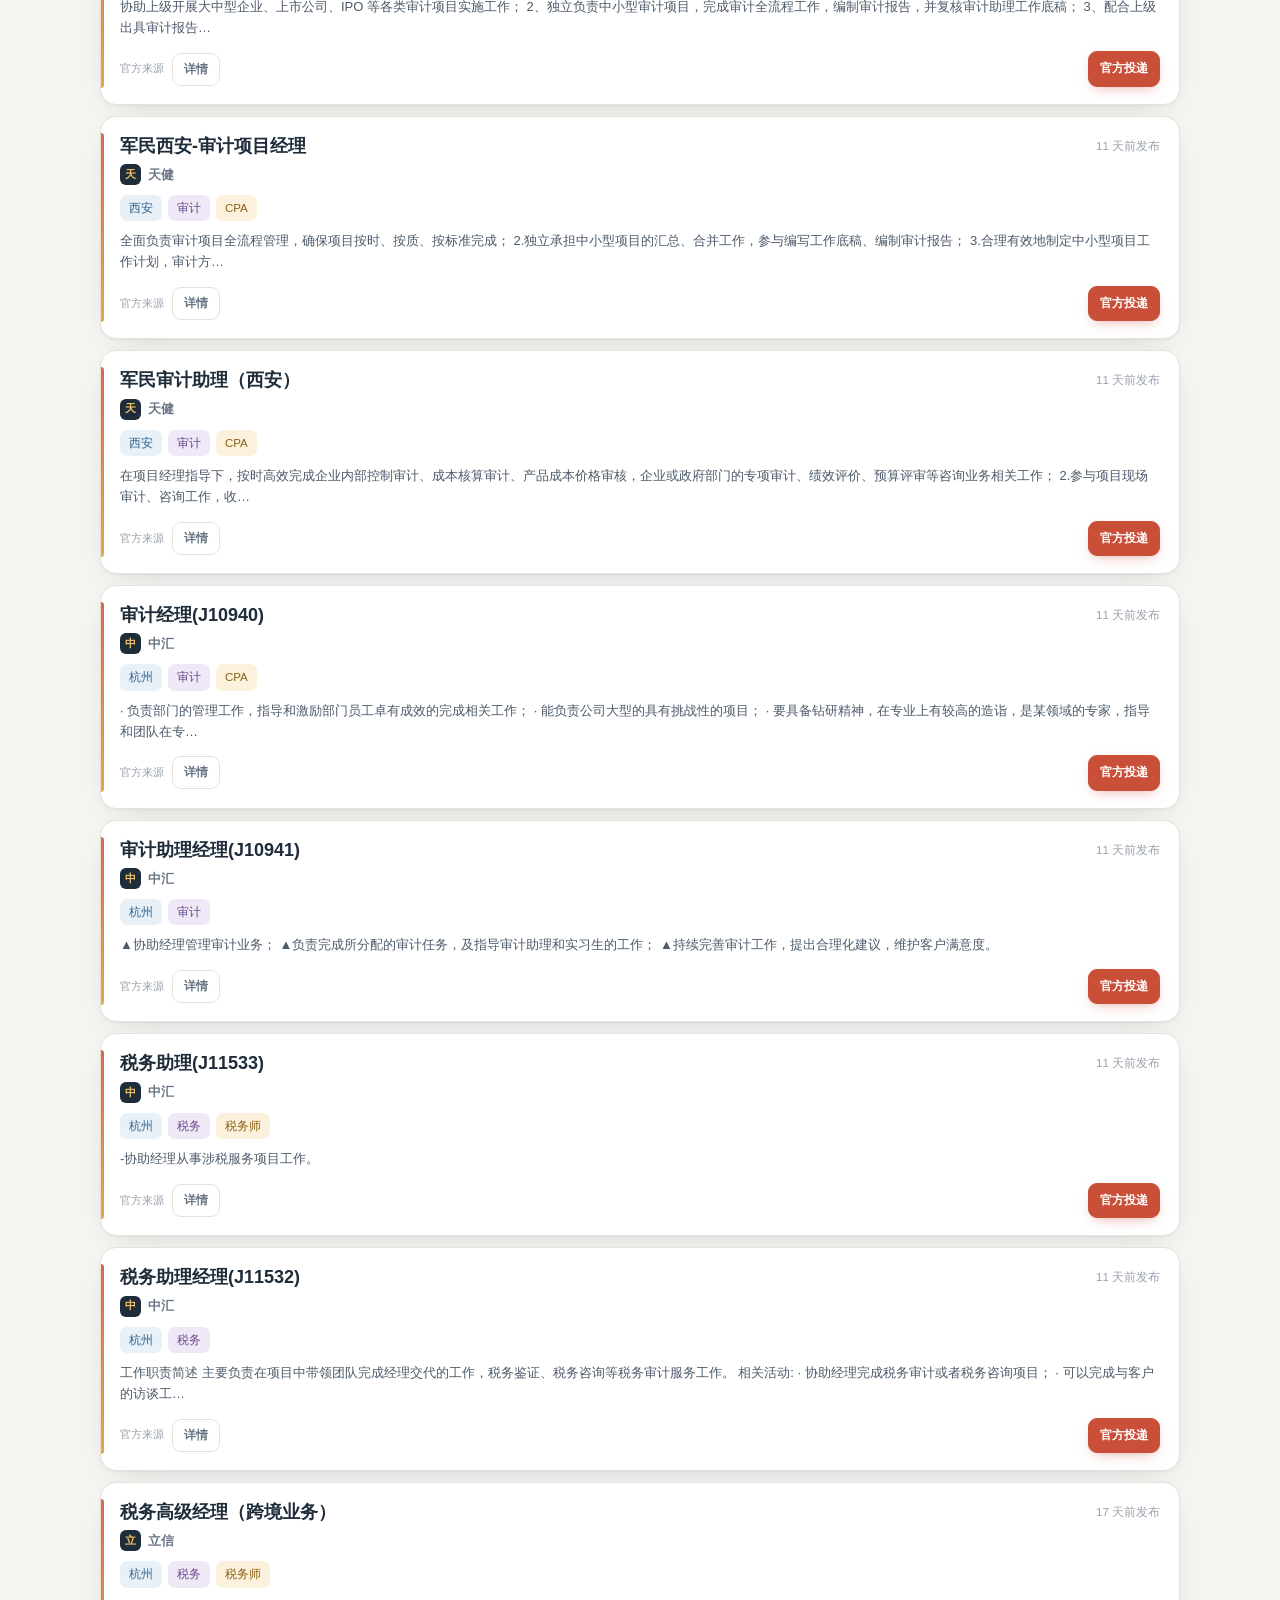
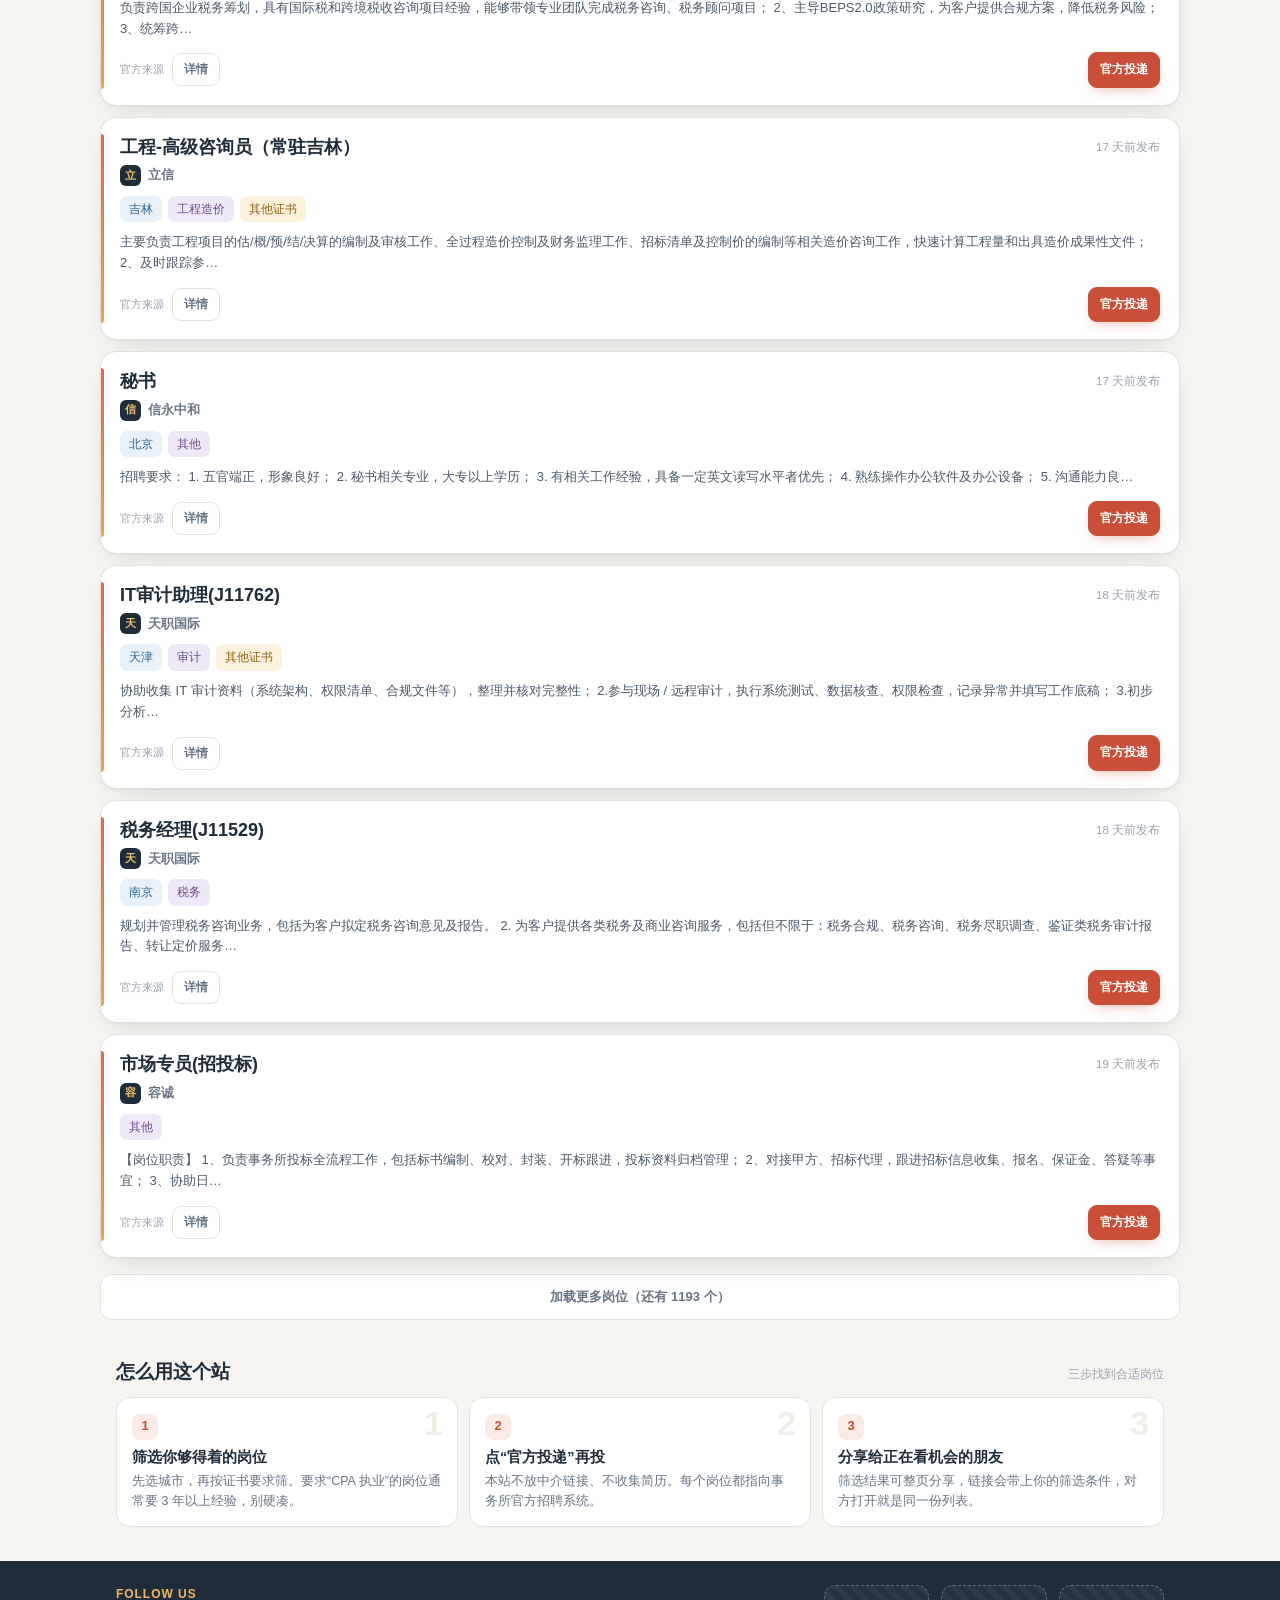
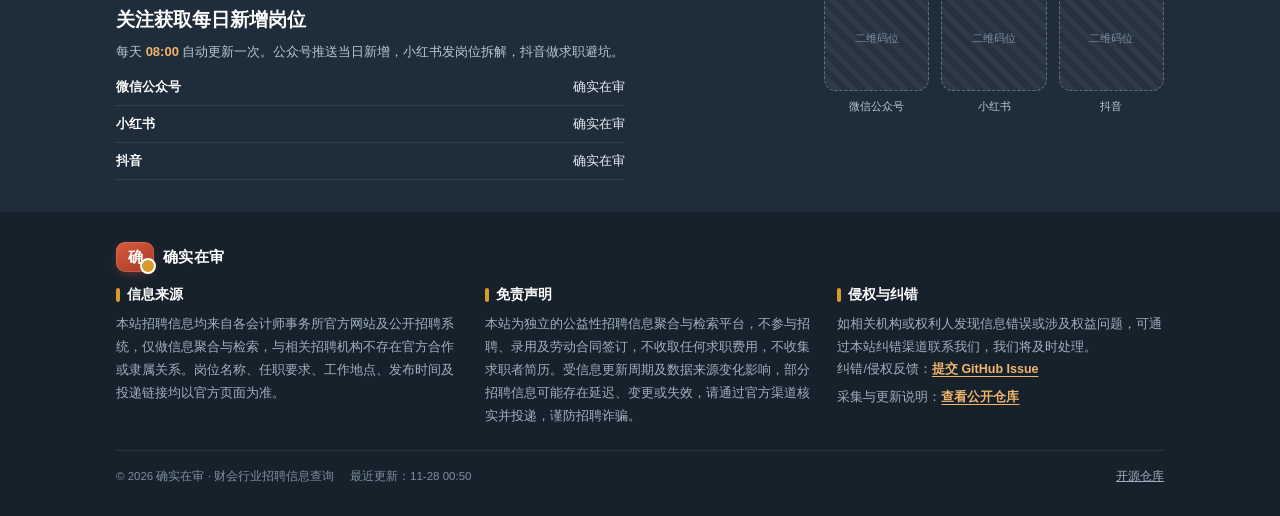
==== commit 3e710237: "feat: 新增实习招聘模块（真实数据+筛选+自动更新+来源发现）" ====
--- a/index.html
+++ b/index.html
@@ -22,8 +22,9 @@
 <script type="application/ld+json">
 {"@context":"https://schema.org","@type":"Organization","name":"确实在审","url":"https://Lee-Dwan.github.io/caikuai-zhipin/","description":"财会行业招聘信息查询平台","logo":"https://Lee-Dwan.github.io/caikuai-zhipin/","sameAs":[]}
 </script>
-<!-- 搜索引擎站点验证：注册 Bing Webmaster / 百度搜索资源平台后，将验证码替换到 content 并取消对应注释即可 -->
-<!-- <meta name="msvalidate.01" content="替换为你的Bing验证码"> -->
+<!-- 搜索引擎站点验证（Bing Webmaster Tools） -->
+<meta name="msvalidate.01" content="2A31318FF45EAA409EECD41C311D7157" />
+<!-- 百度搜索资源平台验证码待补充 -->
 <!-- <meta name="baidu-site-verification" content="替换为你的百度验证码"> -->
 <link rel="icon" href="data:image/svg+xml,%3Csvg xmlns='http://www.w3.org/2000/svg' viewBox='0 0 32 32'%3E%3Crect width='32' height='32' rx='9' fill='%23c94f38'/%3E%3Ctext x='16' y='23' font-size='18' font-family='sans-serif' fill='%23ffffff' text-anchor='middle' font-weight='800'%3E确%3C/text%3E%3C/svg%3E">
 <link rel="stylesheet" href="assets/css/style.css">
@@ -45,6 +46,10 @@
       <button class="icon-btn" type="button" id="shareTop" title="分享本站">分享</button>
     </div>
   </div>
+  <nav class="mode-tabs wrap" aria-label="招聘类型">
+    <a href="index.html" class="on" aria-current="page">社会招聘</a>
+    <a href="intern.html">实习招聘</a>
+  </nav>
 </header>
 
 <div class="notice-bar" id="healthBar" hidden></div>
--- a/assets/css/style.css
+++ b/assets/css/style.css
@@ -243,3 +243,19 @@
   .filter-ops{grid-column:1/-1;border-top:1px dashed var(--line);margin-top:2px;padding-top:13px}
 }
 @media (prefers-reduced-motion:reduce){*{animation:none !important;transition:none !important}}
+
+/* ===== 确实在审 · 实习招聘模块 ===== */
+.mode-tabs{display:flex;gap:4px;padding:10px 0 0}
+.mode-tabs a{flex:1;max-width:180px;text-align:center;padding:9px 0;font-size:14px;font-weight:600;color:var(--muted);border:1px solid var(--line);border-bottom:0;border-radius:10px 10px 0 0;background:#f2f0eb;text-decoration:none}
+.mode-tabs a.on{background:var(--card);color:var(--brand);border-color:var(--line-2);font-weight:700}
+.deadline-dot{display:inline-block;margin-left:7px;background:#c62828;color:#fff;font-size:10px;font-weight:700;border-radius:5px;padding:2px 6px;vertical-align:1px}
+.job-card.hot{border-color:#f0c9a8;background:linear-gradient(180deg,#fdf6ef,var(--card))}
+.job-card.hot::before{background:linear-gradient(#c94f38,#d99a2b)}
+.tag.edu{background:#e6f4ef;color:#1f7a5c}
+.tag.pay{background:#fdeee3;color:#b0561f}
+.sheet-facts{display:grid;grid-template-columns:1fr 1fr;gap:7px 14px;margin-bottom:6px}
+.fact{display:flex;flex-direction:column;background:#f6f4ef;border-radius:8px;padding:7px 10px}
+.fact-k{font-size:11px;color:var(--muted-2)}
+.fact-v{font-size:13px;color:var(--ink);font-weight:500;margin-top:2px}
+.fact-v .muted{color:var(--muted-2);font-weight:400}
+@media (max-width:640px){.mode-tabs a{max-width:none}.sheet-facts{grid-template-columns:1fr 1fr}}
